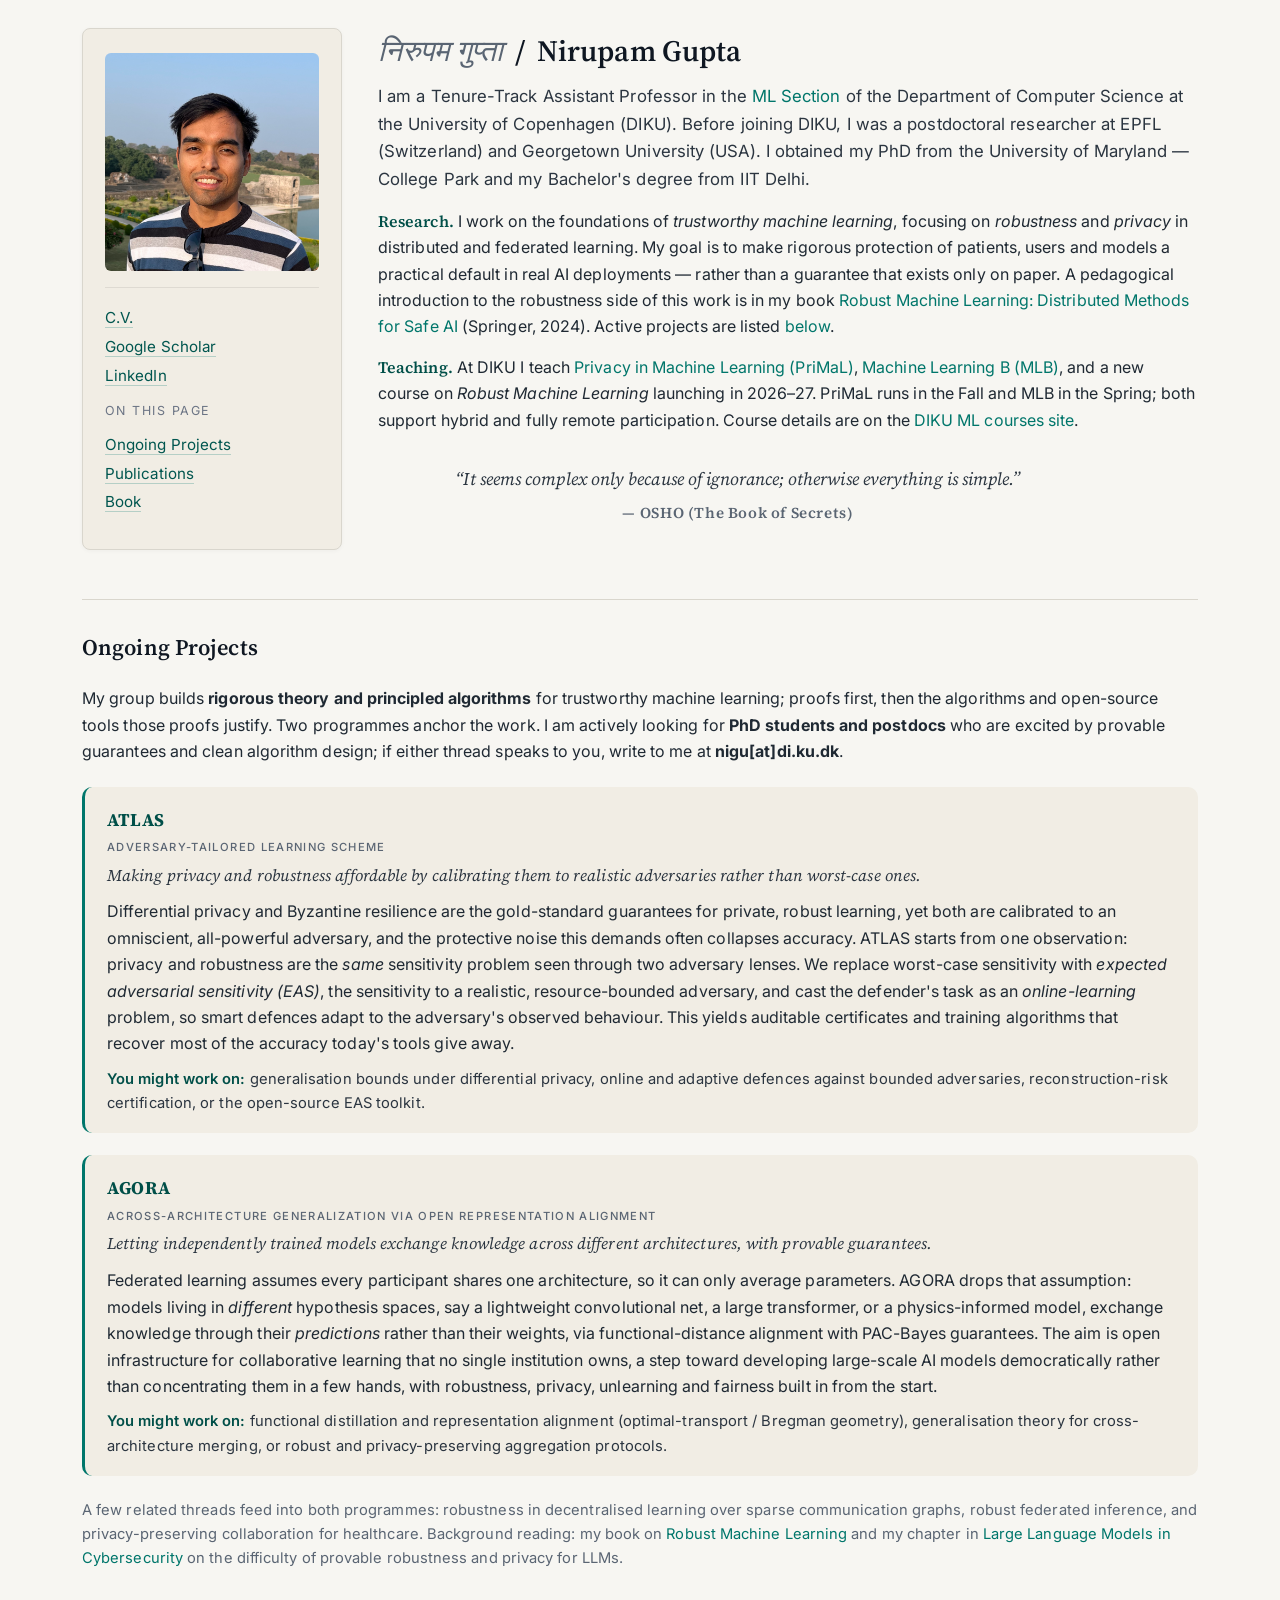
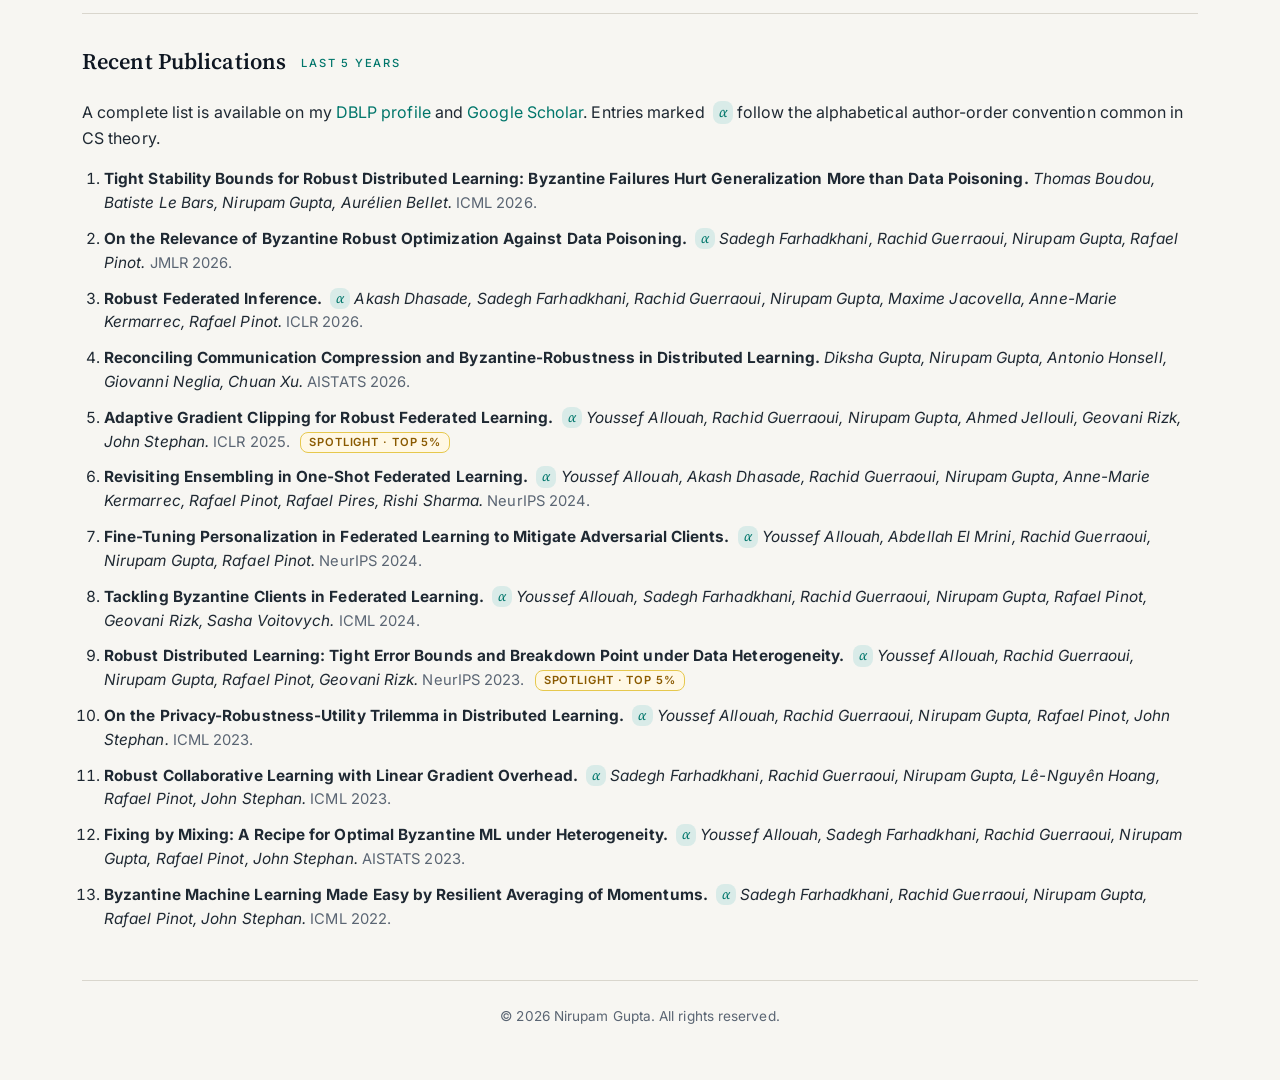
==== index.html @ bba361e0 "Add styles for ongoing project blocks" ====
<!DOCTYPE HTML>
<html lang="en-US">
<head>
  <meta charset="UTF-8">
  <meta name="viewport" content="width=device-width, initial-scale=1.0">
  <meta name="author" content="Nirupam Gupta">
  <meta name="keywords" content="nirupam gupta, trustworthy machine learning, robust federated learning, differential privacy, Byzantine resilience, DIKU, University of Copenhagen">
  <meta name="description" content="Personal webpage of Nirupam Gupta, Tenure-Track Assistant Professor at DIKU, University of Copenhagen. Research on robust and private machine learning.">

  <title>निरुपम गुप्ता (Nirupam Gupta)</title>

  <!-- Web fonts: a clean serif for headings + a friendly sans-serif for body text -->
  <link rel="preconnect" href="https://fonts.googleapis.com">
  <link rel="preconnect" href="https://fonts.gstatic.com" crossorigin>
  <link href="https://fonts.googleapis.com/css2?family=Inter:wght@400;500;600;700&family=Source+Serif+4:ital,wght@0,400;0,600;0,700;1,400&display=swap" rel="stylesheet">

  <style>
    /* ---------- Reset & base ---------- */
    *, *::before, *::after { box-sizing: border-box; }
    html { scroll-behavior: smooth; }
    body {
      margin: 0;
      background: #f7f6f2;            /* warm off-white -- easy on the eyes */
      color: #1f2933;                 /* near-black, softer than pure #000 */
      font-family: 'Inter', -apple-system, BlinkMacSystemFont, 'Segoe UI', sans-serif;
      font-size: 16px;
      line-height: 1.65;
      letter-spacing: 0.005em;
      -webkit-font-smoothing: antialiased;
    }

    /* ---------- Colour palette ---------- */
    :root {
      --accent:        #00766b;       /* deep teal (refined version of original #00A79F) */
      --accent-soft:   #d9ebe8;
      --accent-dark:   #004f48;
      --sidebar-bg:    #f1ede4;       /* warm cream, distinct from page background */
      --sidebar-text:  #2b3540;       /* near-black for body text */
      --sidebar-link:  #00564f;       /* dark teal, high contrast on cream */
      --sidebar-muted: #6b7484;       /* for "On this page" label */
      --rule:          #d9d6cd;
      --muted:         #5a6573;
      --card-bg:       #ffffff;
      --highlight-bg:  #fff8e5;       /* soft cream for callouts */
      --highlight-bd:  #e6c84d;
    }

    /* ---------- Layout container ---------- */
    .container {
      max-width: 1180px;
      margin: 0 auto;
      padding: 28px 32px;
    }

    /* ---------- Header: profile + bio side by side, responsive ---------- */
    .profile-grid {
      display: grid;
      grid-template-columns: 260px 1fr;
      gap: 36px;
      align-items: start;
    }

    .sidebar {
      background: var(--sidebar-bg);
      color: var(--sidebar-text);
      padding: 24px 22px;
      border-radius: 8px;
      border: 1px solid var(--rule);
      box-shadow: 0 1px 4px rgba(0,0,0,0.04);
    }
    .sidebar img {
      width: 100%;
      height: auto;
      display: block;
      border-radius: 6px;
      background: #006f6f;
    }
    .sidebar hr {
      border: none;
      border-top: 1px solid rgba(0,0,0,0.08);
      margin: 16px 0;
    }
    .sidebar p {
      margin: 8px 0;
      font-size: 0.95rem;
      line-height: 1.9;
    }
    .sidebar a {
      color: var(--sidebar-link);
      text-decoration: none;
      border-bottom: 1px solid rgba(0,118,107,0.25);
      transition: border-color 0.2s, color 0.2s;
    }
    .sidebar a:visited {
      color: var(--sidebar-link);
    }
    .sidebar a:hover {
      color: var(--accent-dark);
      border-bottom-color: var(--accent-dark);
    }
    .sidebar .nav-label {
      font-size: 0.78rem;
      letter-spacing: 0.12em;
      text-transform: uppercase;
      color: var(--sidebar-muted);
      margin-top: 6px;
      margin-bottom: 4px;
    }

    /* ---------- Main column ---------- */
    .main { min-width: 0; } /* prevents grid overflow on narrow screens */
    .main h1 {
      font-family: 'Source Serif 4', Georgia, serif;
      font-weight: 600;
      font-size: 1.85rem;
      line-height: 1.25;
      margin: 4px 0 14px 0;
      color: #0f1722;
    }
    .main h1 .lang-script {
      font-weight: 400;
      color: var(--muted);
      font-style: italic;
    }
    .main p {
      margin: 0 0 14px 0;
    }
    .lead {
      font-size: 1.05rem;
      color: #2b3540;
    }
    .label {
      font-family: 'Source Serif 4', Georgia, serif;
      font-weight: 600;
      color: var(--accent-dark);
    }

    /* ---------- Links ---------- */
    a {
      color: var(--accent);
      text-decoration: none;
      transition: color 0.15s;
    }
    a:hover { color: var(--accent-dark); text-decoration: underline; text-decoration-thickness: 1px; text-underline-offset: 3px; }
    a:visited { color: var(--accent-dark); }

    /* ---------- Sections below the header ---------- */
    .section {
      margin-top: 42px;
      padding-top: 30px;
      border-top: 1px solid var(--rule);
    }
    .section h2 {
      font-family: 'Source Serif 4', Georgia, serif;
      font-weight: 600;
      font-size: 1.4rem;
      margin: 0 0 18px 0;
      color: #0f1722;
      letter-spacing: 0.005em;
    }
    .section h2 .anchor-tag {
      display: inline-block;
      margin-left: 10px;
      font-family: 'Inter', sans-serif;
      font-size: 0.7rem;
      letter-spacing: 0.16em;
      text-transform: uppercase;
      color: var(--accent);
      vertical-align: middle;
      font-weight: 500;
    }

    /* ---------- Quote ---------- */
    .quote {
      font-family: 'Source Serif 4', Georgia, serif;
      font-style: italic;
      font-size: 1.1rem;
      text-align: center;
      color: #2b3540;
      max-width: 720px;
      margin: 6px auto 6px auto;
      padding: 18px 24px;
      line-height: 1.6;
    }
    .quote .attrib {
      display: block;
      margin-top: 8px;
      font-style: normal;
      font-weight: 600;
      font-size: 0.95rem;
      color: var(--muted);
      letter-spacing: 0.04em;
    }

    /* ---------- Ongoing project blocks ---------- */
    .project {
      margin: 22px 0;
      padding: 18px 22px;
      background: var(--sidebar-bg);        /* warm cream, distinct from page */
      border-left: 3px solid var(--accent);
      border-radius: 10px;
    }
    .project h3 {
      font-family: 'Source Serif 4', Georgia, serif;
      font-weight: 700;
      font-size: 1.12rem;
      margin: 0 0 5px 0;
      color: var(--accent-dark);
      letter-spacing: 0.01em;
    }
    .project h3 .project-acr {
      display: block;
      font-family: 'Inter', sans-serif;
      font-weight: 500;
      font-size: 0.7rem;
      letter-spacing: 0.12em;
      text-transform: uppercase;
      color: var(--muted);
      margin-top: 4px;
    }
    .project .tagline {
      font-family: 'Source Serif 4', Georgia, serif;
      font-style: italic;
      font-size: 1.02rem;
      color: #2b3540;
      margin: 0 0 10px 0;
    }
    .project p { margin: 0 0 10px 0; }
    .project .works-on {
      font-size: 0.92rem;
      color: #2b3540;
      margin-bottom: 0;
    }
    .project .works-label {
      font-weight: 600;
      color: var(--accent-dark);
    }
    .project-note {
      font-size: 0.92rem;
      color: var(--muted);
      margin-top: 16px;
    }

    /* ---------- Publication list ---------- */
    .pub-list {
      padding-left: 22px;
      margin: 0;
    }
    .pub-list li {
      margin-bottom: 12px;
      line-height: 1.55;
      font-size: 0.96rem;
    }
    .pub-list .venue {
      color: var(--muted);
      font-size: 0.92rem;
    }
    .pub-list .badge {
      display: inline-block;
      font-size: 0.7rem;
      font-weight: 600;
      letter-spacing: 0.08em;
      text-transform: uppercase;
      color: #8a5a00;
      background: var(--highlight-bg);
      border: 1px solid var(--highlight-bd);
      padding: 1px 8px;
      border-radius: 8px;
      margin-left: 6px;
      vertical-align: 1px;
    }
    .alpha-mark {
      display: inline-block;
      font-family: 'Source Serif 4', Georgia, serif;
      font-style: italic;
      font-size: 0.9em;
      color: var(--accent);
      background: var(--accent-soft);
      padding: 0 6px;
      border-radius: 8px;
      margin-left: 4px;
      vertical-align: 1px;
      cursor: help;
    }

    /* ---------- Footer ---------- */
    footer {
      margin-top: 50px;
      padding: 24px 0;
      border-top: 1px solid var(--rule);
      text-align: center;
      color: var(--muted);
      font-size: 0.85rem;
    }

    /* ============================================================
       Responsive breakpoints
       ============================================================ */

    /* Tablets ~1024px and below: tighten gutters */
    @media (max-width: 1024px) {
      .container { padding: 24px 24px; }
      .profile-grid { grid-template-columns: 220px 1fr; gap: 28px; }
      .main h1 { font-size: 1.7rem; }
    }

    /* Small tablets / large phones: stack sidebar on top of bio */
    @media (max-width: 760px) {
      .container { padding: 20px 18px; }
      .profile-grid {
        grid-template-columns: 1fr;
        gap: 20px;
      }
      .sidebar {
        display: grid;
        grid-template-columns: 140px 1fr;
        gap: 18px;
        align-items: start;
      }
      .sidebar img { max-width: 140px; }
      .sidebar hr { display: none; }
      .sidebar .sidebar-content {
        font-size: 0.95rem;
      }
      .main h1 { font-size: 1.5rem; }
      .section { margin-top: 32px; padding-top: 22px; }
      .section h2 { font-size: 1.25rem; }
      .quote { font-size: 1rem; padding: 12px 8px; }
    }

    /* Phones ~480px and below: single column, sidebar fully stacked */
    @media (max-width: 480px) {
      body { font-size: 15px; }
      .container { padding: 16px 14px; }
      .sidebar {
        grid-template-columns: 1fr;
        text-align: center;
      }
      .sidebar img {
        max-width: 180px;
        margin: 0 auto;
      }
      .sidebar p { text-align: center; }
      .pub-list { padding-left: 18px; }
      .pub-list li { font-size: 0.93rem; }
    }
  </style>
</head>

<body>

  <div class="container">

    <!-- ============ HEADER: photo + intro ============ -->
    <div class="profile-grid">

      <aside class="sidebar">
        <img src="https://nirupam115.github.io/mandu.jpg" alt="Nirupam Gupta">

        <hr>
        <div class="sidebar-content">
          <p>
            <a href="https://nirupam115.github.io/full_CV.pdf" target="_blank">C.V.</a><br>
            <a href="https://scholar.google.com/citations?user=WmMys-YAAAAJ" target="_blank">Google Scholar</a><br>
            <a href="https://www.linkedin.com/in/niru-gupta/" target="_blank">LinkedIn</a>
          </p>

          <p class="nav-label">On this page</p>
          <p>
            <a href="#projects">Ongoing Projects</a><br>
            <a href="#publications">Publications</a><br>
            <a href="https://link.springer.com/book/10.1007/978-981-97-0688-4" target="_blank">Book</a>
          </p>
        </div>
      </aside>

      <section class="main">
        <h1>
          <span class="lang-script">निरुपम गुप्ता</span> &nbsp;/&nbsp; Nirupam Gupta
        </h1>

        <p class="lead">
          I am a Tenure-Track Assistant Professor in the
          <a href="https://di.ku.dk/english/research/machine-learning/" target="_blank">ML Section</a>
          of the Department of Computer Science at the University of Copenhagen (DIKU).
          Before joining DIKU, I was a postdoctoral researcher at EPFL (Switzerland)
          and Georgetown University (USA). I obtained my PhD from the University of Maryland — College Park
          and my Bachelor's degree from IIT Delhi.
        </p>

        <p>
          <span class="label">Research.</span>
          I work on the foundations of <em>trustworthy machine learning</em>, focusing on
          <em>robustness</em> and <em>privacy</em> in distributed and federated learning. My goal
          is to make rigorous protection of patients, users and models a practical default in real
          AI deployments — rather than a guarantee that exists only on paper. A pedagogical
          introduction to the robustness side of this work is in my book
          <a href="https://link.springer.com/book/10.1007/978-981-97-0688-4" target="_blank">Robust
          Machine Learning: Distributed Methods for Safe AI</a> (Springer, 2024). Active projects
          are listed <a href="#projects">below</a>.
        </p>

        <p>
          <span class="label">Teaching.</span>
          At DIKU I teach
          <a href="https://sites.google.com/diku.edu/machine-learning-courses/primal" target="_blank">Privacy
          in Machine Learning (PriMaL)</a>,
          <a href="https://sites.google.com/diku.edu/machine-learning-courses/mlb" target="_blank">Machine
          Learning B (MLB)</a>, and a new course on <em>Robust Machine Learning</em> launching in
          2026–27. PriMaL runs in the Fall and MLB in the Spring; both support hybrid and fully
          remote participation. Course details are on the
          <a href="https://sites.google.com/diku.edu/machine-learning-courses" target="_blank">DIKU
          ML courses site</a>.
        </p>

        <!-- The quote, untouched -->
        <p class="quote">
          “It seems complex only because of ignorance; otherwise everything is simple.”
          <span class="attrib">— OSHO (The Book of Secrets)</span>
        </p>
      </section>
    </div>

    <!-- ============ ONGOING PROJECTS ============ -->
    <div class="section" id="projects">
      <h2>Ongoing Projects</h2>

      <p>
        My group builds <strong>rigorous theory and principled algorithms</strong> for trustworthy
        machine learning; proofs first, then the algorithms and open-source tools those proofs
        justify. Two programmes anchor the work. I am actively looking for
        <strong>PhD students and postdocs</strong> who are excited by provable guarantees and clean
        algorithm design; if either thread speaks to you, write to me at
        <strong>nigu[at]di.ku.dk</strong>.
      </p>

      <div class="project">
        <h3>ATLAS
          <span class="project-acr">Adversary-Tailored Learning Scheme</span>
        </h3>
        <p class="tagline">
          Making privacy and robustness affordable by calibrating them to realistic adversaries
          rather than worst-case ones.
        </p>
        <p>
          Differential privacy and Byzantine resilience are the gold-standard guarantees for
          private, robust learning, yet both are calibrated to an omniscient, all-powerful
          adversary, and the protective noise this demands often collapses accuracy. ATLAS starts
          from one observation: privacy and robustness are the <em>same</em> sensitivity problem
          seen through two adversary lenses. We replace worst-case sensitivity with
          <em>expected adversarial sensitivity (EAS)</em>, the sensitivity to a realistic,
          resource-bounded adversary, and cast the defender's task as an <em>online-learning</em>
          problem, so smart defences adapt to the adversary's observed behaviour. This yields
          auditable certificates and training algorithms that recover most of the accuracy today's
          tools give away.
        </p>
        <p class="works-on">
          <span class="works-label">You might work on:</span> generalisation bounds under
          differential privacy, online and adaptive defences against bounded adversaries,
          reconstruction-risk certification, or the open-source EAS toolkit.
        </p>
      </div>

      <div class="project">
        <h3>AGORA
          <span class="project-acr">Across-architecture Generalization via Open Representation Alignment</span>
        </h3>
        <p class="tagline">
          Letting independently trained models exchange knowledge across different architectures,
          with provable guarantees.
        </p>
        <p>
          Federated learning assumes every participant shares one architecture, so it can only
          average parameters. AGORA drops that assumption: models living in <em>different</em>
          hypothesis spaces, say a lightweight convolutional net, a large transformer, or a
          physics-informed model, exchange knowledge through their <em>predictions</em> rather
          than their weights, via functional-distance alignment with PAC-Bayes guarantees. The aim
          is open infrastructure for collaborative learning that no single institution owns, a step
          toward developing large-scale AI models democratically rather than concentrating them in
          a few hands, with robustness, privacy, unlearning and fairness built in from the start.
        </p>
        <p class="works-on">
          <span class="works-label">You might work on:</span> functional distillation and
          representation alignment (optimal-transport / Bregman geometry), generalisation theory
          for cross-architecture merging, or robust and privacy-preserving aggregation protocols.
        </p>
      </div>

      <p class="project-note">
        A few related threads feed into both programmes: robustness in decentralised learning over
        sparse communication graphs, robust federated inference, and privacy-preserving
        collaboration for healthcare. Background reading: my book on
        <a href="https://link.springer.com/book/10.1007/978-981-97-0688-4" target="_blank">Robust
        Machine Learning</a> and my chapter in
        <a href="https://library.oapen.org/handle/20.500.12657/90897" target="_blank">Large
        Language Models in Cybersecurity</a> on the difficulty of provable robustness and privacy
        for LLMs.
      </p>
    </div>

    <!-- ============ PUBLICATIONS ============ -->
    <div class="section" id="publications">
      <h2>Recent Publications <span class="anchor-tag">last 5 years</span></h2>

      <p>
        A complete list is available on my
        <a href="https://dblp.org/pid/192/3250.html" target="_blank">DBLP profile</a> and
        <a href="https://scholar.google.com/citations?user=WmMys-YAAAAJ" target="_blank">Google
        Scholar</a>. Entries marked <span class="alpha-mark">α</span> follow the alphabetical
        author-order convention common in CS&nbsp;theory.
      </p>

      <ol class="pub-list"><li>
          <strong>Tight Stability Bounds for Robust Distributed Learning: Byzantine Failures Hurt
          Generalization More than Data Poisoning.</strong>
          <em>Thomas Boudou, Batiste Le Bars, Nirupam Gupta, Aurélien Bellet.</em>
          <span class="venue">ICML 2026.</span>
        </li>
        <li>
          <strong>On the Relevance of Byzantine Robust Optimization Against Data Poisoning.</strong> <span class="alpha-mark" title="Authors listed alphabetically">α</span>
          <em>Sadegh Farhadkhani, Rachid Guerraoui, Nirupam Gupta, Rafael Pinot.</em>
          <span class="venue">JMLR 2026.</span>
        </li>
        <li>
          <strong>Robust Federated Inference.</strong> <span class="alpha-mark" title="Authors listed alphabetically">α</span>
          <em>Akash Dhasade, Sadegh Farhadkhani, Rachid Guerraoui, Nirupam Gupta, Maxime
          Jacovella, Anne-Marie Kermarrec, Rafael Pinot.</em>
          <span class="venue">ICLR 2026.</span>
        </li>
        <li>
          <strong>Reconciling Communication Compression and Byzantine-Robustness in Distributed
          Learning.</strong>
          <em>Diksha Gupta, Nirupam Gupta, Antonio Honsell, Giovanni Neglia, Chuan Xu.</em>
          <span class="venue">AISTATS 2026.</span>
        </li>
        <li>
          <strong>Adaptive Gradient Clipping for Robust Federated Learning.</strong> <span class="alpha-mark" title="Authors listed alphabetically">α</span>
          <em>Youssef Allouah, Rachid Guerraoui, Nirupam Gupta, Ahmed Jellouli, Geovani Rizk, John
          Stephan.</em>
          <span class="venue">ICLR 2025.</span>
          <span class="badge">Spotlight · top 5%</span>
        </li>
        <li>
          <strong>Revisiting Ensembling in One-Shot Federated Learning.</strong> <span class="alpha-mark" title="Authors listed alphabetically">α</span>
          <em>Youssef Allouah, Akash Dhasade, Rachid Guerraoui, Nirupam Gupta, Anne-Marie
          Kermarrec, Rafael Pinot, Rafael Pires, Rishi Sharma.</em>
          <span class="venue">NeurIPS 2024.</span>
        </li>
        <li>
          <strong>Fine-Tuning Personalization in Federated Learning to Mitigate Adversarial
          Clients.</strong> <span class="alpha-mark" title="Authors listed alphabetically">α</span>
          <em>Youssef Allouah, Abdellah El Mrini, Rachid Guerraoui, Nirupam Gupta, Rafael
          Pinot.</em>
          <span class="venue">NeurIPS 2024.</span>
        </li>
        <li>
          <strong>Tackling Byzantine Clients in Federated Learning.</strong> <span class="alpha-mark" title="Authors listed alphabetically">α</span>
          <em>Youssef Allouah, Sadegh Farhadkhani, Rachid Guerraoui, Nirupam Gupta, Rafael Pinot,
          Geovani Rizk, Sasha Voitovych.</em>
          <span class="venue">ICML 2024.</span>
        </li>
        <li>
          <strong>Robust Distributed Learning: Tight Error Bounds and Breakdown Point under Data
          Heterogeneity.</strong> <span class="alpha-mark" title="Authors listed alphabetically">α</span>
          <em>Youssef Allouah, Rachid Guerraoui, Nirupam Gupta, Rafael Pinot, Geovani Rizk.</em>
          <span class="venue">NeurIPS 2023.</span>
          <span class="badge">Spotlight · top 5%</span>
        </li>
        <li>
          <strong>On the Privacy-Robustness-Utility Trilemma in Distributed Learning.</strong> <span class="alpha-mark" title="Authors listed alphabetically">α</span>
          <em>Youssef Allouah, Rachid Guerraoui, Nirupam Gupta, Rafael Pinot, John Stephan.</em>
          <span class="venue">ICML 2023.</span>
        </li>
        <li>
          <strong>Robust Collaborative Learning with Linear Gradient Overhead.</strong> <span class="alpha-mark" title="Authors listed alphabetically">α</span>
          <em>Sadegh Farhadkhani, Rachid Guerraoui, Nirupam Gupta, Lê-Nguyên Hoang, Rafael Pinot,
          John Stephan.</em>
          <span class="venue">ICML 2023.</span>
        </li>
        <li>
          <strong>Fixing by Mixing: A Recipe for Optimal Byzantine ML under Heterogeneity.</strong> <span class="alpha-mark" title="Authors listed alphabetically">α</span>
          <em>Youssef Allouah, Sadegh Farhadkhani, Rachid Guerraoui, Nirupam Gupta, Rafael Pinot,
          John Stephan.</em>
          <span class="venue">AISTATS 2023.</span>
        </li>
        <li>
          <strong>Byzantine Machine Learning Made Easy by Resilient Averaging of Momentums.</strong> <span class="alpha-mark" title="Authors listed alphabetically">α</span>
          <em>Sadegh Farhadkhani, Rachid Guerraoui, Nirupam Gupta, Rafael Pinot, John Stephan.</em>
          <span class="venue">ICML 2022.</span>
        </li>
      </ol>
    </div>

    <footer>
      &copy; 2026 Nirupam Gupta. All rights reserved.
    </footer>

  </div>

</body>
</html>
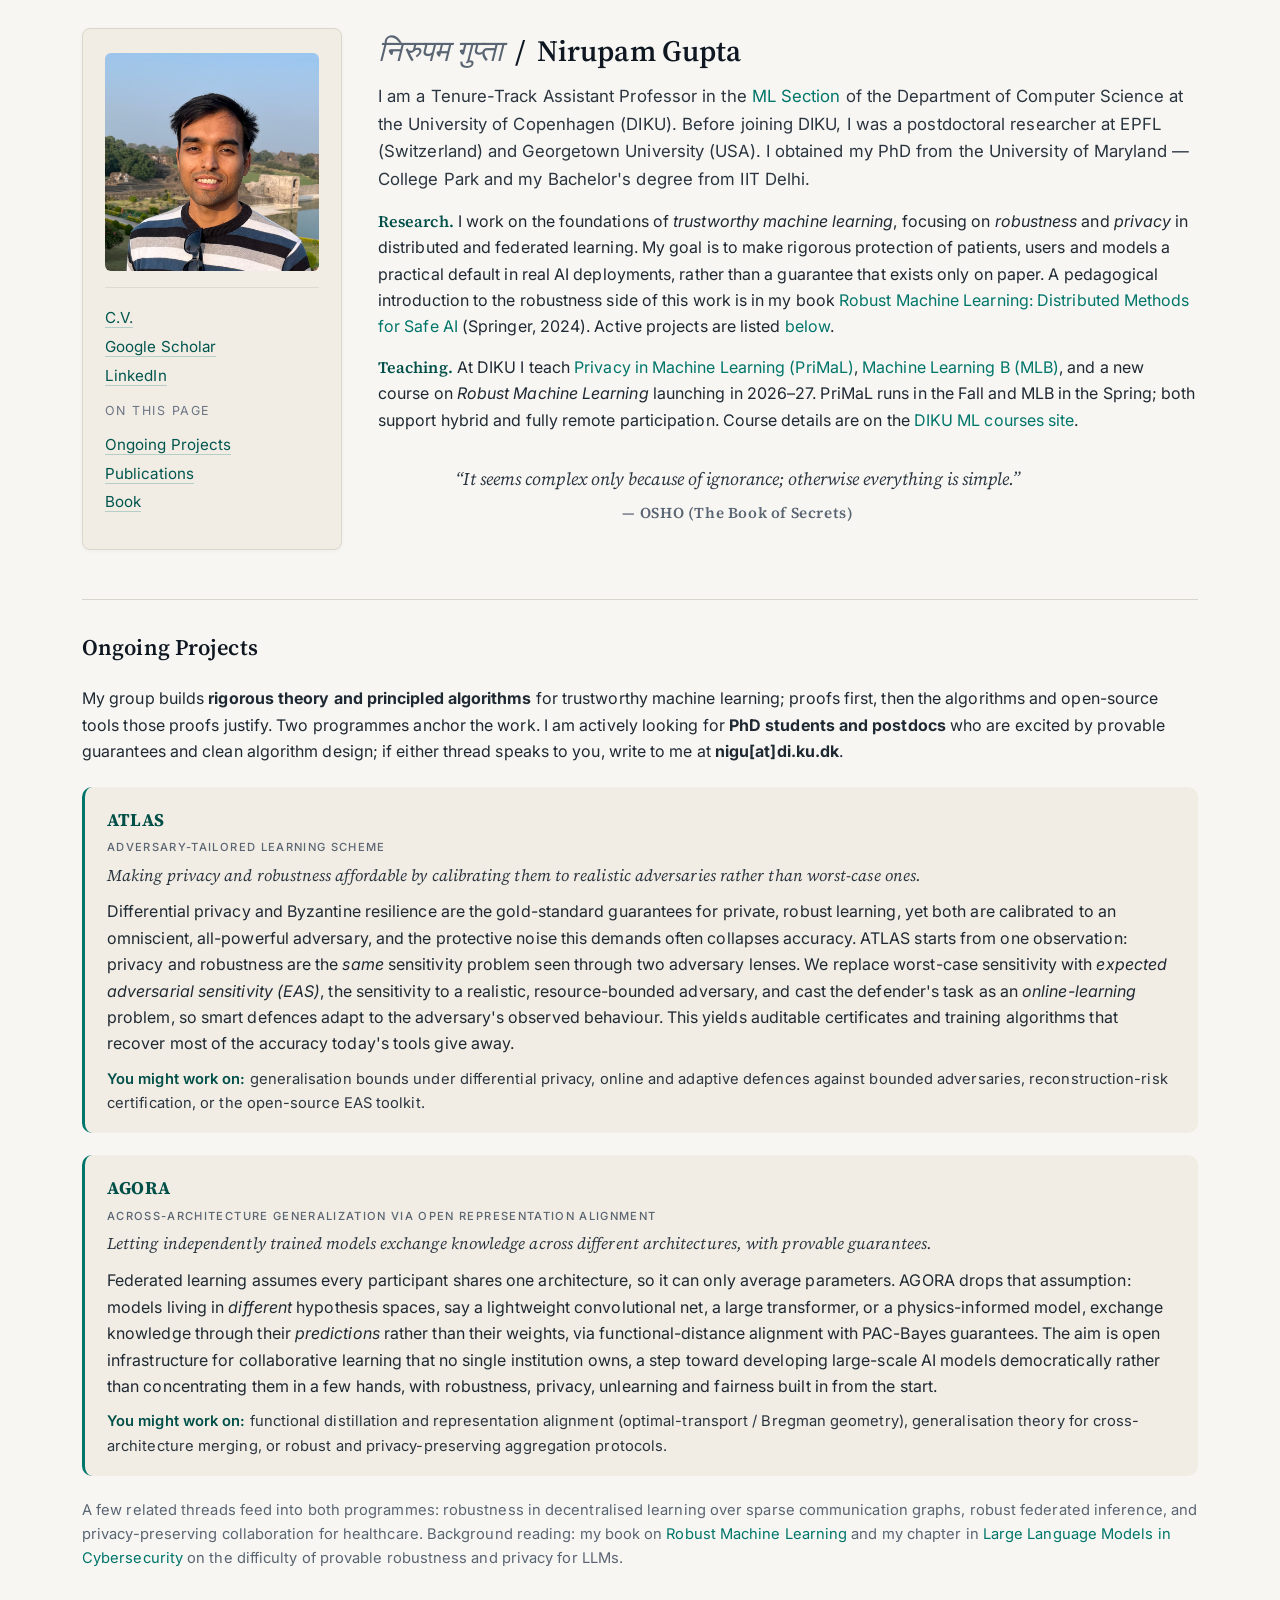
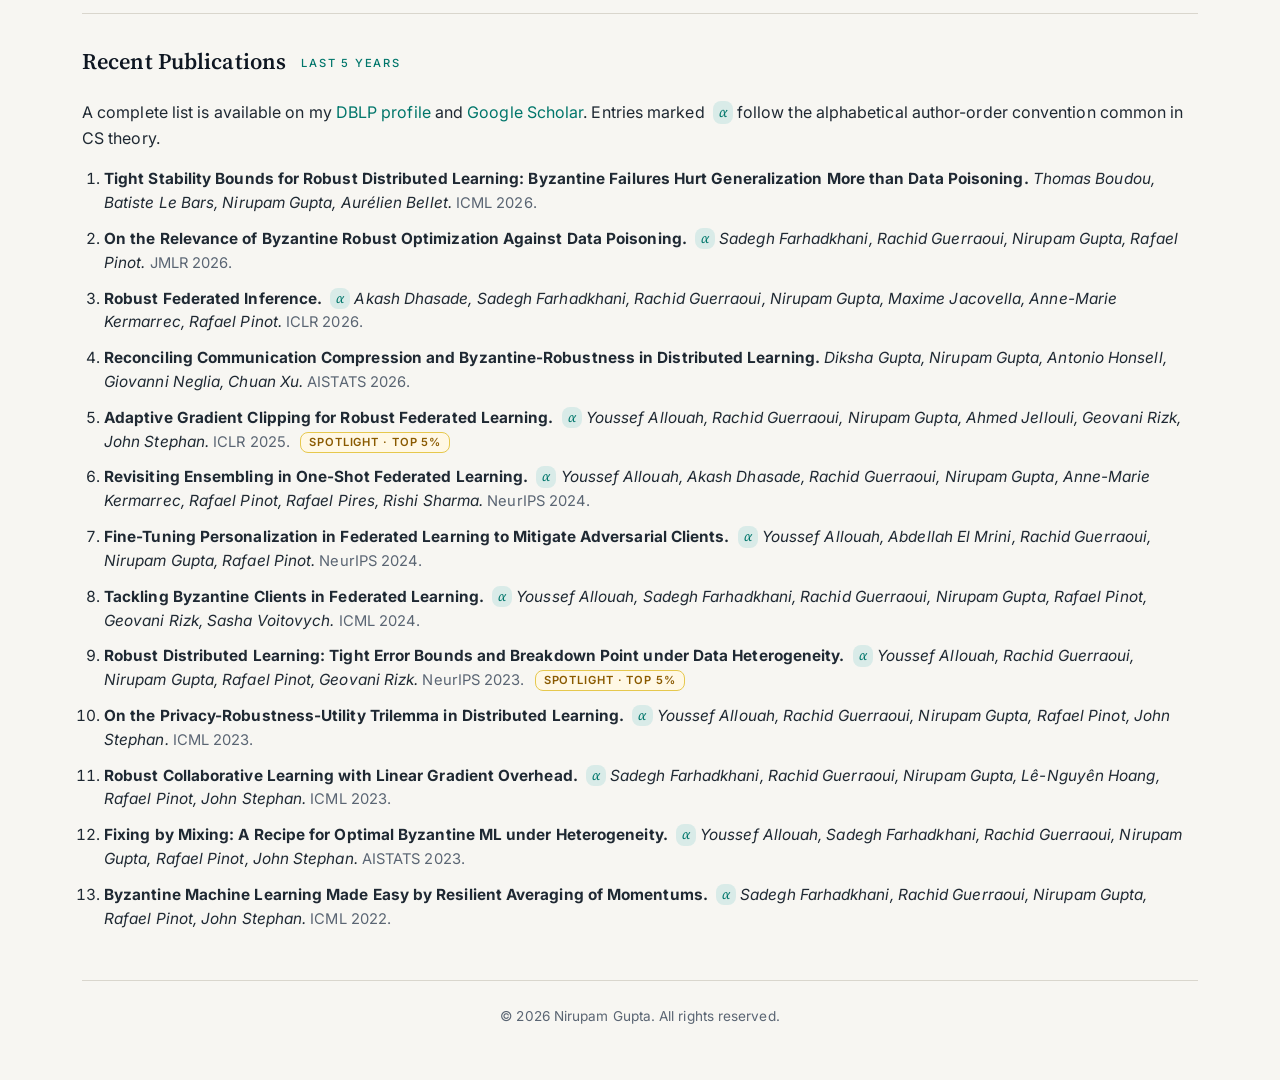
==== commit 523d7324: "Enhance publication list styling in index.html Added styles for publication list and badges." ====
--- a/index.html
+++ b/index.html
@@ -192,55 +192,6 @@
       letter-spacing: 0.04em;
     }
 
-    /* ---------- Ongoing project blocks ---------- */
-    .project {
-      margin: 22px 0;
-      padding: 18px 22px;
-      background: var(--sidebar-bg);        /* warm cream, distinct from page */
-      border-left: 3px solid var(--accent);
-      border-radius: 10px;
-    }
-    .project h3 {
-      font-family: 'Source Serif 4', Georgia, serif;
-      font-weight: 700;
-      font-size: 1.12rem;
-      margin: 0 0 5px 0;
-      color: var(--accent-dark);
-      letter-spacing: 0.01em;
-    }
-    .project h3 .project-acr {
-      display: block;
-      font-family: 'Inter', sans-serif;
-      font-weight: 500;
-      font-size: 0.7rem;
-      letter-spacing: 0.12em;
-      text-transform: uppercase;
-      color: var(--muted);
-      margin-top: 4px;
-    }
-    .project .tagline {
-      font-family: 'Source Serif 4', Georgia, serif;
-      font-style: italic;
-      font-size: 1.02rem;
-      color: #2b3540;
-      margin: 0 0 10px 0;
-    }
-    .project p { margin: 0 0 10px 0; }
-    .project .works-on {
-      font-size: 0.92rem;
-      color: #2b3540;
-      margin-bottom: 0;
-    }
-    .project .works-label {
-      font-weight: 600;
-      color: var(--accent-dark);
-    }
-    .project-note {
-      font-size: 0.92rem;
-      color: var(--muted);
-      margin-top: 16px;
-    }
-
     /* ---------- Publication list ---------- */
     .pub-list {
       padding-left: 22px;
@@ -281,6 +232,55 @@
       margin-left: 4px;
       vertical-align: 1px;
       cursor: help;
+    }
+
+    /* ---------- Ongoing project blocks ---------- */
+    .project {
+      margin: 22px 0;
+      padding: 18px 22px;
+      background: var(--sidebar-bg);        /* warm cream, distinct from page */
+      border-left: 3px solid var(--accent);
+      border-radius: 10px;
+    }
+    .project h3 {
+      font-family: 'Source Serif 4', Georgia, serif;
+      font-weight: 700;
+      font-size: 1.12rem;
+      margin: 0 0 5px 0;
+      color: var(--accent-dark);
+      letter-spacing: 0.01em;
+    }
+    .project h3 .project-acr {
+      display: block;
+      font-family: 'Inter', sans-serif;
+      font-weight: 500;
+      font-size: 0.7rem;
+      letter-spacing: 0.12em;
+      text-transform: uppercase;
+      color: var(--muted);
+      margin-top: 4px;
+    }
+    .project .tagline {
+      font-family: 'Source Serif 4', Georgia, serif;
+      font-style: italic;
+      font-size: 1.02rem;
+      color: #2b3540;
+      margin: 0 0 10px 0;
+    }
+    .project p { margin: 0 0 10px 0; }
+    .project .works-on {
+      font-size: 0.92rem;
+      color: #2b3540;
+      margin-bottom: 0;
+    }
+    .project .works-label {
+      font-weight: 600;
+      color: var(--accent-dark);
+    }
+    .project-note {
+      font-size: 0.92rem;
+      color: var(--muted);
+      margin-top: 16px;
     }
 
     /* ---------- Footer ---------- */
@@ -393,7 +393,7 @@
           I work on the foundations of <em>trustworthy machine learning</em>, focusing on
           <em>robustness</em> and <em>privacy</em> in distributed and federated learning. My goal
           is to make rigorous protection of patients, users and models a practical default in real
-          AI deployments — rather than a guarantee that exists only on paper. A pedagogical
+          AI deployments, rather than a guarantee that exists only on paper. A pedagogical
           introduction to the robustness side of this work is in my book
           <a href="https://link.springer.com/book/10.1007/978-981-97-0688-4" target="_blank">Robust
           Machine Learning: Distributed Methods for Safe AI</a> (Springer, 2024). Active projects
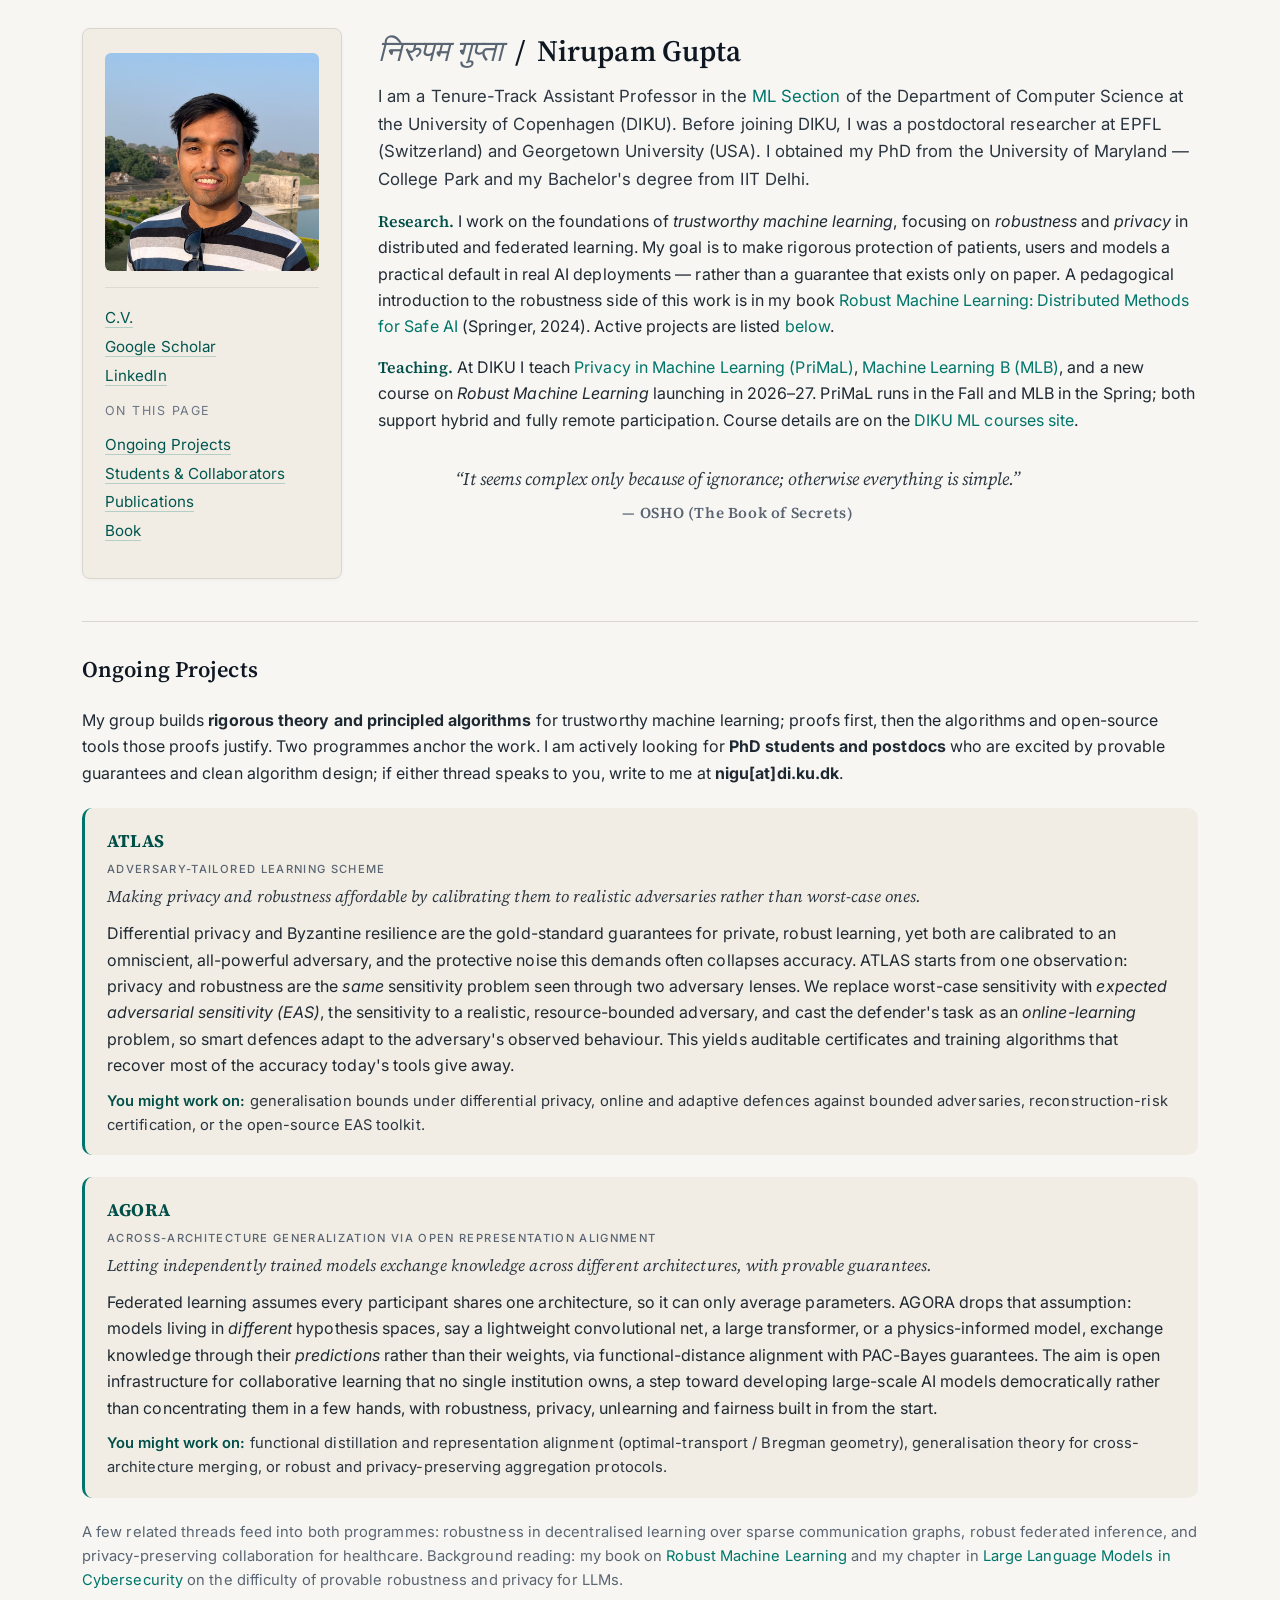
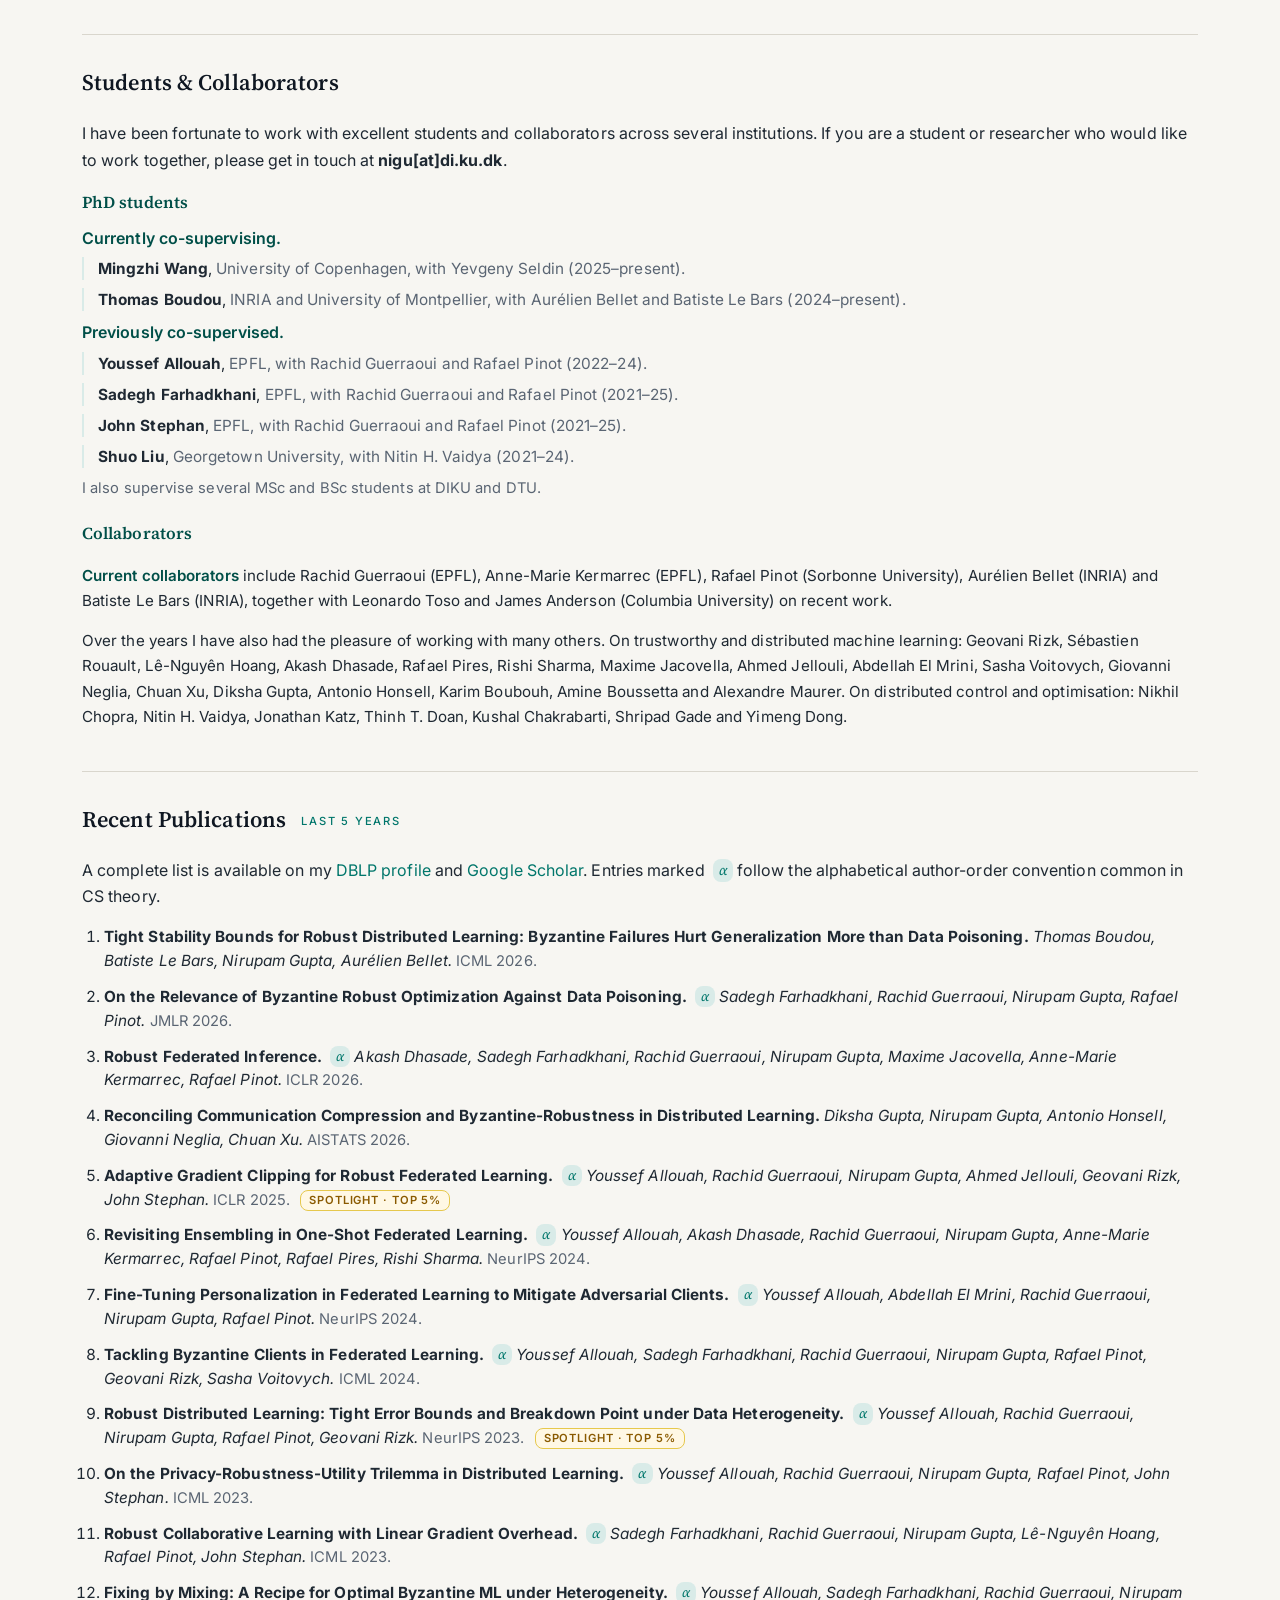
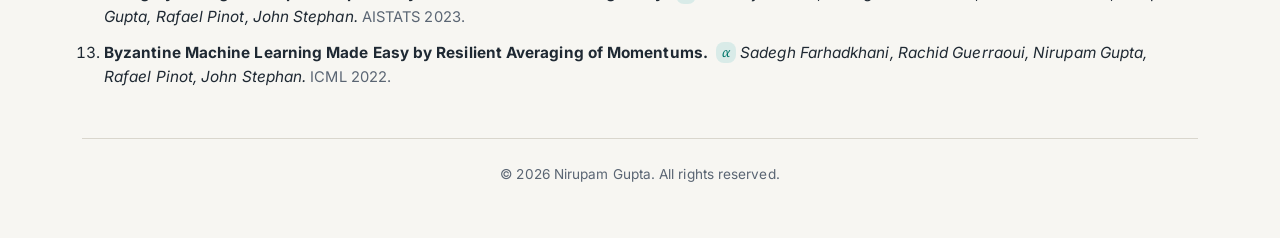
==== commit 77f8e682: "Changes to website layout and added collabs + students" ====
--- a/index.html
+++ b/index.html
@@ -281,6 +281,37 @@
       font-size: 0.92rem;
       color: var(--muted);
       margin-top: 16px;
+    }
+
+    /* ---------- People: students & collaborators ---------- */
+    .people h3 {
+      font-family: 'Source Serif 4', Georgia, serif;
+      font-weight: 600;
+      font-size: 1.05rem;
+      color: var(--accent-dark);
+      margin: 20px 0 8px 0;
+    }
+    .people h3:first-of-type { margin-top: 4px; }
+    .people-list {
+      list-style: none;
+      padding-left: 0;
+      margin: 0 0 6px 0;
+    }
+    .people-list li {
+      margin-bottom: 8px;
+      line-height: 1.5;
+      font-size: 0.96rem;
+      padding-left: 14px;
+      border-left: 2px solid var(--accent-soft);
+    }
+    .people-list .aff { color: var(--muted); }
+    .people .names {
+      font-size: 0.95rem;
+      line-height: 1.65;
+    }
+    .people .role-label {
+      font-weight: 600;
+      color: var(--accent-dark);
     }
 
     /* ---------- Footer ---------- */
@@ -368,6 +399,7 @@
           <p class="nav-label">On this page</p>
           <p>
             <a href="#projects">Ongoing Projects</a><br>
+            <a href="#people">Students &amp; Collaborators</a><br>
             <a href="#publications">Publications</a><br>
             <a href="https://link.springer.com/book/10.1007/978-981-97-0688-4" target="_blank">Book</a>
           </p>
@@ -393,7 +425,7 @@
           I work on the foundations of <em>trustworthy machine learning</em>, focusing on
           <em>robustness</em> and <em>privacy</em> in distributed and federated learning. My goal
           is to make rigorous protection of patients, users and models a practical default in real
-          AI deployments, rather than a guarantee that exists only on paper. A pedagogical
+          AI deployments — rather than a guarantee that exists only on paper. A pedagogical
           introduction to the robustness side of this work is in my book
           <a href="https://link.springer.com/book/10.1007/978-981-97-0688-4" target="_blank">Robust
           Machine Learning: Distributed Methods for Safe AI</a> (Springer, 2024). Active projects
@@ -498,6 +530,70 @@
       </p>
     </div>
 
+    <!-- ============ PEOPLE ============ -->
+    <div class="section people" id="people">
+      <h2>Students &amp; Collaborators</h2>
+
+      <p>
+        I have been fortunate to work with excellent students and collaborators across several
+        institutions. If you are a student or researcher who would like to work together, please
+        get in touch at <strong>nigu[at]di.ku.dk</strong>.
+      </p>
+
+      <h3>PhD students</h3>
+      <p style="margin:0 0 6px 0;"><span class="role-label">Currently co-supervising.</span></p>
+      <ul class="people-list">
+        <li>
+          <strong>Mingzhi Wang</strong>,
+          <span class="aff">University of Copenhagen, with Yevgeny Seldin (2025&ndash;present).</span>
+        </li>
+        <li>
+          <strong>Thomas Boudou</strong>,
+          <span class="aff">INRIA and University of Montpellier, with Aur&eacute;lien Bellet and
+          Batiste Le Bars (2024&ndash;present).</span>
+        </li>
+      </ul>
+      <p style="margin:8px 0 6px 0;"><span class="role-label">Previously co-supervised.</span></p>
+      <ul class="people-list">
+        <li>
+          <strong>Youssef Allouah</strong>,
+          <span class="aff">EPFL, with Rachid Guerraoui and Rafael Pinot (2022&ndash;24).</span>
+        </li>
+        <li>
+          <strong>Sadegh Farhadkhani</strong>,
+          <span class="aff">EPFL, with Rachid Guerraoui and Rafael Pinot (2021&ndash;25).</span>
+        </li>
+        <li>
+          <strong>John Stephan</strong>,
+          <span class="aff">EPFL, with Rachid Guerraoui and Rafael Pinot (2021&ndash;25).</span>
+        </li>
+        <li>
+          <strong>Shuo Liu</strong>,
+          <span class="aff">Georgetown University, with Nitin H. Vaidya (2021&ndash;24).</span>
+        </li>
+      </ul>
+      <p class="project-note" style="margin-top:6px;">
+        I also supervise several MSc and BSc students at DIKU and DTU.
+      </p>
+
+      <h3>Collaborators</h3>
+      <p class="names">
+        <span class="role-label">Current collaborators</span> include Rachid Guerraoui (EPFL),
+        Anne-Marie Kermarrec (EPFL), Rafael Pinot (Sorbonne University), Aur&eacute;lien Bellet
+        (INRIA) and Batiste Le Bars (INRIA), together with Leonardo Toso and James Anderson
+        (Columbia University) on recent work.
+      </p>
+      <p class="names">
+        Over the years I have also had the pleasure of working with many others. On trustworthy and
+        distributed machine learning: Geovani Rizk, S&eacute;bastien Rouault, L&ecirc;-Nguy&ecirc;n
+        Hoang, Akash Dhasade, Rafael Pires, Rishi Sharma, Maxime Jacovella, Ahmed Jellouli,
+        Abdellah El Mrini, Sasha Voitovych, Giovanni Neglia, Chuan Xu, Diksha Gupta, Antonio
+        Honsell, Karim Boubouh, Amine Boussetta and Alexandre Maurer. On distributed control and
+        optimisation: Nikhil Chopra, Nitin H. Vaidya, Jonathan Katz, Thinh T. Doan, Kushal
+        Chakrabarti, Shripad Gade and Yimeng Dong.
+      </p>
+    </div>
+
     <!-- ============ PUBLICATIONS ============ -->
     <div class="section" id="publications">
       <h2>Recent Publications <span class="anchor-tag">last 5 years</span></h2>
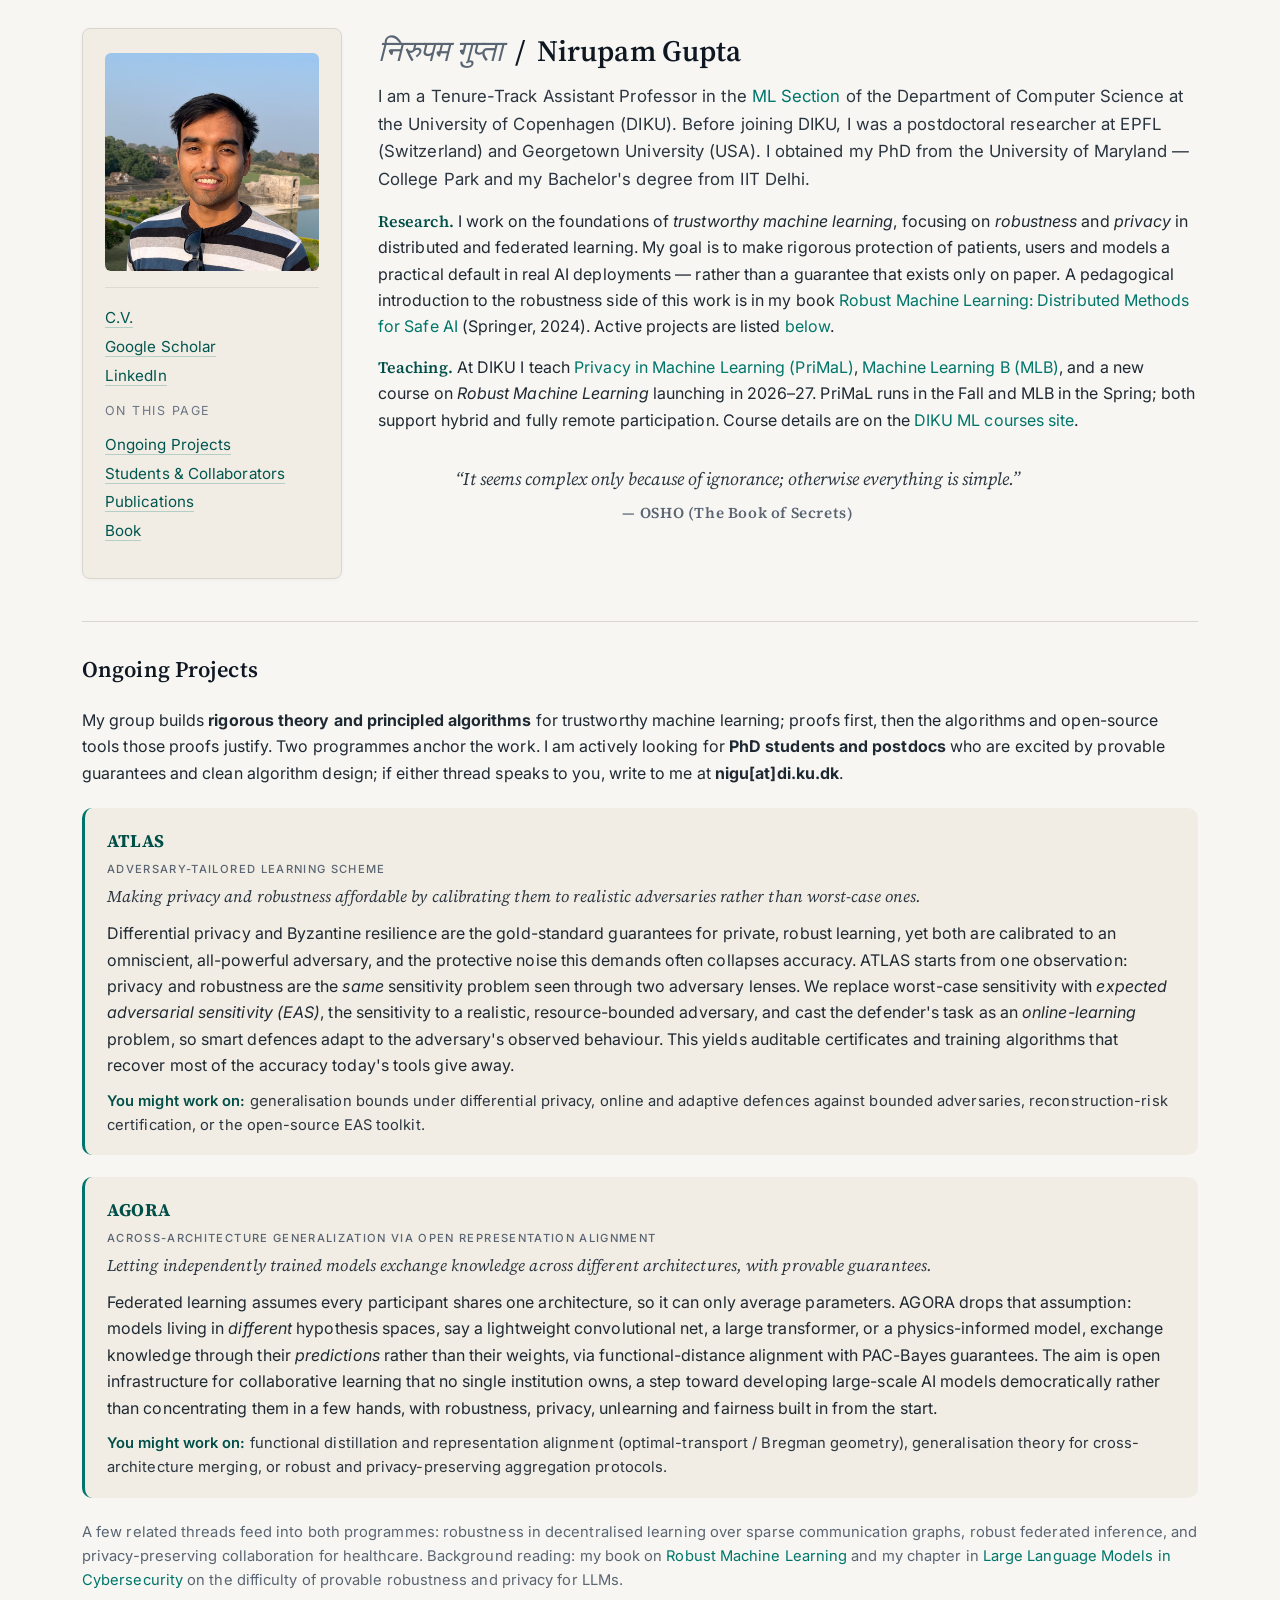
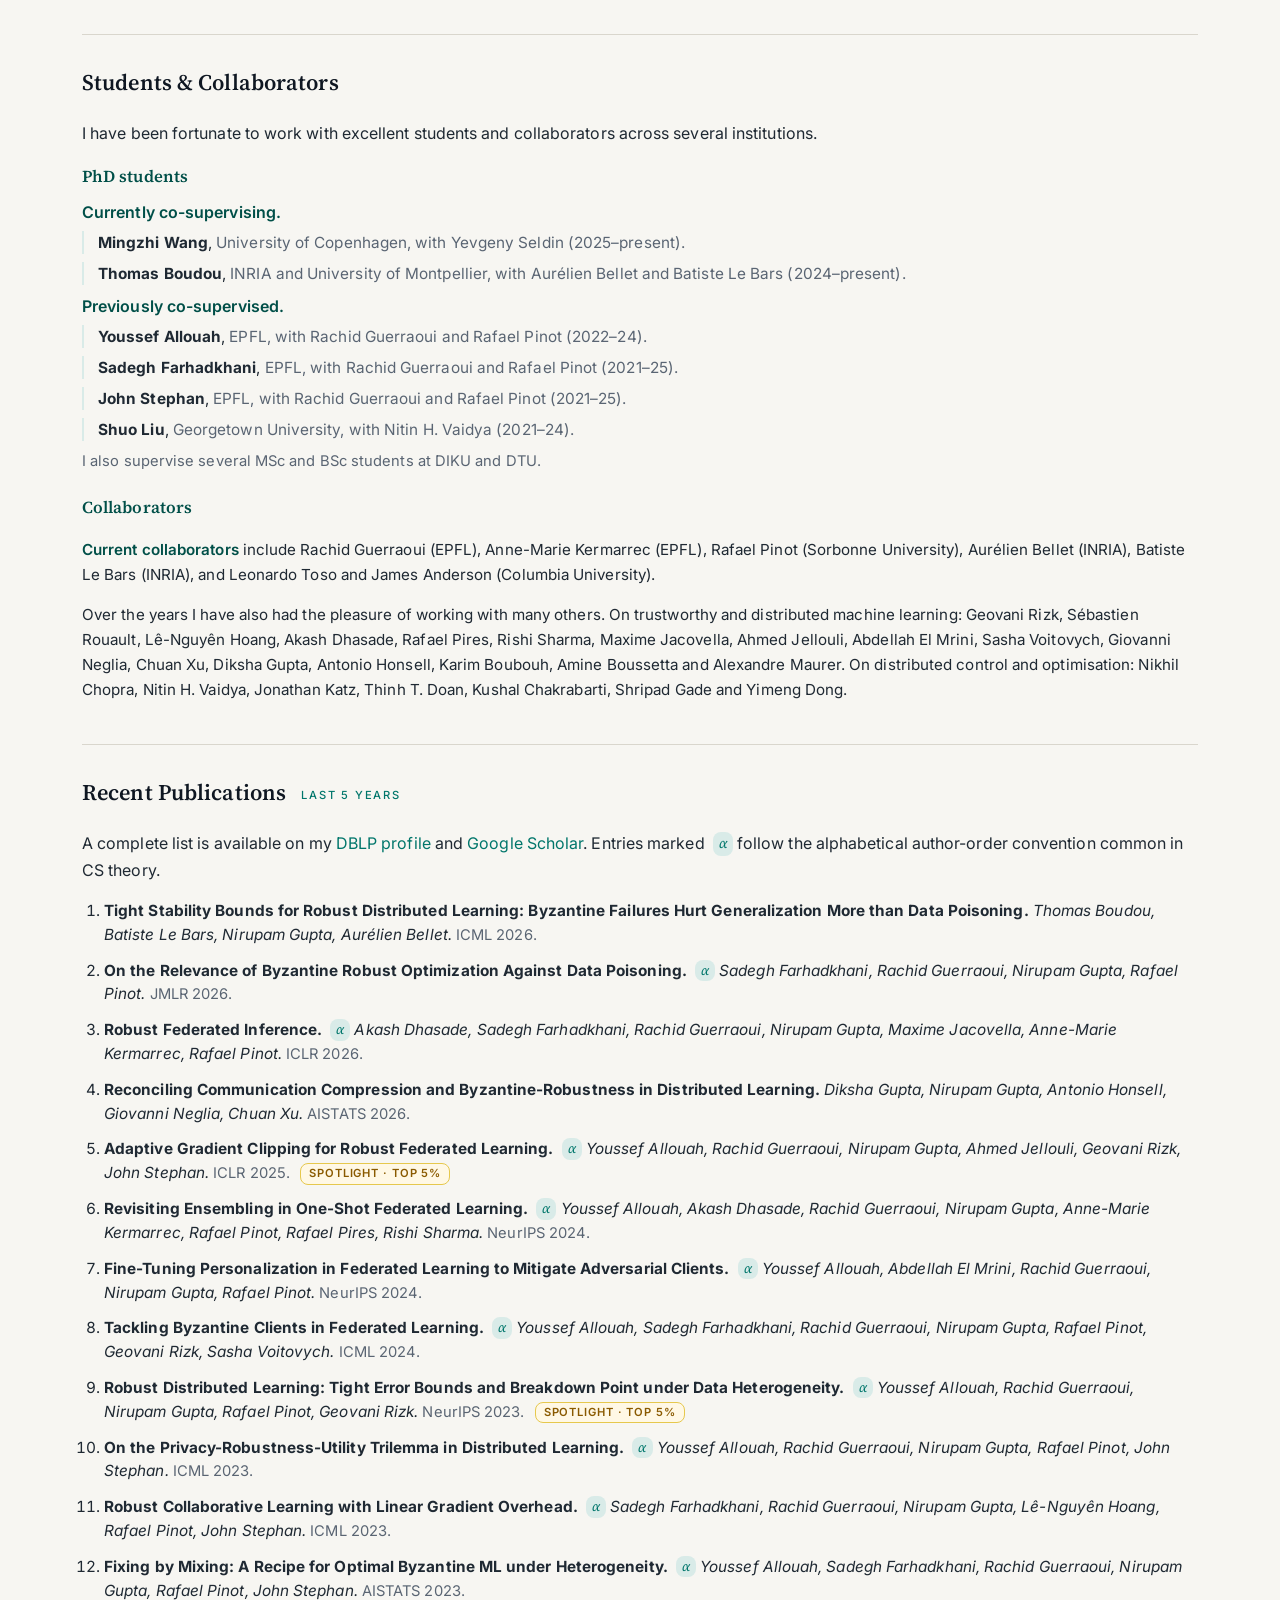
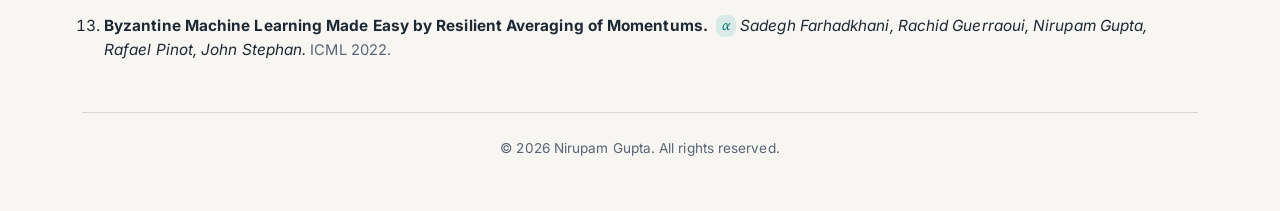
==== commit a636f0e2: "Update collaborator section in index.html Removed contact information and restructured collaborator " ====
--- a/index.html
+++ b/index.html
@@ -536,8 +536,7 @@
 
       <p>
         I have been fortunate to work with excellent students and collaborators across several
-        institutions. If you are a student or researcher who would like to work together, please
-        get in touch at <strong>nigu[at]di.ku.dk</strong>.
+        institutions. 
       </p>
 
       <h3>PhD students</h3>
@@ -579,9 +578,8 @@
       <h3>Collaborators</h3>
       <p class="names">
         <span class="role-label">Current collaborators</span> include Rachid Guerraoui (EPFL),
-        Anne-Marie Kermarrec (EPFL), Rafael Pinot (Sorbonne University), Aur&eacute;lien Bellet
-        (INRIA) and Batiste Le Bars (INRIA), together with Leonardo Toso and James Anderson
-        (Columbia University) on recent work.
+        Anne-Marie Kermarrec (EPFL), Rafael Pinot (Sorbonne University), Aur&eacute;lien Bellet (INRIA), Batiste Le Bars (INRIA), and Leonardo Toso and James Anderson
+        (Columbia University).
       </p>
       <p class="names">
         Over the years I have also had the pleasure of working with many others. On trustworthy and
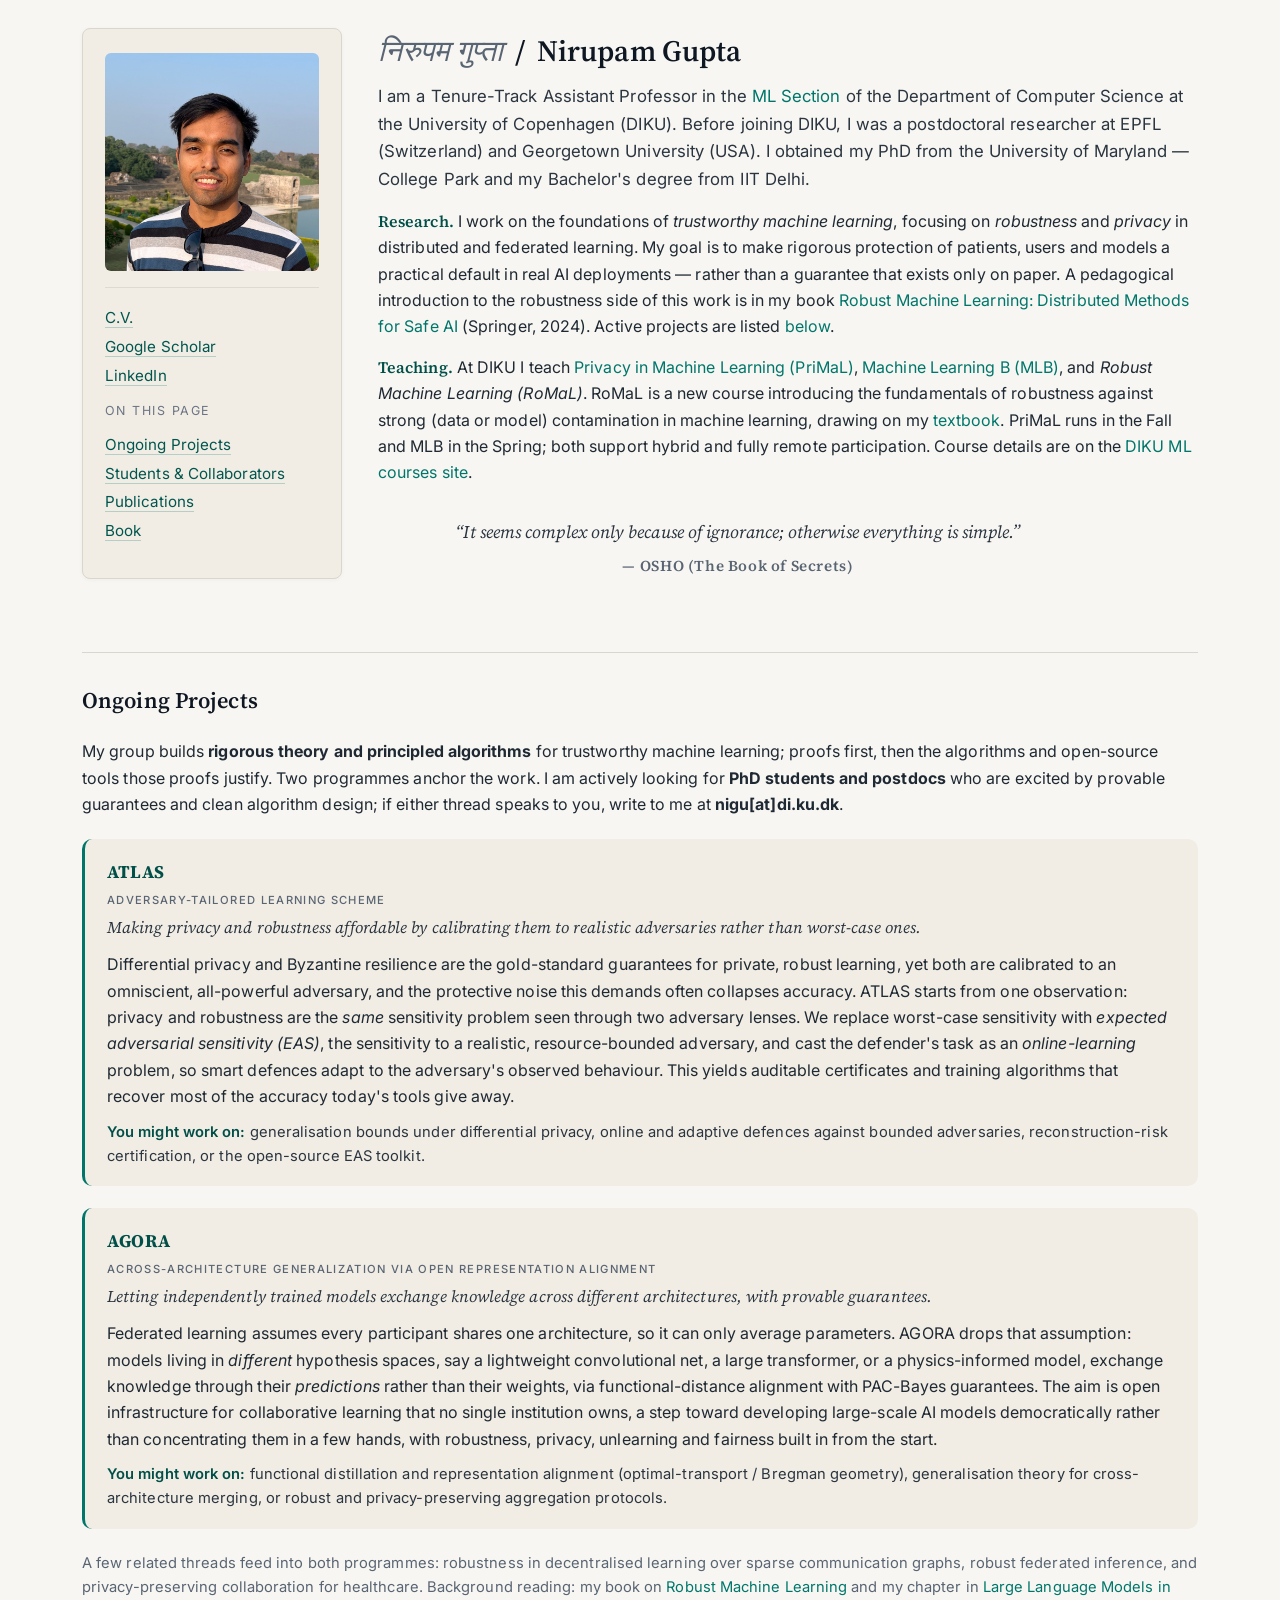
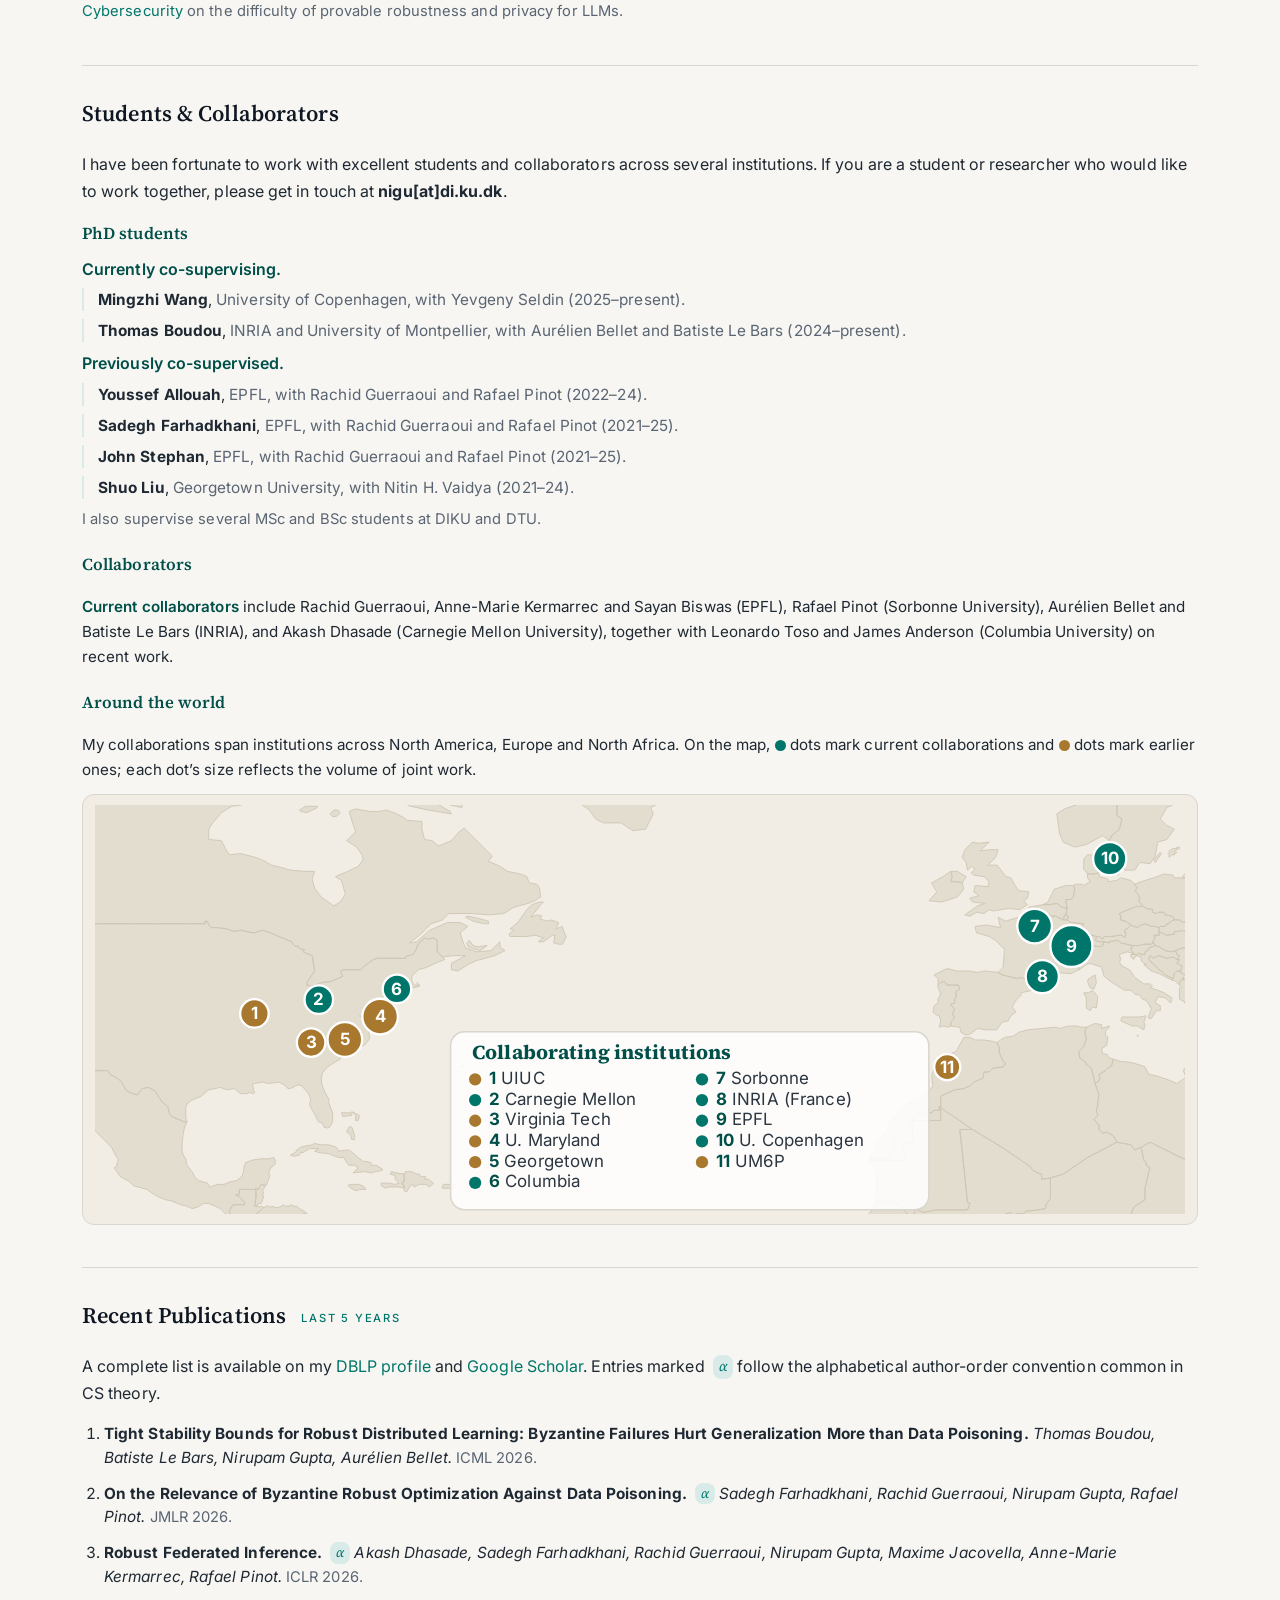
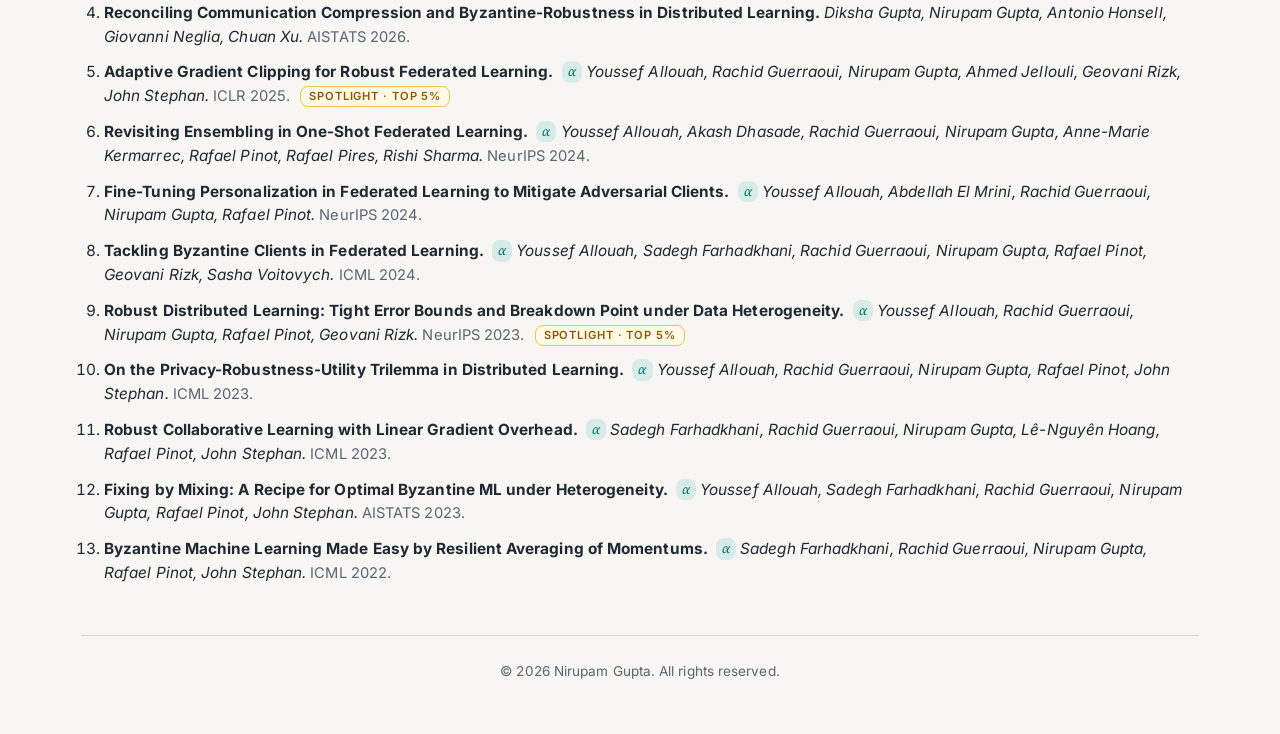
==== commit 9f212120: "Updated collaboration" ====
--- a/index.html
+++ b/index.html
@@ -312,6 +312,105 @@
     .people .role-label {
       font-weight: 600;
       color: var(--accent-dark);
+    }
+
+    /* ---------- Collaborator world map ---------- */
+    .collab-map {
+      background: var(--sidebar-bg);
+      border: 1px solid var(--rule);
+      border-radius: 12px;
+      padding: 10px 12px;
+      margin: 4px 0 14px 0;
+    }
+    .collab-map-svg { display: block; width: 100%; height: auto; }
+    .collab-map-svg .land {
+      fill: #e3ddcf;                 /* soft land tone on cream */
+      stroke: #cfc7b5;
+      stroke-width: 0.6;
+    }
+    .collab-map-svg .mk circle {
+      stroke: #ffffff;
+      stroke-width: 1.5;
+      transition: r 0.15s ease;
+    }
+    .collab-map-svg .mk.cur circle  { fill: var(--accent); }      /* teal = current */
+    .collab-map-svg .mk.past circle { fill: #a9782f; }            /* gold = earlier */
+    .collab-map-svg .map-num {
+      fill: #ffffff;
+      font-family: 'Inter', sans-serif;
+      font-size: 11px;
+      font-weight: 700;
+    }
+    .collab-map-svg .mk:hover circle { stroke: var(--accent-dark); stroke-width: 2.5; }
+
+    /* in-map legend panel */
+    .map-legend-box rect {
+      fill: #ffffff;
+      fill-opacity: 0.86;
+      stroke: var(--rule);
+      stroke-width: 1;
+    }
+    .map-legend-box .lg-title {
+      font-family: 'Source Serif 4', Georgia, serif;
+      font-size: 13px;
+      font-weight: 700;
+      fill: var(--accent-dark);
+    }
+    .map-legend-box .lg-item {
+      font-family: 'Inter', sans-serif;
+      font-size: 11px;
+      fill: #2b3540;
+    }
+    .map-legend-box .lg-n { font-weight: 700; fill: var(--accent-dark); }
+
+    /* inline colored dots used in the caption text */
+    .dot-current, .dot-earlier {
+      display: inline-block;
+      width: 11px; height: 11px;
+      border-radius: 50%;
+      vertical-align: baseline;
+      position: relative; top: 1px;
+    }
+    .dot-current { background: var(--accent); }
+    .dot-earlier { background: #a9782f; }
+
+    /* mobile fallback legend (shown only on narrow screens) */
+    .map-legend-fallback {
+      display: none;
+      list-style: none;
+      padding: 0;
+      margin: 12px 0 4px 0;
+    }
+    .map-legend-fallback .mlf-title {
+      font-family: 'Source Serif 4', Georgia, serif;
+      font-weight: 600;
+      color: var(--accent-dark);
+      font-size: 0.98rem;
+      margin-bottom: 8px;
+    }
+    .map-legend-fallback li {
+      display: flex;
+      align-items: baseline;
+      gap: 9px;
+      margin-bottom: 8px;
+      line-height: 1.4;
+    }
+    .mlf-dot {
+      flex: 0 0 auto;
+      display: inline-flex; align-items: center; justify-content: center;
+      width: 20px; height: 20px; border-radius: 50%;
+      color: #fff; font-size: 0.72rem; font-weight: 700;
+      position: relative; top: 3px;
+    }
+    .mlf-dot.cur  { background: var(--accent); }
+    .mlf-dot.past { background: #a9782f; }
+    .mlf-txt { font-size: 0.9rem; }
+    .mlf-txt strong { display: block; color: var(--sidebar-text); font-weight: 600; }
+    .mlf-collab { color: var(--muted); font-size: 0.82rem; }
+
+    @media (max-width: 600px) {
+      .map-legend-box { display: none; }      /* hide the on-map legend when the map gets small */
+      .map-legend-fallback { display: block; } /* show the readable text legend instead */
     }
 
     /* ---------- Footer ---------- */
@@ -438,9 +537,12 @@
           <a href="https://sites.google.com/diku.edu/machine-learning-courses/primal" target="_blank">Privacy
           in Machine Learning (PriMaL)</a>,
           <a href="https://sites.google.com/diku.edu/machine-learning-courses/mlb" target="_blank">Machine
-          Learning B (MLB)</a>, and a new course on <em>Robust Machine Learning</em> launching in
-          2026–27. PriMaL runs in the Fall and MLB in the Spring; both support hybrid and fully
-          remote participation. Course details are on the
+          Learning B (MLB)</a>, and <em>Robust Machine Learning (RoMaL)</em>. RoMaL is a new course
+          introducing the fundamentals of robustness against strong (data or model) contamination in
+          machine learning, drawing on my
+          <a href="https://link.springer.com/book/10.1007/978-981-97-0688-4" target="_blank">textbook</a>.
+          PriMaL runs in the Fall and MLB in the Spring; both support hybrid and fully remote
+          participation. Course details are on the
           <a href="https://sites.google.com/diku.edu/machine-learning-courses" target="_blank">DIKU
           ML courses site</a>.
         </p>
@@ -536,7 +638,8 @@
 
       <p>
         I have been fortunate to work with excellent students and collaborators across several
-        institutions. 
+        institutions. If you are a student or researcher who would like to work together, please
+        get in touch at <strong>nigu[at]di.ku.dk</strong>.
       </p>
 
       <h3>PhD students</h3>
@@ -577,19 +680,65 @@
 
       <h3>Collaborators</h3>
       <p class="names">
-        <span class="role-label">Current collaborators</span> include Rachid Guerraoui (EPFL),
-        Anne-Marie Kermarrec (EPFL), Rafael Pinot (Sorbonne University), Aur&eacute;lien Bellet (INRIA), Batiste Le Bars (INRIA), and Leonardo Toso and James Anderson
-        (Columbia University).
+        <span class="role-label">Current collaborators</span> include Rachid Guerraoui,
+        Anne-Marie Kermarrec and Sayan Biswas (EPFL), Rafael Pinot (Sorbonne University),
+        Aur&eacute;lien Bellet and Batiste Le Bars (INRIA), and Akash Dhasade (Carnegie Mellon
+        University), together with Leonardo Toso and James Anderson (Columbia University) on recent
+        work.
       </p>
-      <p class="names">
-        Over the years I have also had the pleasure of working with many others. On trustworthy and
-        distributed machine learning: Geovani Rizk, S&eacute;bastien Rouault, L&ecirc;-Nguy&ecirc;n
-        Hoang, Akash Dhasade, Rafael Pires, Rishi Sharma, Maxime Jacovella, Ahmed Jellouli,
-        Abdellah El Mrini, Sasha Voitovych, Giovanni Neglia, Chuan Xu, Diksha Gupta, Antonio
-        Honsell, Karim Boubouh, Amine Boussetta and Alexandre Maurer. On distributed control and
-        optimisation: Nikhil Chopra, Nitin H. Vaidya, Jonathan Katz, Thinh T. Doan, Kushal
-        Chakrabarti, Shripad Gade and Yimeng Dong.
+
+      <h3>Around the world</h3>
+      <p class="names" style="margin-bottom:12px;">
+        My collaborations span institutions across North America, Europe and North Africa. On the
+        map, <span class="dot-current"></span>&nbsp;dots mark current collaborations and
+        <span class="dot-earlier"></span>&nbsp;dots mark earlier ones; each dot&rsquo;s size reflects
+        the volume of joint work.
       </p>
+      <div class="collab-map">
+      <svg class="collab-map-svg" viewBox="400.0 150.0 711.1 266.7" preserveAspectRatio="xMidYMid meet" role="img" aria-label="Map of collaborating institutions across North America, Europe and North Africa">
+        <path class="land" d="M1114.2,267.5 1113.3,269.2 1114.2,271.7 1116.7,273.3 1116.7,274.2 1115.0,275.0 1114.2,277.5 1111.7,280.0 1110.8,279.2 1110.8,278.3 1107.5,276.7 1107.5,273.3 1107.5,270.0 1108.3,268.3 1107.5,267.5 1107.5,265.8 1110.0,262.5 1110.0,264.2 1111.7,263.3 1112.5,265.0 1114.2,265.8 1114.2,267.5Z M1094.2,232.5 1094.2,235.0 1090.8,235.0 1091.7,235.8 1090.0,240.0 1089.2,240.8 1084.2,240.8 1081.7,241.7 1076.7,241.7 1069.2,240.0 1067.5,238.3 1061.7,239.2 1061.7,240.0 1058.3,239.2 1055.0,239.2 1052.5,238.3 1053.3,236.7 1053.3,235.8 1055.0,235.8 1057.5,237.5 1058.3,235.8 1063.3,235.8 1067.5,235.0 1070.0,235.0 1071.7,236.7 1072.5,235.0 1071.7,231.7 1073.3,230.8 1075.8,228.3 1080.0,230.0 1082.5,228.3 1085.0,227.5 1089.2,229.2 1091.7,229.2 1094.2,230.0 1094.2,230.8 1094.2,232.5Z M1018.3,215.0 1022.5,215.0 1027.5,214.2 1030.8,216.7 1034.2,217.5 1033.3,221.7 1032.5,221.7 1031.7,225.0 1026.7,222.5 1024.2,222.5 1020.0,220.0 1017.5,217.5 1015.0,217.5 1014.2,215.8 1018.3,215.0Z M984.2,446.7 980.8,445.0 977.5,445.0 975.8,446.7 973.3,445.8 972.5,443.3 970.0,442.5 970.0,439.2 970.8,436.7 970.8,435.0 975.0,430.0 975.8,426.7 977.5,425.0 980.8,425.8 982.5,425.0 983.3,423.3 987.5,420.8 989.2,419.2 994.2,416.7 997.5,415.8 998.3,417.5 1001.7,416.7 1001.7,420.0 1002.5,422.5 1005.8,425.8 1005.8,428.3 1012.5,430.0 1011.7,433.3 1010.8,435.0 1008.3,435.8 1006.7,438.3 1005.0,439.2 1000.0,439.2 997.5,438.3 995.8,439.2 993.3,439.2 983.3,439.2 983.3,442.5 984.2,446.7Z M569.2,368.3 567.5,368.3 566.7,365.0 564.2,363.3 565.8,360.0 567.5,360.0 569.2,365.0 569.2,368.3Z M567.5,352.5 561.7,353.3 560.8,350.8 564.2,350.8 567.5,350.8 567.5,352.5Z M572.5,352.5 571.7,355.8 570.0,355.8 570.0,352.5 567.5,350.0 572.5,352.5Z M1105.8,250.8 1107.5,250.8 1105.8,253.3 1109.2,255.0 1108.3,258.3 1106.7,258.3 1105.8,258.3 1104.2,260.0 1103.3,263.3 1098.3,260.8 1095.8,258.3 1094.2,257.5 1091.7,255.0 1090.0,253.3 1087.5,250.8 1088.3,248.3 1090.8,250.0 1091.7,249.2 1094.2,248.3 1099.2,250.0 1103.3,249.2 1105.8,250.8Z M505.0,400.8 505.0,400.0 506.7,400.8 508.3,397.5 509.2,397.5 509.2,398.3 510.8,398.3 510.8,399.2 509.2,401.7 510.0,402.5 509.2,405.0 510.0,405.0 509.2,408.3 508.3,410.0 506.7,410.0 505.8,411.7 504.2,411.7 505.0,405.8 505.0,400.8Z M640.0,320.8 639.2,320.8 640.0,320.8 640.0,320.0 640.0,320.8 639.2,320.8 640.0,320.8 640.8,320.8 640.8,320.0 640.0,320.0 640.0,320.8Z M646.7,241.7 650.0,242.5 655.8,241.7 652.5,244.2 650.8,245.0 643.3,242.5 642.5,240.0 644.2,238.3 646.7,241.7Z M656.7,227.5 654.2,227.5 646.7,225.8 641.7,223.3 643.3,222.5 650.8,224.2 656.7,225.8 656.7,227.5Z M688.3,218.3 684.2,223.3 688.3,221.7 691.7,222.5 690.0,224.2 695.0,225.8 697.5,225.0 702.5,226.7 700.8,230.8 705.0,229.2 705.8,232.5 707.5,235.8 705.0,240.8 702.5,240.8 699.2,240.0 700.0,235.0 698.3,235.0 692.5,239.2 689.2,239.2 692.5,236.7 687.5,235.0 681.7,235.8 670.8,235.8 670.0,234.2 673.3,231.7 670.8,230.8 675.8,226.7 681.7,218.3 685.0,215.0 690.0,213.3 692.5,213.3 690.8,215.0 688.3,218.3Z M560.0,155.0 557.5,157.5 555.0,157.5 553.3,155.8 554.2,155.0 555.8,153.3 558.3,153.3 560.0,155.0Z M545.0,151.7 538.3,155.0 534.2,154.2 533.3,153.3 537.5,150.8 545.0,150.8 545.0,151.7Z M496.7,114.2 496.7,119.2 504.2,115.0 510.8,119.2 509.2,123.3 515.0,126.7 520.8,122.5 524.2,117.5 525.0,111.7 532.5,112.5 540.8,113.3 548.3,115.8 549.2,118.3 545.0,121.7 548.3,124.2 547.5,127.5 536.7,130.8 529.2,131.7 523.3,130.0 521.7,133.3 516.7,137.5 515.0,140.0 508.3,144.2 500.8,144.2 495.8,146.7 495.8,150.0 489.2,150.8 482.5,155.0 476.7,161.7 474.2,165.8 474.2,172.5 482.5,173.3 485.0,178.3 487.5,182.5 495.0,181.7 505.0,184.2 510.8,186.7 515.0,189.2 521.7,190.8 527.5,192.5 536.7,193.3 543.3,193.3 541.7,198.3 543.3,204.2 547.5,210.0 555.8,215.8 560.0,213.3 563.3,208.3 560.8,199.2 556.7,196.7 565.0,193.3 571.7,190.0 575.0,185.8 574.2,182.5 570.8,177.5 564.2,173.3 570.0,167.5 568.3,162.5 565.8,154.2 570.0,152.5 579.2,154.2 585.0,154.2 590.0,153.3 595.0,155.0 601.7,158.3 603.3,160.0 613.3,160.8 613.3,165.8 615.0,172.5 620.0,173.3 624.2,176.7 632.5,173.3 637.5,167.5 640.8,165.0 645.8,170.0 652.5,176.7 659.2,183.3 656.7,186.7 664.2,190.0 669.2,193.3 677.5,195.0 681.7,196.7 683.3,200.8 688.3,201.7 690.0,204.2 690.8,210.0 686.7,212.5 682.5,214.2 673.3,216.7 666.7,220.8 657.5,221.7 645.0,220.8 636.7,220.8 630.8,220.8 626.7,225.0 619.2,227.5 611.7,235.0 605.0,240.0 610.0,239.2 618.3,231.7 630.0,226.7 638.3,226.7 643.3,229.2 638.3,233.3 640.0,239.2 641.7,243.3 649.2,245.8 658.3,245.0 664.2,239.2 664.2,242.5 667.5,245.0 660.8,248.3 648.3,251.7 643.3,254.2 636.7,258.3 632.5,257.5 632.5,253.3 641.7,248.3 633.3,248.3 626.7,249.2 623.3,245.8 623.3,238.3 620.8,236.7 617.5,237.5 615.0,236.7 610.8,240.8 609.2,245.0 607.5,247.5 605.0,248.3 603.3,248.3 602.5,250.0 592.5,250.0 584.2,250.0 581.7,250.8 575.8,255.0 575.0,255.8 573.3,257.5 568.3,257.5 562.5,257.5 560.0,258.3 560.8,260.0 561.7,261.7 554.2,265.0 548.3,265.8 541.7,268.3 540.8,268.3 538.3,267.5 538.3,266.7 538.3,265.8 539.2,264.2 541.7,260.8 543.3,258.3 542.5,253.3 541.7,248.3 535.8,245.8 536.7,244.2 535.8,244.2 534.2,244.2 532.5,242.5 532.5,241.7 531.7,242.5 530.0,241.7 529.2,240.8 528.3,239.2 524.2,237.5 520.0,235.8 514.2,233.3 509.2,231.7 504.2,233.3 502.5,233.3 495.0,231.7 490.8,232.5 485.8,230.8 480.0,230.0 475.8,230.0 474.2,228.3 473.3,225.8 471.7,225.8 471.7,227.5 460.0,227.5 440.8,227.5 421.7,227.5 405.0,227.5 388.3,227.5 372.5,227.5 355.0,227.5 350.0,227.5 333.3,227.5 317.5,227.5 316.7,227.5 305.8,222.5 301.7,220.0 291.7,217.5 289.2,212.5 290.0,209.2 282.5,206.7 281.7,202.5 275.0,198.3 275.0,195.8 277.5,192.5 277.5,189.2 268.3,185.8 262.5,179.2 259.2,175.8 254.2,173.3 250.0,170.8 247.5,167.5 241.7,170.0 236.7,172.5 231.7,169.2 227.5,166.7 222.5,165.0 216.7,165.0 216.7,133.3 216.7,112.5 227.5,114.2 235.8,116.7 241.7,117.5 246.7,115.0 253.3,113.3 261.7,114.2 270.0,111.7 279.2,110.0 282.5,112.5 286.7,110.8 288.3,108.3 291.7,109.2 301.7,114.2 308.3,110.0 309.2,114.2 316.7,113.3 318.3,111.7 325.0,112.5 333.3,114.2 346.7,116.7 354.2,117.5 360.0,117.5 367.5,120.0 359.2,122.5 369.2,124.2 384.2,123.3 389.2,122.5 395.0,125.8 400.8,122.5 395.8,120.8 399.2,118.3 405.8,118.3 410.0,117.5 415.0,119.2 420.0,122.5 426.7,121.7 436.7,124.2 445.0,123.3 453.3,123.3 452.5,120.0 457.5,119.2 465.8,120.8 465.8,125.8 469.2,121.7 474.2,121.7 476.7,116.7 470.8,112.5 464.2,110.8 464.2,104.2 470.8,100.8 478.3,101.7 484.2,104.2 491.7,110.0 486.7,112.5 496.7,114.2Z M519.2,93.3 523.3,96.7 528.3,92.5 542.5,90.0 552.5,95.8 551.7,100.0 562.5,98.3 567.5,95.8 580.0,98.3 587.5,101.7 588.3,103.3 598.3,102.5 604.2,105.8 617.5,108.3 622.5,110.8 628.3,115.8 617.5,118.3 630.8,121.7 640.0,123.3 647.5,128.3 656.7,128.3 655.0,132.5 645.0,139.2 638.3,136.7 629.2,130.8 622.5,131.7 621.7,135.0 627.5,138.3 635.0,140.8 637.5,142.5 640.8,147.5 639.2,151.7 631.7,150.0 617.5,145.8 625.8,150.8 631.7,154.2 632.5,155.8 617.5,153.3 605.8,150.8 598.3,147.5 600.8,145.8 592.5,143.3 584.2,140.8 584.2,142.5 568.3,143.3 563.3,141.7 567.5,137.5 577.5,136.7 589.2,136.7 587.5,134.2 589.2,131.7 596.7,125.8 595.0,123.3 592.5,121.7 584.2,119.2 573.3,117.5 576.7,115.8 570.8,112.5 565.8,111.7 561.7,110.0 558.3,111.7 548.3,112.5 528.3,111.7 516.7,110.0 507.5,109.2 502.5,106.7 508.3,104.2 500.8,104.2 499.2,98.3 503.3,93.3 509.2,91.7 523.3,90.0 519.2,93.3Z M1053.3,235.8 1053.3,236.7 1052.5,238.3 1055.0,239.2 1058.3,239.2 1057.5,241.7 1055.0,242.5 1050.8,241.7 1050.0,244.2 1047.5,244.2 1045.8,243.3 1043.3,245.8 1040.0,245.8 1038.3,244.2 1035.8,241.7 1033.3,243.3 1033.3,240.0 1037.5,237.5 1037.5,235.8 1040.0,236.7 1041.7,235.8 1045.8,235.8 1047.5,234.2 1053.3,235.8Z M543.3,370.8 547.5,371.7 552.5,371.7 557.5,373.3 559.2,375.8 565.0,375.0 566.7,375.8 571.7,380.0 575.0,382.5 576.7,382.5 580.0,383.3 580.0,385.0 583.3,385.0 587.5,387.5 587.5,388.3 583.3,389.2 580.0,390.0 575.8,389.2 568.3,390.0 571.7,386.7 569.2,385.0 565.8,385.0 564.2,383.3 562.5,380.0 559.2,380.0 554.2,378.3 552.5,377.5 545.8,376.7 543.3,375.8 545.8,374.2 540.0,374.2 535.8,376.7 534.2,376.7 533.3,378.3 530.0,379.2 527.5,378.3 530.8,376.7 531.7,375.0 534.2,373.3 537.5,372.5 541.7,371.7 543.3,370.8Z M1094.2,230.0 1091.7,229.2 1089.2,229.2 1085.0,227.5 1082.5,228.3 1080.0,230.0 1075.8,228.3 1072.5,225.8 1069.2,225.0 1069.2,222.5 1068.3,220.8 1071.7,219.2 1074.2,218.3 1078.3,216.7 1079.2,215.8 1080.8,216.7 1083.3,215.8 1085.8,217.5 1090.0,218.3 1090.0,220.0 1092.5,220.8 1093.3,220.0 1097.5,220.0 1098.3,221.7 1102.5,222.5 1105.0,225.0 1103.3,225.0 1102.5,225.8 1100.8,226.7 1100.8,227.5 1099.2,227.5 1099.2,228.3 1097.5,229.2 1095.0,229.2 1094.2,230.0Z M1055.0,194.2 1055.0,196.7 1060.8,198.3 1060.8,200.0 1066.7,199.2 1069.2,197.5 1075.8,199.2 1078.3,201.7 1080.0,204.2 1078.3,205.8 1080.0,207.5 1081.7,210.8 1080.8,212.5 1083.3,215.8 1080.8,216.7 1079.2,215.8 1078.3,216.7 1074.2,218.3 1071.7,219.2 1068.3,220.8 1069.2,222.5 1069.2,225.0 1072.5,225.8 1075.8,228.3 1073.3,230.8 1071.7,231.7 1072.5,235.0 1071.7,236.7 1070.0,235.0 1067.5,235.0 1063.3,235.8 1058.3,235.8 1057.5,237.5 1055.0,235.8 1053.3,235.8 1047.5,234.2 1045.8,235.8 1041.7,235.8 1042.5,231.7 1045.0,227.5 1036.7,226.7 1034.2,225.0 1035.0,222.5 1033.3,221.7 1034.2,217.5 1033.3,211.7 1036.7,211.7 1038.3,210.0 1039.2,205.0 1038.3,202.5 1039.2,201.7 1044.2,201.7 1045.0,202.5 1049.2,200.0 1047.5,197.5 1047.5,195.0 1051.7,195.0 1055.0,194.2Z M1070.8,190.8 1067.5,195.8 1061.7,192.5 1060.8,190.0 1068.3,188.3 1070.8,190.8Z M1060.8,186.7 1059.2,188.3 1057.5,187.5 1053.3,191.7 1055.0,194.2 1051.7,195.0 1047.5,195.0 1045.0,191.7 1045.0,185.8 1045.8,184.2 1047.5,182.5 1052.5,182.5 1054.2,180.8 1059.2,179.2 1058.3,182.5 1056.7,184.2 1057.5,185.8 1060.8,186.7Z M601.7,390.8 602.5,389.2 606.7,389.2 610.0,390.8 611.7,390.8 612.5,392.5 615.8,392.5 615.0,394.2 617.5,394.2 620.8,396.7 618.3,399.2 615.8,397.5 613.3,397.5 611.7,397.5 610.0,398.3 608.3,399.2 607.5,397.5 605.8,398.3 603.3,402.5 601.7,401.7 601.7,400.0 601.7,398.3 600.0,396.7 601.7,395.8 601.7,393.3 601.7,390.8Z M1066.7,370.0 1047.5,380.0 1031.7,390.8 1023.3,393.3 1017.5,394.2 1017.5,390.8 1015.0,390.0 1011.7,388.3 1010.0,385.8 991.7,373.3 972.5,361.7 951.7,347.5 951.7,346.7 951.7,340.0 960.8,335.8 966.7,335.0 970.8,333.3 973.3,330.8 979.2,328.3 980.0,324.2 983.3,324.2 985.8,321.7 992.5,320.8 994.2,318.3 992.5,317.5 990.0,311.7 990.0,308.3 988.3,305.0 993.3,301.7 999.2,300.8 1002.5,298.3 1008.3,296.7 1017.5,295.8 1026.7,295.0 1029.2,295.8 1035.0,294.2 1040.8,294.2 1043.3,295.0 1046.7,295.0 1045.8,297.5 1046.7,302.5 1045.0,307.5 1041.7,310.8 1042.5,315.0 1046.7,318.3 1046.7,319.2 1050.0,321.7 1052.5,331.7 1054.2,336.7 1055.0,339.2 1054.2,343.3 1054.2,345.8 1053.3,349.2 1054.2,352.5 1051.7,355.0 1055.0,359.2 1055.0,361.7 1057.5,364.2 1060.0,363.3 1064.2,365.8 1066.7,370.0Z M950.0,267.5 950.0,263.3 947.5,260.8 955.8,256.7 962.5,258.3 970.0,258.3 975.8,259.2 980.8,258.3 989.2,259.2 991.7,260.8 1001.7,263.3 1004.2,262.5 1010.0,265.0 1016.7,264.2 1016.7,267.5 1011.7,270.8 1004.2,272.5 1004.2,274.2 1000.8,277.5 998.3,281.7 1000.8,285.0 997.5,287.5 995.8,290.8 991.7,291.7 988.3,296.7 980.8,296.7 975.8,295.8 972.5,298.3 970.0,300.0 967.5,300.0 965.0,298.3 964.2,295.0 958.3,294.2 958.3,291.7 960.0,290.0 960.8,288.3 959.2,286.7 960.8,283.3 958.3,280.0 960.8,279.2 960.8,276.7 961.7,275.8 961.7,271.7 964.2,270.0 963.3,267.5 960.0,267.5 959.2,267.5 955.8,267.5 954.2,265.0 951.7,265.8 950.0,267.5Z M1053.3,265.8 1051.7,270.0 1049.2,269.2 1047.5,265.0 1048.3,263.3 1052.5,260.8 1053.3,265.8Z M1020.0,220.0 1024.2,222.5 1026.7,222.5 1031.7,225.0 1032.5,225.0 1034.2,225.0 1036.7,226.7 1045.0,227.5 1042.5,231.7 1041.7,235.8 1040.0,236.7 1037.5,235.8 1037.5,237.5 1033.3,240.0 1033.3,243.3 1035.8,241.7 1038.3,244.2 1037.5,245.8 1039.2,248.3 1037.5,250.0 1039.2,254.2 1041.7,255.0 1041.7,257.5 1036.7,260.0 1025.0,259.2 1017.5,260.8 1016.7,264.2 1010.0,265.0 1004.2,262.5 1001.7,263.3 991.7,260.8 989.2,259.2 992.5,255.8 993.3,244.2 987.5,238.3 983.3,235.8 975.0,233.3 974.2,229.2 981.7,228.3 990.8,230.0 989.2,223.3 994.2,225.8 1007.5,221.7 1009.2,216.7 1014.2,215.8 1015.0,217.5 1017.5,217.5 1020.0,220.0Z M968.3,196.7 965.8,200.8 961.7,200.0 958.3,200.0 959.2,196.7 958.3,193.3 962.5,193.3 968.3,196.7Z M983.3,174.2 977.5,180.0 983.3,179.2 989.2,179.2 987.5,184.2 982.5,189.2 988.3,189.2 989.2,190.0 994.2,196.7 997.5,197.5 1000.8,203.3 1002.5,205.8 1009.2,206.7 1008.3,210.8 1005.8,212.5 1008.3,215.0 1003.3,218.3 995.8,217.5 985.8,219.2 983.3,218.3 980.0,220.8 975.0,220.0 970.8,222.5 967.5,221.7 975.8,215.8 980.8,214.2 972.5,213.3 970.8,210.8 976.7,209.2 973.3,206.7 974.2,202.5 982.5,203.3 983.3,200.0 980.0,196.7 973.3,195.8 971.7,194.2 974.2,191.7 971.7,190.0 969.2,192.5 968.3,187.5 965.8,184.2 967.5,179.2 972.5,174.2 976.7,175.0 983.3,174.2Z M740.0,40.8 759.2,37.5 778.3,37.5 785.8,35.8 805.0,35.0 849.2,35.8 884.2,40.0 874.2,42.5 852.5,42.5 822.5,43.3 825.8,44.2 845.0,43.3 861.7,45.8 872.5,44.2 877.5,45.8 871.7,49.2 885.8,46.7 912.5,45.0 929.2,45.8 932.5,48.3 909.2,52.5 906.7,53.3 888.3,54.2 901.7,55.0 895.0,59.2 890.8,62.5 890.8,68.3 897.5,72.5 888.3,72.5 879.2,74.2 890.0,77.5 890.8,81.7 885.0,82.5 892.5,87.5 880.0,87.5 886.7,90.0 885.0,91.7 876.7,92.5 869.2,92.5 875.8,96.7 875.8,99.2 865.0,96.7 862.5,98.3 870.0,99.2 876.7,103.3 879.2,107.5 869.2,108.3 865.0,106.7 858.3,103.3 860.0,106.7 853.3,110.0 868.3,110.0 875.8,110.0 860.8,115.0 845.8,120.0 830.0,121.7 823.3,121.7 817.5,123.3 810.0,129.2 798.3,133.3 794.2,133.3 786.7,135.0 779.2,136.7 774.2,140.0 774.2,143.3 770.8,147.5 762.5,151.7 764.2,155.8 761.7,160.8 759.2,165.8 750.8,166.7 743.3,161.7 731.7,161.7 726.7,159.2 722.5,153.3 713.3,146.7 710.0,142.5 709.2,137.5 701.7,132.5 704.2,128.3 700.0,126.7 705.8,120.0 714.2,118.3 715.8,115.8 717.5,111.7 710.8,113.3 708.3,114.2 703.3,115.0 695.8,113.3 695.8,109.2 698.3,106.7 703.3,106.7 714.2,108.3 705.0,104.2 700.0,102.5 694.2,103.3 690.0,101.7 695.8,96.7 692.5,95.0 688.3,90.8 681.7,85.0 674.2,82.5 674.2,80.8 660.0,77.5 647.5,76.7 633.3,76.7 619.2,77.5 613.3,75.8 603.3,72.5 617.5,70.8 629.2,70.0 605.0,68.3 592.5,66.7 593.3,64.2 615.0,61.7 635.0,59.2 637.5,56.7 622.5,55.0 626.7,52.5 645.8,49.2 654.2,48.3 651.7,45.8 665.0,44.2 682.5,43.3 699.2,43.3 705.0,45.0 720.0,41.7 733.3,44.2 740.8,44.2 752.5,46.7 739.2,43.3 740.0,40.8Z M499.2,423.3 496.7,422.5 493.3,422.5 490.8,421.7 487.5,419.2 487.5,417.5 488.3,416.7 487.5,415.0 490.0,410.8 497.5,410.8 497.5,409.2 496.7,408.3 495.8,407.5 494.2,405.8 491.7,404.2 494.2,404.2 494.2,400.8 500.0,400.8 505.0,400.8 505.0,405.8 504.2,411.7 505.8,411.7 507.5,412.5 508.3,411.7 510.0,412.5 507.5,415.0 505.0,416.7 504.2,417.5 505.0,418.3 503.3,420.0 502.5,420.0 502.5,420.8 501.7,421.7 500.0,422.5 499.2,423.3Z M515.0,427.5 514.2,425.8 512.5,425.8 512.5,423.3 511.7,422.5 510.8,422.5 508.3,423.3 508.3,422.5 506.7,421.7 505.0,420.0 503.3,420.0 505.0,418.3 504.2,417.5 505.0,416.7 507.5,415.0 510.0,412.5 510.8,412.5 511.7,411.7 513.3,411.7 514.2,412.5 515.0,411.7 517.5,412.5 520.0,412.5 521.7,411.7 522.5,410.8 524.2,411.7 525.0,411.7 526.7,411.7 527.5,410.8 530.0,411.7 531.7,411.7 533.3,413.3 535.0,414.2 536.7,415.0 538.3,416.7 535.8,416.7 535.0,417.5 533.3,418.3 531.7,418.3 530.8,419.2 530.0,418.3 529.2,417.5 528.3,417.5 527.5,419.2 526.7,419.2 526.7,420.0 525.0,421.7 524.2,422.5 523.3,423.3 521.7,421.7 520.8,423.3 519.2,423.3 518.3,423.3 518.3,426.7 517.5,426.7 516.7,427.5 515.0,427.5Z M1105.0,245.0 1105.8,247.5 1107.5,248.3 1105.8,250.8 1103.3,249.2 1099.2,250.0 1094.2,248.3 1091.7,249.2 1090.8,250.0 1088.3,248.3 1087.5,250.8 1090.0,253.3 1091.7,255.0 1094.2,257.5 1095.8,258.3 1098.3,260.8 1103.3,263.3 1102.5,264.2 1097.5,261.7 1094.2,260.0 1089.2,258.3 1084.2,254.2 1085.8,254.2 1082.5,251.7 1082.5,249.2 1079.2,248.3 1077.5,250.8 1075.8,249.2 1075.8,247.5 1080.0,247.5 1080.8,246.7 1083.3,247.5 1085.0,247.5 1085.0,245.8 1086.7,245.0 1087.5,243.3 1091.7,241.7 1094.2,242.5 1098.3,245.0 1102.5,245.8 1105.0,245.0Z M593.3,389.2 596.7,390.0 601.7,390.8 601.7,393.3 601.7,395.8 600.0,396.7 601.7,398.3 601.7,400.0 598.3,399.2 595.0,399.2 591.7,399.2 589.2,400.0 586.7,398.3 586.7,396.7 591.7,396.7 595.8,397.5 598.3,396.7 595.8,394.2 595.8,391.7 592.5,390.8 593.3,389.2Z M1090.0,240.0 1091.7,235.8 1090.8,235.0 1094.2,235.0 1094.2,232.5 1097.5,234.2 1099.2,235.0 1104.2,234.2 1104.2,232.5 1106.7,232.5 1109.2,231.7 1110.0,232.5 1112.5,231.7 1113.3,230.0 1115.8,230.0 1121.7,231.7 1122.5,230.8 1125.8,232.5 1125.8,234.2 1122.5,235.0 1120.0,239.2 1116.7,242.5 1112.5,243.3 1109.2,243.3 1105.0,245.0 1102.5,245.8 1098.3,245.0 1094.2,242.5 1091.7,241.7 1090.8,240.0 1090.0,240.0Z M965.8,200.8 966.7,205.0 962.5,210.0 952.5,213.3 944.2,212.5 949.2,206.7 945.8,200.8 953.3,196.7 958.3,193.3 959.2,196.7 958.3,200.0 961.7,200.0 965.8,200.8Z M1085.8,287.5 1084.2,291.7 1085.0,293.3 1084.2,296.7 1080.0,294.2 1076.7,294.2 1069.2,290.8 1070.0,288.3 1076.7,288.3 1081.7,288.3 1085.8,287.5Z M1050.8,270.8 1054.2,275.0 1053.3,282.5 1050.8,281.7 1049.2,284.2 1046.7,282.5 1046.7,275.8 1045.0,272.5 1048.3,272.5 1050.8,270.8Z M1069.2,240.0 1076.7,241.7 1075.8,244.2 1077.5,246.7 1073.3,245.8 1068.3,247.5 1069.2,250.8 1068.3,252.5 1070.0,255.0 1075.0,257.5 1078.3,262.5 1084.2,266.7 1088.3,266.7 1090.0,268.3 1088.3,269.2 1093.3,270.8 1097.5,272.5 1102.5,275.8 1102.5,276.7 1101.7,279.2 1098.3,275.8 1093.3,275.0 1091.7,279.2 1095.0,280.8 1095.0,284.2 1092.5,284.2 1089.2,289.2 1087.5,289.2 1087.5,287.5 1088.3,285.0 1089.2,283.3 1087.5,280.0 1085.8,277.5 1083.3,276.7 1081.7,274.2 1078.3,273.3 1075.8,270.8 1071.7,270.8 1067.5,268.3 1062.5,265.0 1058.3,261.7 1056.7,255.8 1054.2,255.0 1049.2,253.3 1046.7,254.2 1043.3,256.7 1041.7,257.5 1041.7,255.0 1039.2,254.2 1037.5,250.0 1039.2,248.3 1037.5,245.8 1038.3,244.2 1040.0,245.8 1043.3,245.8 1045.8,243.3 1047.5,244.2 1050.0,244.2 1050.8,241.7 1055.0,242.5 1057.5,241.7 1058.3,239.2 1061.7,240.0 1061.7,239.2 1067.5,238.3 1069.2,240.0Z M569.2,397.5 572.5,397.5 575.8,399.2 576.7,400.8 572.5,400.8 570.8,401.7 568.3,400.8 565.0,398.3 565.8,397.5 567.5,397.5 569.2,397.5Z M1082.5,373.3 1078.3,375.0 1075.8,371.7 1066.7,370.0 1064.2,365.8 1060.0,363.3 1057.5,364.2 1055.0,361.7 1055.0,359.2 1051.7,355.0 1054.2,352.5 1053.3,349.2 1054.2,345.8 1054.2,343.3 1055.0,339.2 1054.2,336.7 1052.5,331.7 1055.0,330.0 1055.8,328.3 1055.0,325.8 1059.2,323.3 1060.8,321.7 1063.3,320.0 1064.2,315.8 1070.0,317.5 1072.5,317.5 1077.5,318.3 1085.0,320.8 1087.5,325.8 1092.5,326.7 1100.0,329.2 1105.8,331.7 1108.3,330.0 1111.7,327.5 1110.0,323.3 1111.7,320.8 1115.8,318.3 1120.0,317.5 1127.5,318.3 1129.2,320.8 1130.8,320.8 1133.3,322.5 1138.3,322.5 1140.0,325.0 1137.5,327.5 1138.3,330.0 1137.5,333.3 1139.2,337.5 1139.2,357.5 1139.2,377.5 1139.2,389.2 1132.5,389.2 1132.5,390.8 1110.0,380.8 1088.3,370.0 1082.5,373.3Z M1033.3,221.7 1035.0,222.5 1034.2,225.0 1032.5,225.0 1031.7,225.0 1032.5,221.7 1033.3,221.7Z M970.8,301.7 974.2,303.3 980.0,303.3 985.8,304.2 988.3,305.0 990.0,308.3 990.0,311.7 992.5,317.5 994.2,318.3 992.5,320.8 985.8,321.7 983.3,324.2 980.0,324.2 979.2,328.3 973.3,330.8 970.8,333.3 966.7,335.0 960.8,335.8 951.7,340.0 951.7,346.7 950.8,346.7 950.8,349.2 947.5,349.2 945.8,350.8 943.3,350.8 941.7,350.0 936.7,350.8 935.0,355.0 933.3,355.0 930.8,362.5 922.5,368.3 920.8,375.8 918.3,378.3 918.3,380.8 905.8,380.8 905.8,378.3 907.5,376.7 910.0,374.2 909.2,372.5 910.8,368.3 914.2,365.0 915.8,364.2 917.5,360.8 917.5,357.5 920.0,354.2 923.3,352.5 926.7,346.7 927.5,346.7 930.0,344.2 935.0,343.3 939.2,340.0 942.5,338.3 946.7,333.3 945.8,326.7 947.5,321.7 948.3,319.2 951.7,315.0 957.5,312.5 961.7,310.8 965.0,305.0 966.7,301.7 970.8,301.7Z M460.0,356.7 458.3,360.8 457.5,365.0 456.7,372.5 456.7,375.0 457.5,378.3 459.2,380.8 460.0,385.0 463.3,389.2 465.0,392.5 467.5,395.0 473.3,396.7 475.0,399.2 480.0,397.5 484.2,397.5 488.3,395.8 492.5,395.0 495.8,392.5 496.7,390.0 497.5,385.0 498.3,383.3 502.5,381.7 508.3,380.8 513.3,380.8 516.7,380.0 517.5,381.7 517.5,384.2 514.2,387.5 513.3,390.8 514.2,391.7 513.3,394.2 511.7,398.3 510.8,397.5 509.2,397.5 508.3,397.5 506.7,400.8 505.0,400.0 505.0,400.8 500.0,400.8 494.2,400.8 494.2,404.2 491.7,404.2 494.2,405.8 495.8,407.5 496.7,408.3 497.5,409.2 497.5,410.8 490.0,410.8 487.5,415.0 488.3,416.7 487.5,417.5 487.5,419.2 481.7,413.3 478.3,411.7 474.2,410.0 470.8,410.0 466.7,412.5 463.3,413.3 460.0,411.7 455.8,410.8 450.0,408.3 445.8,407.5 440.0,405.0 435.0,401.7 434.2,400.8 430.8,400.0 425.0,398.3 422.5,395.8 416.7,392.5 414.2,389.2 412.5,386.7 414.2,385.8 414.2,384.2 415.0,382.5 415.0,380.8 413.3,378.3 412.5,376.7 410.8,373.3 405.8,368.3 400.8,363.3 397.5,360.0 393.3,357.5 391.7,356.7 392.5,353.3 390.0,351.7 386.7,349.2 385.0,345.0 382.5,345.0 379.2,341.7 376.7,339.2 376.7,337.5 373.3,333.3 371.7,329.2 371.7,326.7 367.5,325.0 365.8,325.0 362.5,323.3 361.7,325.8 362.5,328.3 363.3,332.5 365.0,335.0 369.2,338.3 370.0,340.0 370.8,340.0 371.7,342.5 372.5,341.7 373.3,345.8 375.0,346.7 376.7,349.2 380.0,351.7 381.7,356.7 383.3,359.2 385.0,361.7 385.0,365.0 388.3,365.0 390.0,367.5 392.5,370.0 391.7,370.8 390.0,373.3 388.3,373.3 387.5,370.0 383.3,366.7 380.0,364.2 376.7,362.5 376.7,358.3 375.8,355.8 373.3,354.2 370.0,351.7 369.2,351.7 367.5,350.8 364.2,349.2 360.8,345.8 363.3,345.8 365.8,344.2 365.8,341.7 361.7,337.5 358.3,335.8 355.8,332.5 354.2,328.3 351.7,324.2 349.2,319.2 355.8,319.2 362.5,318.3 362.5,319.2 370.8,321.7 383.3,325.8 394.2,325.8 398.3,325.8 398.3,323.3 408.3,323.3 410.0,325.8 413.3,327.5 416.7,330.0 418.3,332.5 420.0,335.8 422.5,337.5 427.5,339.2 430.8,335.0 435.0,334.2 439.2,336.7 441.7,340.8 444.2,344.2 447.5,346.7 448.3,350.8 450.0,353.3 454.2,355.0 458.3,356.7 460.0,356.7Z M932.5,419.2 934.2,417.5 935.0,414.2 936.7,414.2 940.8,415.8 944.2,415.0 945.8,415.0 946.7,414.2 969.2,414.2 970.8,410.0 969.2,409.2 966.7,385.0 964.2,361.7 972.5,361.7 991.7,373.3 1010.0,385.8 1011.7,388.3 1015.0,390.0 1017.5,390.8 1017.5,394.2 1023.3,393.3 1023.3,406.7 1020.8,410.0 1020.0,413.3 1015.0,414.2 1007.5,415.0 1005.8,416.7 1001.7,416.7 998.3,417.5 997.5,415.8 994.2,416.7 989.2,419.2 987.5,420.8 983.3,423.3 982.5,425.0 980.8,425.8 977.5,425.0 975.8,426.7 975.0,430.0 970.8,435.0 970.8,436.7 970.0,439.2 970.0,442.5 967.5,443.3 966.7,444.2 965.8,441.7 964.2,442.5 963.3,441.7 961.7,443.3 957.5,443.3 955.8,442.5 955.0,443.3 953.3,441.7 954.2,440.0 953.3,439.2 952.5,440.0 952.5,438.3 953.3,436.7 950.8,434.2 950.8,432.5 949.2,431.7 948.3,431.7 946.7,432.5 945.0,433.3 943.3,434.2 940.8,434.2 940.0,432.5 938.3,432.5 937.5,432.5 936.7,432.5 935.8,430.8 936.7,429.2 935.8,426.7 933.3,425.8 932.5,422.5 932.5,419.2Z M1080.8,300.8 1080.0,300.8 1080.0,300.0 1080.8,300.8Z M1110.0,264.2 1110.0,262.5 1107.5,265.8 1107.5,267.5 1106.7,266.7 1105.0,265.0 1102.5,264.2 1103.3,263.3 1104.2,260.0 1105.8,258.3 1106.7,258.3 1108.3,259.2 1109.2,260.0 1110.8,260.8 1113.3,261.7 1112.5,262.5 1111.7,263.3 1110.0,264.2Z M932.5,419.2 928.3,415.0 925.0,410.8 921.7,409.2 919.2,407.5 915.8,407.5 913.3,409.2 910.8,408.3 908.3,410.0 908.3,407.5 910.0,405.0 910.0,399.2 910.0,394.2 909.2,390.8 909.2,388.3 908.3,385.8 905.0,383.3 906.7,381.7 928.3,381.7 927.5,373.3 928.3,370.8 933.3,370.0 933.3,355.8 951.7,355.8 951.7,347.5 972.5,361.7 964.2,361.7 966.7,385.0 969.2,409.2 970.8,410.0 969.2,414.2 946.7,414.2 945.8,415.0 944.2,415.0 940.8,415.8 936.7,414.2 935.0,414.2 934.2,417.5 932.5,419.2Z M1011.7,433.3 1012.5,430.0 1005.8,428.3 1005.8,425.8 1002.5,422.5 1001.7,420.0 1001.7,416.7 1005.8,416.7 1007.5,415.0 1015.0,414.2 1020.0,413.3 1020.8,410.0 1023.3,406.7 1023.3,393.3 1031.7,390.8 1047.5,380.0 1066.7,370.0 1075.8,371.7 1078.3,375.0 1082.5,373.3 1084.2,381.7 1085.8,383.3 1085.8,385.0 1088.3,386.7 1087.5,389.2 1085.0,400.0 1085.0,407.5 1077.5,412.5 1075.0,420.0 1077.5,422.5 1077.5,425.8 1080.8,425.8 1080.8,428.3 1079.2,429.2 1079.2,430.8 1077.5,430.8 1074.2,425.0 1072.5,424.2 1068.3,427.5 1064.2,425.8 1060.8,425.8 1059.2,426.7 1055.8,425.8 1052.5,428.3 1050.0,428.3 1043.3,425.8 1040.8,427.5 1037.5,427.5 1035.8,425.0 1030.0,423.3 1024.2,423.3 1022.5,425.0 1021.7,428.3 1020.8,430.0 1020.0,435.0 1015.8,431.7 1014.2,431.7 1011.7,433.3Z M524.2,438.3 521.7,436.7 519.2,434.2 518.3,432.5 515.8,430.8 513.3,428.3 513.3,427.5 514.2,428.3 515.0,427.5 516.7,427.5 517.5,426.7 518.3,426.7 518.3,423.3 519.2,423.3 520.8,423.3 521.7,421.7 523.3,423.3 524.2,422.5 525.0,421.7 526.7,420.0 526.7,419.2 527.5,419.2 528.3,417.5 529.2,417.5 530.0,418.3 530.8,419.2 531.7,418.3 533.3,418.3 535.0,417.5 535.8,416.7 538.3,416.7 537.5,417.5 537.5,418.3 537.5,420.8 536.7,422.5 535.8,425.0 535.8,426.7 535.8,428.3 536.7,430.8 535.0,431.7 535.0,434.2 535.0,435.0 534.2,436.7 534.2,438.3 535.0,439.2 534.2,440.0 532.5,440.0 531.7,439.2 530.0,438.3 528.3,439.2 525.0,437.5 524.2,438.3Z M1033.3,202.5 1038.3,202.5 1039.2,205.0 1038.3,210.0 1036.7,211.7 1033.3,211.7 1034.2,217.5 1030.8,216.7 1027.5,214.2 1022.5,215.0 1018.3,215.0 1021.7,213.3 1025.8,205.0 1033.3,202.5Z M1156.7,104.2 1174.2,108.3 1166.7,110.0 1172.5,113.3 1163.3,115.8 1159.2,116.7 1160.8,112.5 1154.2,110.0 1145.8,111.7 1142.5,115.8 1137.5,118.3 1131.7,117.5 1124.2,117.5 1118.3,115.0 1115.0,115.8 1111.7,116.7 1110.8,120.0 1100.0,119.2 1098.3,122.5 1093.3,122.5 1089.2,125.8 1084.2,132.5 1075.0,140.0 1077.5,141.7 1075.0,144.2 1070.0,144.2 1066.7,149.2 1066.7,156.7 1070.0,159.2 1068.3,165.8 1063.3,170.0 1061.7,173.3 1057.5,170.0 1046.7,175.8 1039.2,177.5 1031.7,174.2 1029.2,168.3 1027.5,155.8 1032.5,152.5 1047.5,147.5 1058.3,141.7 1068.3,134.2 1081.7,123.3 1091.7,119.2 1106.7,112.5 1119.2,110.0 1127.5,110.0 1136.7,105.0 1146.7,105.8 1156.7,104.2Z M1083.3,215.8 1080.8,212.5 1081.7,210.8 1080.0,207.5 1078.3,205.8 1080.0,204.2 1078.3,201.7 1082.5,200.0 1090.8,197.5 1097.5,195.0 1103.3,195.8 1104.2,197.5 1109.2,197.5 1115.8,198.3 1126.7,198.3 1129.2,199.2 1130.8,200.8 1130.8,203.3 1132.5,205.0 1132.5,207.5 1129.2,208.3 1130.8,210.8 1130.8,213.3 1133.3,218.3 1132.5,220.0 1130.0,220.8 1125.0,225.0 1126.7,227.5 1125.0,227.5 1120.0,225.0 1115.8,225.8 1113.3,225.0 1110.0,226.7 1107.5,225.0 1105.0,225.0 1102.5,222.5 1098.3,221.7 1097.5,220.0 1093.3,220.0 1092.5,220.8 1090.0,220.0 1090.0,218.3 1085.8,217.5 1083.3,215.8Z M631.7,397.5 635.0,397.5 635.8,398.3 634.2,400.0 630.0,400.0 626.7,400.0 626.7,398.3 627.5,397.5 631.7,397.5Z M950.0,267.5 951.7,265.8 954.2,265.0 955.8,267.5 959.2,267.5 960.0,267.5 963.3,267.5 964.2,270.0 961.7,271.7 961.7,275.8 960.8,276.7 960.8,279.2 958.3,280.0 960.8,283.3 959.2,286.7 960.8,288.3 960.0,290.0 958.3,291.7 958.3,294.2 956.7,295.0 953.3,294.2 950.8,295.0 951.7,290.8 950.8,287.5 948.3,286.7 946.7,285.0 947.5,280.8 950.0,279.2 950.0,276.7 951.7,273.3 950.8,270.8 950.0,269.2 950.0,267.5Z M1126.7,198.3 1115.8,198.3 1109.2,197.5 1110.8,195.0 1118.3,193.3 1124.2,194.2 1126.7,195.0 1125.8,196.7 1126.7,198.3Z M950.8,349.2 950.8,346.7 951.7,346.7 951.7,347.5 951.7,355.8 933.3,355.8 933.3,370.0 928.3,370.8 927.5,373.3 928.3,381.7 906.7,381.7 905.0,383.3 905.8,380.8 918.3,380.8 918.3,378.3 920.8,375.8 922.5,368.3 930.8,362.5 933.3,355.0 935.0,355.0 936.7,350.8 941.7,350.0 943.3,350.8 945.8,350.8 947.5,349.2 950.8,349.2Z M907.5,424.2 905.0,420.0 901.7,418.3 904.2,417.5 907.5,413.3 908.3,410.0 910.8,408.3 913.3,409.2 915.8,407.5 919.2,407.5 921.7,409.2 925.0,410.8 928.3,415.0 932.5,419.2 932.5,422.5 933.3,425.8 935.8,426.7 936.7,429.2 935.8,430.8 935.0,430.8 932.5,430.8 931.7,431.7 930.8,431.7 926.7,430.0 924.2,430.0 913.3,430.0 912.5,430.8 910.0,430.0 907.5,430.8 906.7,426.7 911.7,426.7 912.5,426.7 914.2,425.8 915.8,425.0 918.3,425.8 920.8,425.8 923.3,425.0 921.7,423.3 920.0,424.2 918.3,424.2 915.8,422.5 914.2,423.3 913.3,424.2 907.5,424.2Z M1115.8,247.5 1119.2,249.2 1120.0,251.7 1123.3,252.5 1125.0,251.7 1125.8,252.5 1125.0,253.3 1125.8,254.2 1124.2,255.8 1125.0,257.5 1127.5,260.0 1125.8,261.7 1125.0,263.3 1125.0,264.2 1124.2,265.0 1121.7,265.0 1120.0,265.0 1120.0,264.2 1120.8,262.5 1120.0,262.5 1119.2,261.7 1118.3,261.7 1117.5,260.8 1116.7,260.0 1115.8,260.0 1115.0,260.0 1114.2,261.7 1112.5,262.5 1113.3,261.7 1110.8,260.8 1109.2,260.0 1108.3,259.2 1106.7,258.3 1108.3,258.3 1109.2,255.0 1105.8,253.3 1107.5,250.8 1105.8,250.8 1107.5,248.3 1105.8,247.5 1105.0,245.0 1109.2,243.3 1112.5,243.3 1115.0,245.8 1115.8,247.5Z M1105.0,225.0 1107.5,225.0 1110.0,226.7 1113.3,225.0 1115.8,225.8 1120.0,225.0 1125.0,227.5 1124.2,228.3 1122.5,230.8 1121.7,231.7 1115.8,230.0 1113.3,230.0 1112.5,231.7 1110.0,232.5 1109.2,231.7 1106.7,232.5 1104.2,232.5 1104.2,234.2 1099.2,235.0 1097.5,234.2 1094.2,232.5 1094.2,230.8 1094.2,230.0 1095.0,229.2 1097.5,229.2 1099.2,228.3 1099.2,227.5 1100.8,227.5 1100.8,226.7 1102.5,225.8 1103.3,225.0 1105.0,225.0Z M1076.7,241.7 1081.7,241.7 1084.2,240.8 1089.2,240.8 1090.0,240.0 1090.8,240.0 1091.7,241.7 1087.5,243.3 1086.7,245.0 1085.0,245.8 1085.0,247.5 1083.3,247.5 1080.8,246.7 1080.0,247.5 1075.8,247.5 1077.5,246.7 1075.8,244.2 1076.7,241.7Z M1123.3,135.0 1117.5,138.3 1118.3,142.5 1110.0,146.7 1099.2,151.7 1095.0,159.2 1099.2,163.3 1104.2,165.8 1099.2,172.5 1093.3,174.2 1091.7,183.3 1088.3,188.3 1081.7,187.5 1078.3,192.5 1071.7,192.5 1070.0,187.5 1065.8,180.8 1061.7,173.3 1063.3,170.0 1068.3,165.8 1070.0,159.2 1066.7,156.7 1066.7,149.2 1070.0,144.2 1075.0,144.2 1077.5,141.7 1075.0,140.0 1084.2,132.5 1089.2,125.8 1093.3,122.5 1098.3,122.5 1100.0,119.2 1110.8,120.0 1111.7,116.7 1115.0,115.8 1122.5,119.2 1130.8,122.5 1130.8,130.8 1132.5,133.3 1123.3,135.0Z M1095.0,180.8 1095.8,181.7 1091.7,187.5 1090.8,185.8 1095.0,180.8Z M1107.5,178.3 1104.2,180.0 1105.0,180.8 1105.8,180.8 1105.0,181.7 1104.2,181.7 1104.2,182.5 1102.5,182.5 1101.7,183.3 1100.8,184.2 1100.8,182.5 1100.0,181.7 1100.8,180.8 1100.8,180.0 1103.3,178.3 1105.8,178.3 1105.8,177.5 1107.5,177.5 1107.5,178.3Z M1080.8,428.3 1080.8,425.8 1077.5,425.8 1077.5,422.5 1075.0,420.0 1077.5,412.5 1085.0,407.5 1085.0,400.0 1087.5,389.2 1088.3,386.7 1085.8,385.0 1085.8,383.3 1084.2,381.7 1082.5,373.3 1088.3,370.0 1110.0,380.8 1132.5,390.8 1132.5,413.3 1127.5,412.5 1125.0,416.7 1124.2,420.0 1125.0,421.7 1123.3,423.3 1124.2,425.8 1122.5,428.3 1121.7,430.0 1124.2,430.0 1125.0,431.7 1125.0,435.0 1127.5,436.7 1126.7,438.3 1123.3,439.2 1120.8,441.7 1116.7,447.5 1111.7,450.0 1105.8,450.0 1104.2,450.0 1105.0,451.7 1102.5,454.2 1100.0,455.8 1092.5,458.3 1091.7,456.7 1090.8,456.7 1089.2,458.3 1085.0,459.2 1085.8,457.5 1084.2,453.3 1083.3,450.8 1080.8,450.0 1077.5,446.7 1078.3,444.2 1081.7,445.0 1082.5,444.2 1085.8,444.2 1082.5,439.2 1083.3,435.8 1082.5,432.5 1080.8,428.3Z M1052.5,331.7 1050.0,321.7 1046.7,319.2 1046.7,318.3 1042.5,315.0 1041.7,310.8 1045.0,307.5 1046.7,302.5 1045.8,297.5 1046.7,295.0 1052.5,292.5 1056.7,293.3 1056.7,295.8 1061.7,294.2 1061.7,295.0 1059.2,297.5 1059.2,300.0 1060.8,301.7 1060.0,306.7 1056.7,309.2 1057.5,312.5 1060.0,312.5 1061.7,315.0 1064.2,315.8 1063.3,320.0 1060.8,321.7 1059.2,323.3 1055.0,325.8 1055.8,328.3 1055.0,330.0 1052.5,331.7Z M473.3,225.8 474.2,228.3 475.8,230.0 480.0,230.0 485.8,230.8 490.8,232.5 495.0,231.7 502.5,233.3 504.2,233.3 509.2,231.7 514.2,233.3 520.0,235.8 524.2,237.5 528.3,239.2 529.2,240.8 530.0,241.7 531.7,242.5 532.5,241.7 532.5,242.5 534.2,244.2 535.8,244.2 536.7,244.2 535.8,245.8 541.7,248.3 542.5,253.3 543.3,258.3 541.7,260.8 539.2,264.2 538.3,265.8 538.3,266.7 538.3,267.5 540.8,268.3 541.7,268.3 548.3,265.8 554.2,265.0 561.7,261.7 560.8,260.0 560.0,258.3 562.5,257.5 568.3,257.5 573.3,257.5 575.0,255.8 575.8,255.0 581.7,250.8 584.2,250.0 592.5,250.0 602.5,250.0 603.3,248.3 605.0,248.3 607.5,247.5 609.2,245.0 610.8,240.8 615.0,236.7 617.5,237.5 620.8,236.7 623.3,238.3 623.3,245.8 626.7,249.2 628.3,250.8 621.7,253.3 616.7,255.8 610.8,257.5 607.5,260.8 606.7,261.7 606.7,265.0 608.3,267.5 610.8,267.5 610.0,265.8 611.7,267.5 611.7,268.3 607.5,269.2 605.0,269.2 600.8,270.8 598.3,270.8 595.0,270.8 590.8,272.5 598.3,271.7 600.0,272.5 592.5,274.2 589.2,274.2 589.2,273.3 587.5,275.0 589.2,275.0 587.5,279.2 584.2,283.3 583.3,282.5 582.5,281.7 580.0,280.8 581.7,283.3 583.3,284.2 583.3,286.7 580.8,289.2 578.3,293.3 577.5,293.3 579.2,289.2 576.7,287.5 575.8,282.5 575.0,285.0 575.8,288.3 572.5,287.5 575.8,289.2 576.7,295.0 578.3,295.0 578.3,296.7 579.2,302.5 575.8,306.7 570.0,308.3 566.7,311.7 563.3,311.7 560.8,314.2 560.0,315.8 554.2,319.2 550.8,321.7 548.3,325.0 547.5,329.2 548.3,333.3 550.0,337.5 552.5,341.7 552.5,344.2 555.0,350.8 555.0,354.2 555.0,356.7 553.3,360.0 551.7,360.8 549.2,360.0 548.3,357.5 545.8,356.7 543.3,351.7 540.8,347.5 540.0,345.0 540.8,341.7 539.2,338.3 535.0,333.3 532.5,332.5 527.5,335.0 525.8,335.0 523.3,332.5 520.0,330.8 513.3,331.7 509.2,330.8 504.2,331.7 502.5,332.5 503.3,334.2 503.3,335.8 504.2,337.5 503.3,338.3 500.8,337.5 499.2,338.3 495.0,338.3 490.8,335.0 485.8,335.8 481.7,334.2 478.3,335.0 474.2,335.8 469.2,340.0 463.3,342.5 460.0,345.0 459.2,347.5 459.2,351.7 459.2,354.2 460.0,356.7 458.3,356.7 454.2,355.0 450.0,353.3 448.3,350.8 447.5,346.7 444.2,344.2 441.7,340.8 439.2,336.7 435.0,334.2 430.8,335.0 427.5,339.2 422.5,337.5 420.0,335.8 418.3,332.5 416.7,330.0 413.3,327.5 410.0,325.8 408.3,323.3 398.3,323.3 398.3,325.8 394.2,325.8 383.3,325.8 370.8,321.7 362.5,319.2 362.5,318.3 355.8,319.2 349.2,319.2 348.3,316.7 345.0,313.3 342.5,312.5 341.7,310.8 338.3,310.8 336.7,309.2 331.7,308.3 330.0,307.5 329.2,305.0 324.2,299.2 319.2,291.7 319.2,290.0 316.7,288.3 312.5,283.3 311.7,279.2 309.2,275.8 310.0,271.7 310.0,266.7 308.3,262.5 310.0,257.5 310.8,252.5 311.7,247.5 310.8,240.0 309.2,235.0 307.5,232.5 308.3,230.8 315.8,233.3 319.2,238.3 320.0,236.7 319.2,232.5 317.5,227.5 333.3,227.5 350.0,227.5 355.0,227.5 372.5,227.5 388.3,227.5 405.0,227.5 421.7,227.5 440.8,227.5 460.0,227.5 471.7,227.5 471.7,225.8 473.3,225.8Z"/>
+        <g class="map-legend-box">
+        <rect x="632" y="298" width="312" height="116" rx="9"/>
+        <text x="646" y="316" class="lg-title">Collaborating institutions</text>
+        <circle cx="648" cy="329.0" r="4" fill="#a9782f"/><text x="657" y="332.0" class="lg-item"><tspan class="lg-n">1</tspan>  UIUC</text>
+        <circle cx="648" cy="342.5" r="4" fill="var(--accent)"/><text x="657" y="345.5" class="lg-item"><tspan class="lg-n">2</tspan>  Carnegie Mellon</text>
+        <circle cx="648" cy="356.0" r="4" fill="#a9782f"/><text x="657" y="359.0" class="lg-item"><tspan class="lg-n">3</tspan>  Virginia Tech</text>
+        <circle cx="648" cy="369.5" r="4" fill="#a9782f"/><text x="657" y="372.5" class="lg-item"><tspan class="lg-n">4</tspan>  U. Maryland</text>
+        <circle cx="648" cy="383.0" r="4" fill="#a9782f"/><text x="657" y="386.0" class="lg-item"><tspan class="lg-n">5</tspan>  Georgetown</text>
+        <circle cx="648" cy="396.5" r="4" fill="var(--accent)"/><text x="657" y="399.5" class="lg-item"><tspan class="lg-n">6</tspan>  Columbia</text>
+        <circle cx="796" cy="329.0" r="4" fill="var(--accent)"/><text x="805" y="332.0" class="lg-item"><tspan class="lg-n">7</tspan>  Sorbonne</text>
+        <circle cx="796" cy="342.5" r="4" fill="var(--accent)"/><text x="805" y="345.5" class="lg-item"><tspan class="lg-n">8</tspan>  INRIA (France)</text>
+        <circle cx="796" cy="356.0" r="4" fill="var(--accent)"/><text x="805" y="359.0" class="lg-item"><tspan class="lg-n">9</tspan>  EPFL</text>
+        <circle cx="796" cy="369.5" r="4" fill="var(--accent)"/><text x="805" y="372.5" class="lg-item"><tspan class="lg-n">10</tspan>  U. Copenhagen</text>
+        <circle cx="796" cy="383.0" r="4" fill="#a9782f"/><text x="805" y="386.0" class="lg-item"><tspan class="lg-n">11</tspan>  UM6P</text>
+      </g>
+        <g class="mk past"><title>University of Illinois Urbana-Champaign — Shripad Gade</title><circle cx="504" cy="286" r="9.3"/><text x="504" y="286" dy="0.34em" text-anchor="middle" class="map-num">1</text></g>
+        <g class="mk cur"><title>Carnegie Mellon University — Akash Dhasade</title><circle cx="546" cy="277" r="9.3"/><text x="546" y="277" dy="0.34em" text-anchor="middle" class="map-num">2</text></g>
+        <g class="mk past"><title>Virginia Tech — Thinh T. Doan</title><circle cx="541" cy="305" r="9.3"/><text x="541" y="305" dy="0.34em" text-anchor="middle" class="map-num">3</text></g>
+        <g class="mk past"><title>University of Maryland, College Park — Nikhil Chopra, Jonathan Katz</title><circle cx="586" cy="288" r="11.6"/><text x="586" y="288" dy="0.34em" text-anchor="middle" class="map-num">4</text></g>
+        <g class="mk past"><title>Georgetown University — Nitin H. Vaidya</title><circle cx="563" cy="303" r="11.3"/><text x="563" y="303" dy="0.34em" text-anchor="middle" class="map-num">5</text></g>
+        <g class="mk cur"><title>Columbia University — Leonardo Toso, James Anderson</title><circle cx="597" cy="270" r="9.3"/><text x="597" y="270" dy="0.34em" text-anchor="middle" class="map-num">6</text></g>
+        <g class="mk cur"><title>Sorbonne University — Rafael Pinot</title><circle cx="1013" cy="229" r="11.3"/><text x="1013" y="229" dy="0.34em" text-anchor="middle" class="map-num">7</text></g>
+        <g class="mk cur"><title>INRIA (France) — Aurélien Bellet, Giovanni Neglia, Batiste Le Bars</title><circle cx="1018" cy="262" r="10.8"/><text x="1018" y="262" dy="0.34em" text-anchor="middle" class="map-num">8</text></g>
+        <g class="mk cur"><title>EPFL — Rachid Guerraoui, Anne-Marie Kermarrec, Sayan Biswas</title><circle cx="1037" cy="242" r="13.7"/><text x="1037" y="242" dy="0.34em" text-anchor="middle" class="map-num">9</text></g>
+        <g class="mk cur"><title>University of Copenhagen — home institution (with Yevgeny Seldin)</title><circle cx="1062" cy="185" r="10.8"/><text x="1062" y="185" dy="0.34em" text-anchor="middle" class="map-num">10</text></g>
+        <g class="mk past"><title>UM6P — College of Computing — Karim Boubouh</title><circle cx="956" cy="321" r="8.5"/><text x="956" y="321" dy="0.34em" text-anchor="middle" class="map-num">11</text></g>
+      </svg>
+      </div>
+      <ul class="map-legend-fallback">
+        <li class="mlf-title" style="list-style:none;">Collaborating institutions</li>
+        <li><span class="mlf-dot past">1</span><span class="mlf-txt"><strong>University of Illinois Urbana-Champaign</strong><span class="mlf-collab">Shripad Gade</span></span></li>
+        <li><span class="mlf-dot cur">2</span><span class="mlf-txt"><strong>Carnegie Mellon University</strong><span class="mlf-collab">Akash Dhasade</span></span></li>
+        <li><span class="mlf-dot past">3</span><span class="mlf-txt"><strong>Virginia Tech</strong><span class="mlf-collab">Thinh T. Doan</span></span></li>
+        <li><span class="mlf-dot past">4</span><span class="mlf-txt"><strong>University of Maryland, College Park</strong><span class="mlf-collab">Nikhil Chopra, Jonathan Katz</span></span></li>
+        <li><span class="mlf-dot past">5</span><span class="mlf-txt"><strong>Georgetown University</strong><span class="mlf-collab">Nitin H. Vaidya</span></span></li>
+        <li><span class="mlf-dot cur">6</span><span class="mlf-txt"><strong>Columbia University</strong><span class="mlf-collab">Leonardo Toso, James Anderson</span></span></li>
+        <li><span class="mlf-dot cur">7</span><span class="mlf-txt"><strong>Sorbonne University</strong><span class="mlf-collab">Rafael Pinot</span></span></li>
+        <li><span class="mlf-dot cur">8</span><span class="mlf-txt"><strong>INRIA (France)</strong><span class="mlf-collab">Aurélien Bellet, Giovanni Neglia, Batiste Le Bars</span></span></li>
+        <li><span class="mlf-dot cur">9</span><span class="mlf-txt"><strong>EPFL</strong><span class="mlf-collab">Rachid Guerraoui, Anne-Marie Kermarrec, Sayan Biswas</span></span></li>
+        <li><span class="mlf-dot cur">10</span><span class="mlf-txt"><strong>University of Copenhagen</strong><span class="mlf-collab">home institution (with Yevgeny Seldin)</span></span></li>
+        <li><span class="mlf-dot past">11</span><span class="mlf-txt"><strong>UM6P — College of Computing</strong><span class="mlf-collab">Karim Boubouh</span></span></li>
+      </ul>
     </div>
 
     <!-- ============ PUBLICATIONS ============ -->
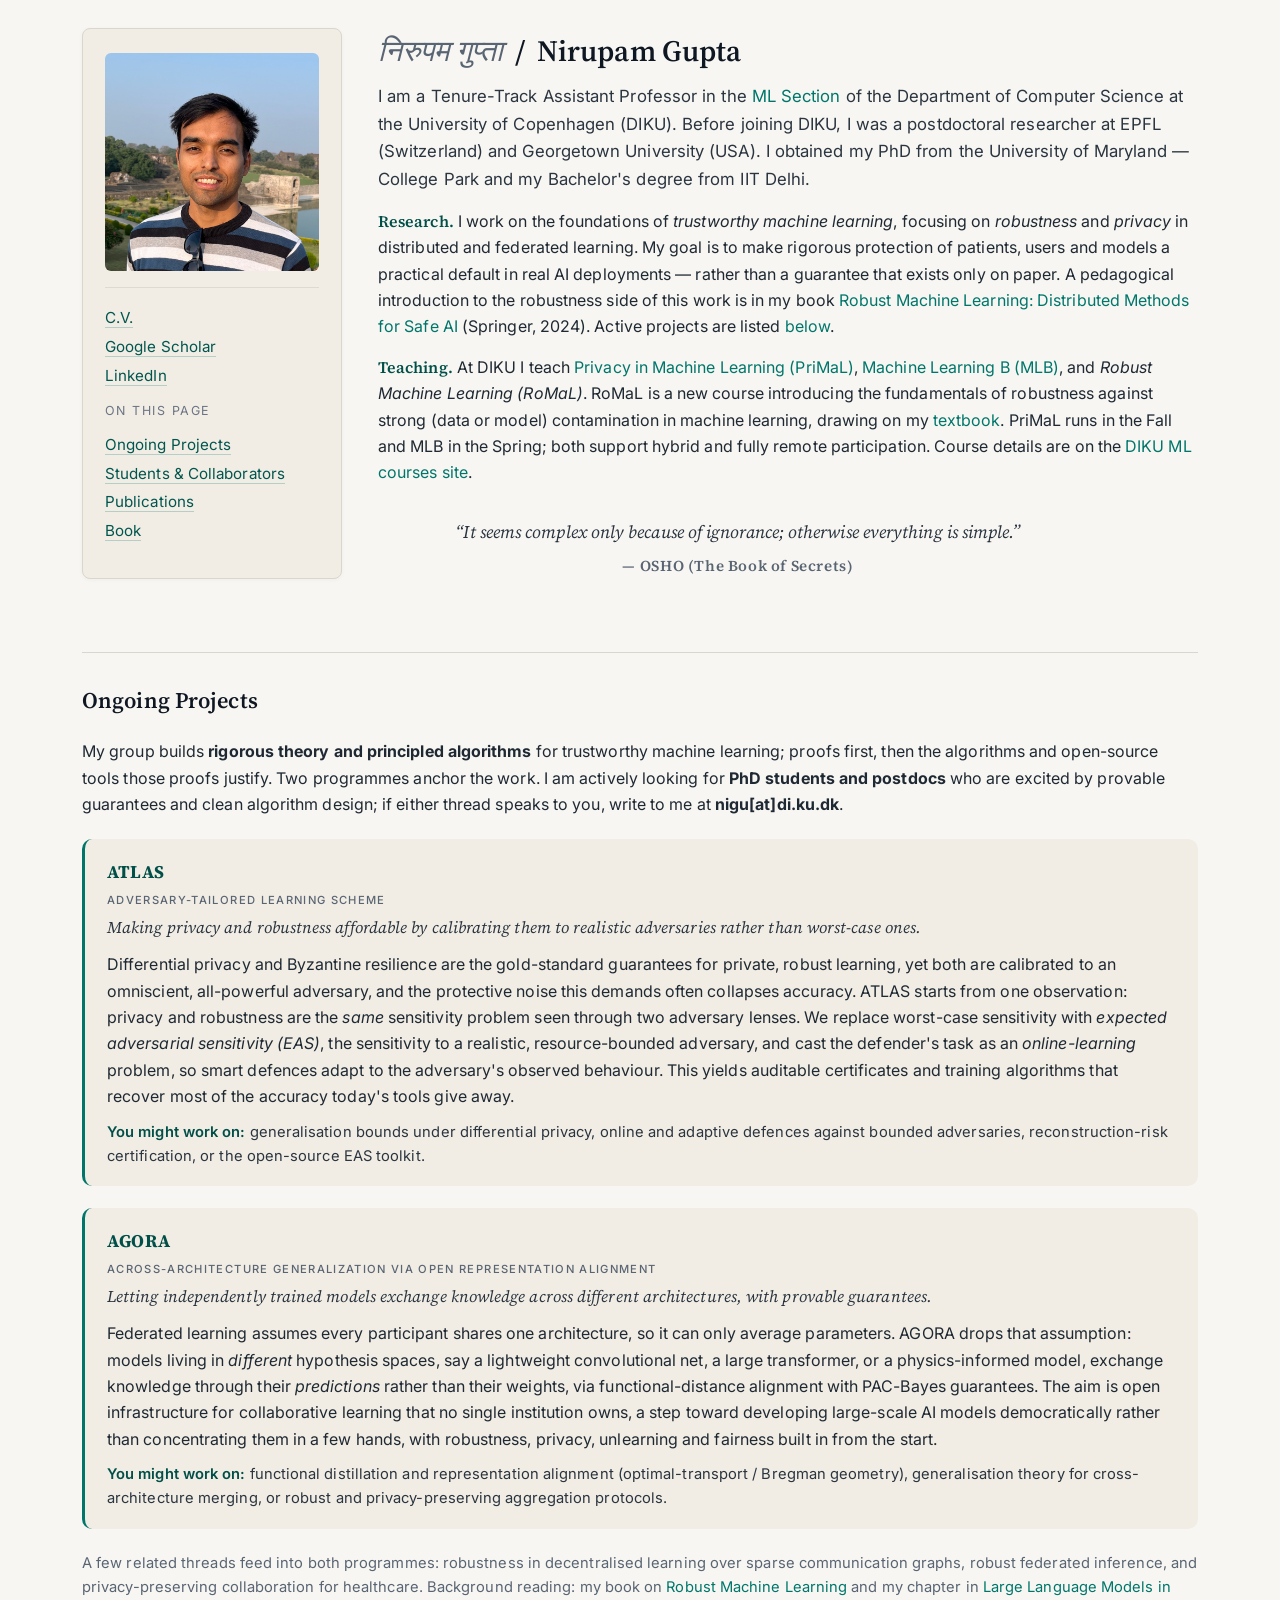
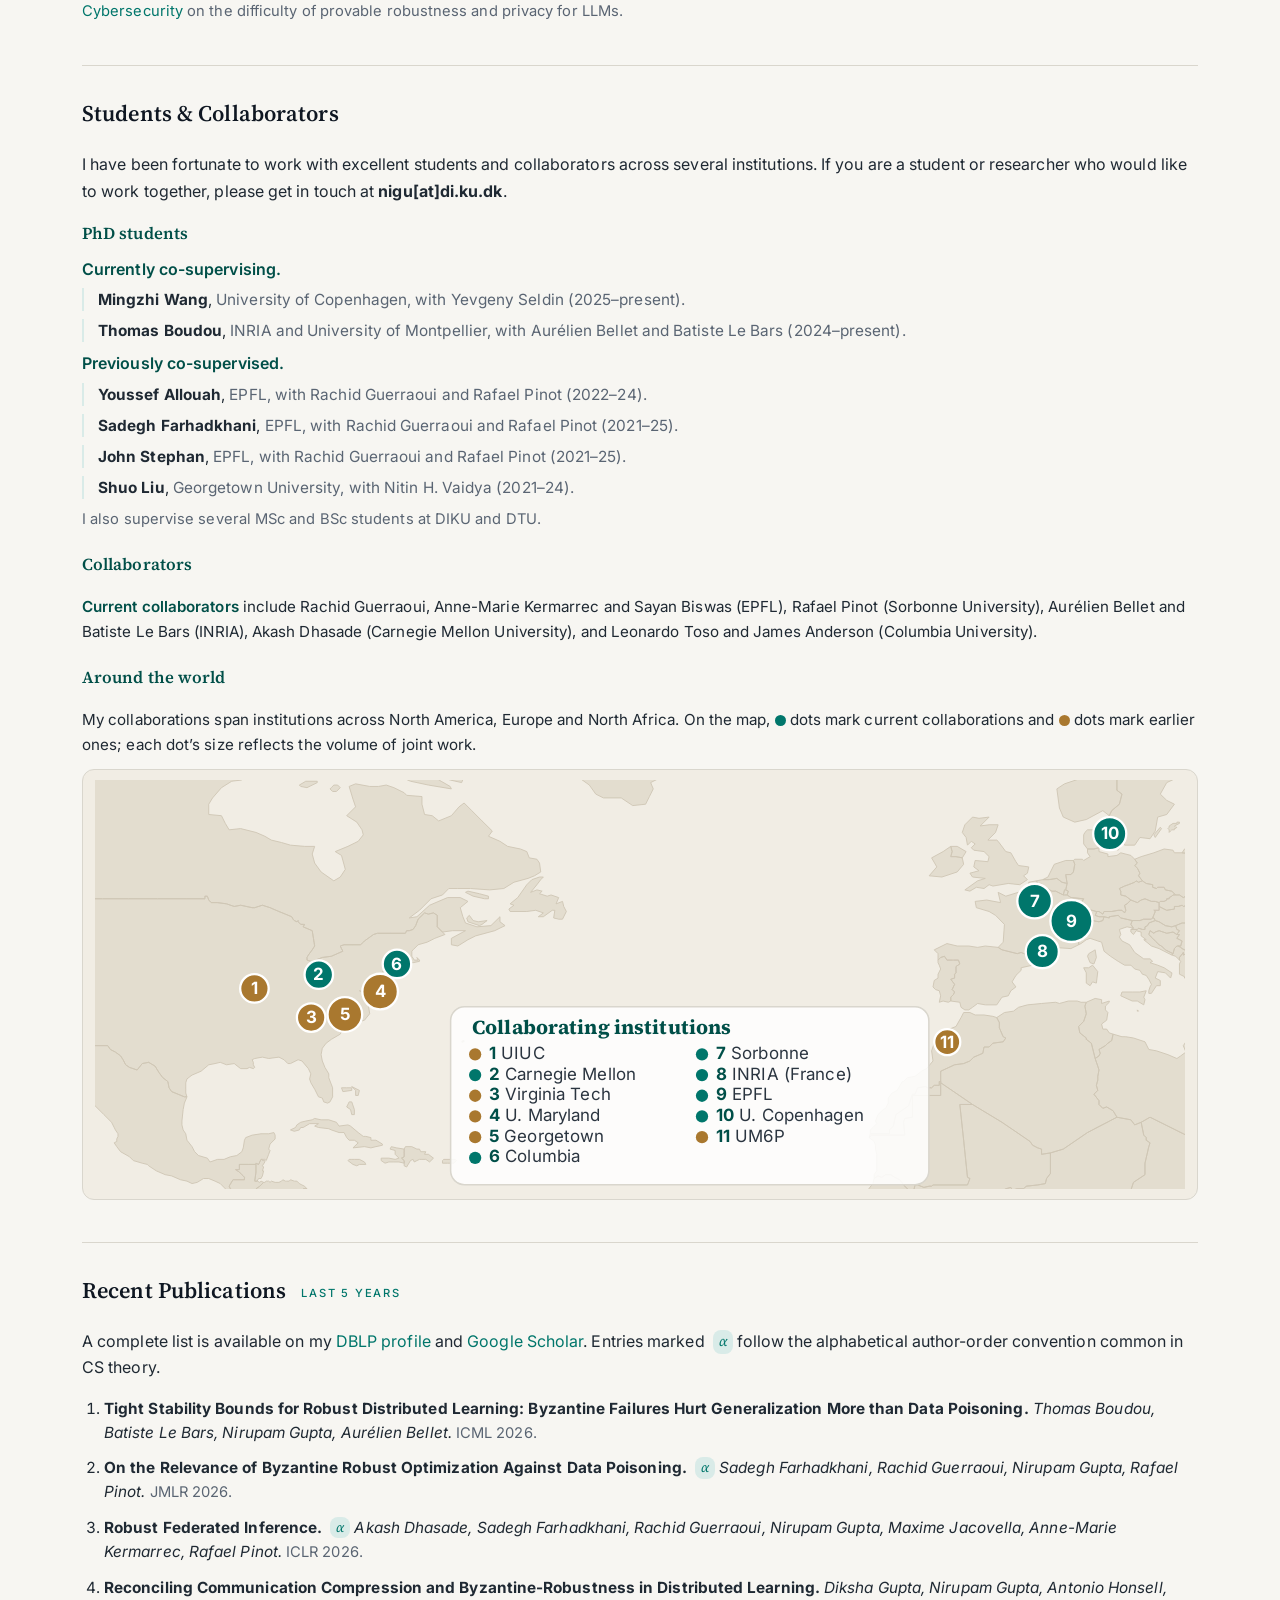
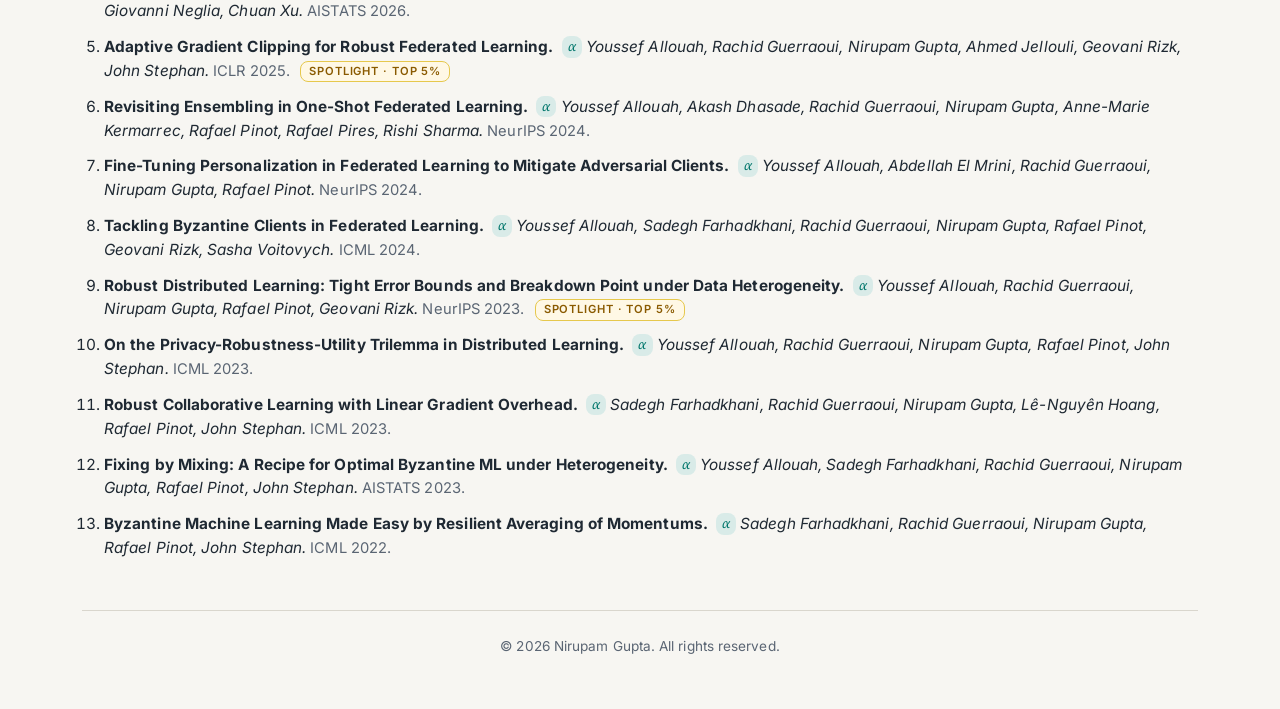
==== commit 1a03d185: "Simplify collaborator list in index.html Removed redundant collaborator names for clarity." ====
--- a/index.html
+++ b/index.html
@@ -682,9 +682,8 @@
       <p class="names">
         <span class="role-label">Current collaborators</span> include Rachid Guerraoui,
         Anne-Marie Kermarrec and Sayan Biswas (EPFL), Rafael Pinot (Sorbonne University),
-        Aur&eacute;lien Bellet and Batiste Le Bars (INRIA), and Akash Dhasade (Carnegie Mellon
-        University), together with Leonardo Toso and James Anderson (Columbia University) on recent
-        work.
+        Aur&eacute;lien Bellet and Batiste Le Bars (INRIA), Akash Dhasade (Carnegie Mellon
+        University), and Leonardo Toso and James Anderson (Columbia University).
       </p>
 
       <h3>Around the world</h3>
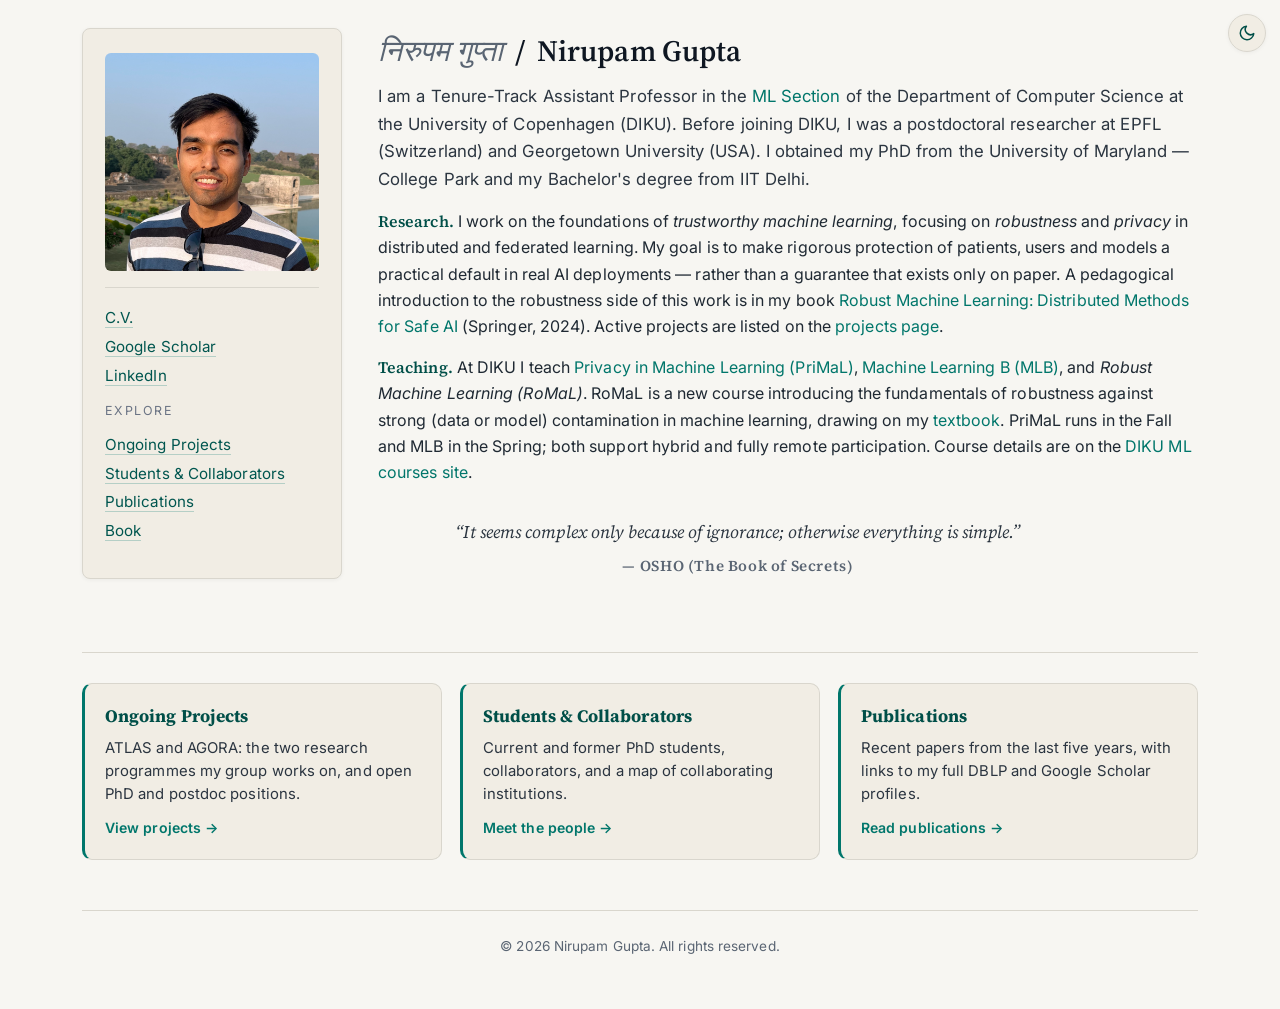
==== commit 56a22dbb: "Split site into pages, add dark mode and decorative margin art - Move Ongoing Projects, Students & C" ====
--- a/index.html
+++ b/index.html
@@ -14,470 +14,19 @@
   <link rel="preconnect" href="https://fonts.gstatic.com" crossorigin>
   <link href="https://fonts.googleapis.com/css2?family=Inter:wght@400;500;600;700&family=Source+Serif+4:ital,wght@0,400;0,600;0,700;1,400&display=swap" rel="stylesheet">
 
-  <style>
-    /* ---------- Reset & base ---------- */
-    *, *::before, *::after { box-sizing: border-box; }
-    html { scroll-behavior: smooth; }
-    body {
-      margin: 0;
-      background: #f7f6f2;            /* warm off-white -- easy on the eyes */
-      color: #1f2933;                 /* near-black, softer than pure #000 */
-      font-family: 'Inter', -apple-system, BlinkMacSystemFont, 'Segoe UI', sans-serif;
-      font-size: 16px;
-      line-height: 1.65;
-      letter-spacing: 0.005em;
-      -webkit-font-smoothing: antialiased;
-    }
-
-    /* ---------- Colour palette ---------- */
-    :root {
-      --accent:        #00766b;       /* deep teal (refined version of original #00A79F) */
-      --accent-soft:   #d9ebe8;
-      --accent-dark:   #004f48;
-      --sidebar-bg:    #f1ede4;       /* warm cream, distinct from page background */
-      --sidebar-text:  #2b3540;       /* near-black for body text */
-      --sidebar-link:  #00564f;       /* dark teal, high contrast on cream */
-      --sidebar-muted: #6b7484;       /* for "On this page" label */
-      --rule:          #d9d6cd;
-      --muted:         #5a6573;
-      --card-bg:       #ffffff;
-      --highlight-bg:  #fff8e5;       /* soft cream for callouts */
-      --highlight-bd:  #e6c84d;
-    }
-
-    /* ---------- Layout container ---------- */
-    .container {
-      max-width: 1180px;
-      margin: 0 auto;
-      padding: 28px 32px;
-    }
-
-    /* ---------- Header: profile + bio side by side, responsive ---------- */
-    .profile-grid {
-      display: grid;
-      grid-template-columns: 260px 1fr;
-      gap: 36px;
-      align-items: start;
-    }
-
-    .sidebar {
-      background: var(--sidebar-bg);
-      color: var(--sidebar-text);
-      padding: 24px 22px;
-      border-radius: 8px;
-      border: 1px solid var(--rule);
-      box-shadow: 0 1px 4px rgba(0,0,0,0.04);
-    }
-    .sidebar img {
-      width: 100%;
-      height: auto;
-      display: block;
-      border-radius: 6px;
-      background: #006f6f;
-    }
-    .sidebar hr {
-      border: none;
-      border-top: 1px solid rgba(0,0,0,0.08);
-      margin: 16px 0;
-    }
-    .sidebar p {
-      margin: 8px 0;
-      font-size: 0.95rem;
-      line-height: 1.9;
-    }
-    .sidebar a {
-      color: var(--sidebar-link);
-      text-decoration: none;
-      border-bottom: 1px solid rgba(0,118,107,0.25);
-      transition: border-color 0.2s, color 0.2s;
-    }
-    .sidebar a:visited {
-      color: var(--sidebar-link);
-    }
-    .sidebar a:hover {
-      color: var(--accent-dark);
-      border-bottom-color: var(--accent-dark);
-    }
-    .sidebar .nav-label {
-      font-size: 0.78rem;
-      letter-spacing: 0.12em;
-      text-transform: uppercase;
-      color: var(--sidebar-muted);
-      margin-top: 6px;
-      margin-bottom: 4px;
-    }
-
-    /* ---------- Main column ---------- */
-    .main { min-width: 0; } /* prevents grid overflow on narrow screens */
-    .main h1 {
-      font-family: 'Source Serif 4', Georgia, serif;
-      font-weight: 600;
-      font-size: 1.85rem;
-      line-height: 1.25;
-      margin: 4px 0 14px 0;
-      color: #0f1722;
-    }
-    .main h1 .lang-script {
-      font-weight: 400;
-      color: var(--muted);
-      font-style: italic;
-    }
-    .main p {
-      margin: 0 0 14px 0;
-    }
-    .lead {
-      font-size: 1.05rem;
-      color: #2b3540;
-    }
-    .label {
-      font-family: 'Source Serif 4', Georgia, serif;
-      font-weight: 600;
-      color: var(--accent-dark);
-    }
-
-    /* ---------- Links ---------- */
-    a {
-      color: var(--accent);
-      text-decoration: none;
-      transition: color 0.15s;
-    }
-    a:hover { color: var(--accent-dark); text-decoration: underline; text-decoration-thickness: 1px; text-underline-offset: 3px; }
-    a:visited { color: var(--accent-dark); }
-
-    /* ---------- Sections below the header ---------- */
-    .section {
-      margin-top: 42px;
-      padding-top: 30px;
-      border-top: 1px solid var(--rule);
-    }
-    .section h2 {
-      font-family: 'Source Serif 4', Georgia, serif;
-      font-weight: 600;
-      font-size: 1.4rem;
-      margin: 0 0 18px 0;
-      color: #0f1722;
-      letter-spacing: 0.005em;
-    }
-    .section h2 .anchor-tag {
-      display: inline-block;
-      margin-left: 10px;
-      font-family: 'Inter', sans-serif;
-      font-size: 0.7rem;
-      letter-spacing: 0.16em;
-      text-transform: uppercase;
-      color: var(--accent);
-      vertical-align: middle;
-      font-weight: 500;
-    }
-
-    /* ---------- Quote ---------- */
-    .quote {
-      font-family: 'Source Serif 4', Georgia, serif;
-      font-style: italic;
-      font-size: 1.1rem;
-      text-align: center;
-      color: #2b3540;
-      max-width: 720px;
-      margin: 6px auto 6px auto;
-      padding: 18px 24px;
-      line-height: 1.6;
-    }
-    .quote .attrib {
-      display: block;
-      margin-top: 8px;
-      font-style: normal;
-      font-weight: 600;
-      font-size: 0.95rem;
-      color: var(--muted);
-      letter-spacing: 0.04em;
-    }
-
-    /* ---------- Publication list ---------- */
-    .pub-list {
-      padding-left: 22px;
-      margin: 0;
-    }
-    .pub-list li {
-      margin-bottom: 12px;
-      line-height: 1.55;
-      font-size: 0.96rem;
-    }
-    .pub-list .venue {
-      color: var(--muted);
-      font-size: 0.92rem;
-    }
-    .pub-list .badge {
-      display: inline-block;
-      font-size: 0.7rem;
-      font-weight: 600;
-      letter-spacing: 0.08em;
-      text-transform: uppercase;
-      color: #8a5a00;
-      background: var(--highlight-bg);
-      border: 1px solid var(--highlight-bd);
-      padding: 1px 8px;
-      border-radius: 8px;
-      margin-left: 6px;
-      vertical-align: 1px;
-    }
-    .alpha-mark {
-      display: inline-block;
-      font-family: 'Source Serif 4', Georgia, serif;
-      font-style: italic;
-      font-size: 0.9em;
-      color: var(--accent);
-      background: var(--accent-soft);
-      padding: 0 6px;
-      border-radius: 8px;
-      margin-left: 4px;
-      vertical-align: 1px;
-      cursor: help;
-    }
-
-    /* ---------- Ongoing project blocks ---------- */
-    .project {
-      margin: 22px 0;
-      padding: 18px 22px;
-      background: var(--sidebar-bg);        /* warm cream, distinct from page */
-      border-left: 3px solid var(--accent);
-      border-radius: 10px;
-    }
-    .project h3 {
-      font-family: 'Source Serif 4', Georgia, serif;
-      font-weight: 700;
-      font-size: 1.12rem;
-      margin: 0 0 5px 0;
-      color: var(--accent-dark);
-      letter-spacing: 0.01em;
-    }
-    .project h3 .project-acr {
-      display: block;
-      font-family: 'Inter', sans-serif;
-      font-weight: 500;
-      font-size: 0.7rem;
-      letter-spacing: 0.12em;
-      text-transform: uppercase;
-      color: var(--muted);
-      margin-top: 4px;
-    }
-    .project .tagline {
-      font-family: 'Source Serif 4', Georgia, serif;
-      font-style: italic;
-      font-size: 1.02rem;
-      color: #2b3540;
-      margin: 0 0 10px 0;
-    }
-    .project p { margin: 0 0 10px 0; }
-    .project .works-on {
-      font-size: 0.92rem;
-      color: #2b3540;
-      margin-bottom: 0;
-    }
-    .project .works-label {
-      font-weight: 600;
-      color: var(--accent-dark);
-    }
-    .project-note {
-      font-size: 0.92rem;
-      color: var(--muted);
-      margin-top: 16px;
-    }
-
-    /* ---------- People: students & collaborators ---------- */
-    .people h3 {
-      font-family: 'Source Serif 4', Georgia, serif;
-      font-weight: 600;
-      font-size: 1.05rem;
-      color: var(--accent-dark);
-      margin: 20px 0 8px 0;
-    }
-    .people h3:first-of-type { margin-top: 4px; }
-    .people-list {
-      list-style: none;
-      padding-left: 0;
-      margin: 0 0 6px 0;
-    }
-    .people-list li {
-      margin-bottom: 8px;
-      line-height: 1.5;
-      font-size: 0.96rem;
-      padding-left: 14px;
-      border-left: 2px solid var(--accent-soft);
-    }
-    .people-list .aff { color: var(--muted); }
-    .people .names {
-      font-size: 0.95rem;
-      line-height: 1.65;
-    }
-    .people .role-label {
-      font-weight: 600;
-      color: var(--accent-dark);
-    }
-
-    /* ---------- Collaborator world map ---------- */
-    .collab-map {
-      background: var(--sidebar-bg);
-      border: 1px solid var(--rule);
-      border-radius: 12px;
-      padding: 10px 12px;
-      margin: 4px 0 14px 0;
-    }
-    .collab-map-svg { display: block; width: 100%; height: auto; }
-    .collab-map-svg .land {
-      fill: #e3ddcf;                 /* soft land tone on cream */
-      stroke: #cfc7b5;
-      stroke-width: 0.6;
-    }
-    .collab-map-svg .mk circle {
-      stroke: #ffffff;
-      stroke-width: 1.5;
-      transition: r 0.15s ease;
-    }
-    .collab-map-svg .mk.cur circle  { fill: var(--accent); }      /* teal = current */
-    .collab-map-svg .mk.past circle { fill: #a9782f; }            /* gold = earlier */
-    .collab-map-svg .map-num {
-      fill: #ffffff;
-      font-family: 'Inter', sans-serif;
-      font-size: 11px;
-      font-weight: 700;
-    }
-    .collab-map-svg .mk:hover circle { stroke: var(--accent-dark); stroke-width: 2.5; }
-
-    /* in-map legend panel */
-    .map-legend-box rect {
-      fill: #ffffff;
-      fill-opacity: 0.86;
-      stroke: var(--rule);
-      stroke-width: 1;
-    }
-    .map-legend-box .lg-title {
-      font-family: 'Source Serif 4', Georgia, serif;
-      font-size: 13px;
-      font-weight: 700;
-      fill: var(--accent-dark);
-    }
-    .map-legend-box .lg-item {
-      font-family: 'Inter', sans-serif;
-      font-size: 11px;
-      fill: #2b3540;
-    }
-    .map-legend-box .lg-n { font-weight: 700; fill: var(--accent-dark); }
-
-    /* inline colored dots used in the caption text */
-    .dot-current, .dot-earlier {
-      display: inline-block;
-      width: 11px; height: 11px;
-      border-radius: 50%;
-      vertical-align: baseline;
-      position: relative; top: 1px;
-    }
-    .dot-current { background: var(--accent); }
-    .dot-earlier { background: #a9782f; }
-
-    /* mobile fallback legend (shown only on narrow screens) */
-    .map-legend-fallback {
-      display: none;
-      list-style: none;
-      padding: 0;
-      margin: 12px 0 4px 0;
-    }
-    .map-legend-fallback .mlf-title {
-      font-family: 'Source Serif 4', Georgia, serif;
-      font-weight: 600;
-      color: var(--accent-dark);
-      font-size: 0.98rem;
-      margin-bottom: 8px;
-    }
-    .map-legend-fallback li {
-      display: flex;
-      align-items: baseline;
-      gap: 9px;
-      margin-bottom: 8px;
-      line-height: 1.4;
-    }
-    .mlf-dot {
-      flex: 0 0 auto;
-      display: inline-flex; align-items: center; justify-content: center;
-      width: 20px; height: 20px; border-radius: 50%;
-      color: #fff; font-size: 0.72rem; font-weight: 700;
-      position: relative; top: 3px;
-    }
-    .mlf-dot.cur  { background: var(--accent); }
-    .mlf-dot.past { background: #a9782f; }
-    .mlf-txt { font-size: 0.9rem; }
-    .mlf-txt strong { display: block; color: var(--sidebar-text); font-weight: 600; }
-    .mlf-collab { color: var(--muted); font-size: 0.82rem; }
-
-    @media (max-width: 600px) {
-      .map-legend-box { display: none; }      /* hide the on-map legend when the map gets small */
-      .map-legend-fallback { display: block; } /* show the readable text legend instead */
-    }
-
-    /* ---------- Footer ---------- */
-    footer {
-      margin-top: 50px;
-      padding: 24px 0;
-      border-top: 1px solid var(--rule);
-      text-align: center;
-      color: var(--muted);
-      font-size: 0.85rem;
-    }
-
-    /* ============================================================
-       Responsive breakpoints
-       ============================================================ */
-
-    /* Tablets ~1024px and below: tighten gutters */
-    @media (max-width: 1024px) {
-      .container { padding: 24px 24px; }
-      .profile-grid { grid-template-columns: 220px 1fr; gap: 28px; }
-      .main h1 { font-size: 1.7rem; }
-    }
-
-    /* Small tablets / large phones: stack sidebar on top of bio */
-    @media (max-width: 760px) {
-      .container { padding: 20px 18px; }
-      .profile-grid {
-        grid-template-columns: 1fr;
-        gap: 20px;
-      }
-      .sidebar {
-        display: grid;
-        grid-template-columns: 140px 1fr;
-        gap: 18px;
-        align-items: start;
-      }
-      .sidebar img { max-width: 140px; }
-      .sidebar hr { display: none; }
-      .sidebar .sidebar-content {
-        font-size: 0.95rem;
-      }
-      .main h1 { font-size: 1.5rem; }
-      .section { margin-top: 32px; padding-top: 22px; }
-      .section h2 { font-size: 1.25rem; }
-      .quote { font-size: 1rem; padding: 12px 8px; }
-    }
-
-    /* Phones ~480px and below: single column, sidebar fully stacked */
-    @media (max-width: 480px) {
-      body { font-size: 15px; }
-      .container { padding: 16px 14px; }
-      .sidebar {
-        grid-template-columns: 1fr;
-        text-align: center;
-      }
-      .sidebar img {
-        max-width: 180px;
-        margin: 0 auto;
-      }
-      .sidebar p { text-align: center; }
-      .pub-list { padding-left: 18px; }
-      .pub-list li { font-size: 0.93rem; }
-    }
-  </style>
+  <script>
+    // Apply a saved light/dark choice before the page paints (avoids a flash).
+    try { var t = localStorage.getItem('theme'); if (t) document.documentElement.setAttribute('data-theme', t); } catch (e) {}
+  </script>
+  <link rel="stylesheet" href="style.css">
 </head>
 
 <body>
+
+  <button class="theme-toggle" type="button" aria-label="Switch colour theme">
+    <svg class="icon-moon" viewBox="0 0 24 24" fill="none" stroke="currentColor" stroke-width="2" stroke-linecap="round" stroke-linejoin="round" aria-hidden="true"><path d="M21 12.8A9 9 0 1 1 11.2 3a7 7 0 0 0 9.8 9.8z"/></svg>
+    <svg class="icon-sun" viewBox="0 0 24 24" fill="none" stroke="currentColor" stroke-width="2" stroke-linecap="round" stroke-linejoin="round" aria-hidden="true"><circle cx="12" cy="12" r="4"/><path d="M12 2v2M12 20v2M4.9 4.9l1.4 1.4M17.7 17.7l1.4 1.4M2 12h2M20 12h2M4.9 19.1l1.4-1.4M17.7 6.3l1.4-1.4"/></svg>
+  </button>
 
   <div class="container">
 
@@ -495,11 +44,11 @@
             <a href="https://www.linkedin.com/in/niru-gupta/" target="_blank">LinkedIn</a>
           </p>
 
-          <p class="nav-label">On this page</p>
+          <p class="nav-label">Explore</p>
           <p>
-            <a href="#projects">Ongoing Projects</a><br>
-            <a href="#people">Students &amp; Collaborators</a><br>
-            <a href="#publications">Publications</a><br>
+            <a href="projects.html">Ongoing Projects</a><br>
+            <a href="people.html">Students &amp; Collaborators</a><br>
+            <a href="publications.html">Publications</a><br>
             <a href="https://link.springer.com/book/10.1007/978-981-97-0688-4" target="_blank">Book</a>
           </p>
         </div>
@@ -528,7 +77,7 @@
           introduction to the robustness side of this work is in my book
           <a href="https://link.springer.com/book/10.1007/978-981-97-0688-4" target="_blank">Robust
           Machine Learning: Distributed Methods for Safe AI</a> (Springer, 2024). Active projects
-          are listed <a href="#projects">below</a>.
+          are listed on the <a href="projects.html">projects page</a>.
         </p>
 
         <p>
@@ -555,282 +104,25 @@
       </section>
     </div>
 
-    <!-- ============ ONGOING PROJECTS ============ -->
-    <div class="section" id="projects">
-      <h2>Ongoing Projects</h2>
-
-      <p>
-        My group builds <strong>rigorous theory and principled algorithms</strong> for trustworthy
-        machine learning; proofs first, then the algorithms and open-source tools those proofs
-        justify. Two programmes anchor the work. I am actively looking for
-        <strong>PhD students and postdocs</strong> who are excited by provable guarantees and clean
-        algorithm design; if either thread speaks to you, write to me at
-        <strong>nigu[at]di.ku.dk</strong>.
-      </p>
-
-      <div class="project">
-        <h3>ATLAS
-          <span class="project-acr">Adversary-Tailored Learning Scheme</span>
-        </h3>
-        <p class="tagline">
-          Making privacy and robustness affordable by calibrating them to realistic adversaries
-          rather than worst-case ones.
-        </p>
-        <p>
-          Differential privacy and Byzantine resilience are the gold-standard guarantees for
-          private, robust learning, yet both are calibrated to an omniscient, all-powerful
-          adversary, and the protective noise this demands often collapses accuracy. ATLAS starts
-          from one observation: privacy and robustness are the <em>same</em> sensitivity problem
-          seen through two adversary lenses. We replace worst-case sensitivity with
-          <em>expected adversarial sensitivity (EAS)</em>, the sensitivity to a realistic,
-          resource-bounded adversary, and cast the defender's task as an <em>online-learning</em>
-          problem, so smart defences adapt to the adversary's observed behaviour. This yields
-          auditable certificates and training algorithms that recover most of the accuracy today's
-          tools give away.
-        </p>
-        <p class="works-on">
-          <span class="works-label">You might work on:</span> generalisation bounds under
-          differential privacy, online and adaptive defences against bounded adversaries,
-          reconstruction-risk certification, or the open-source EAS toolkit.
-        </p>
+    <!-- ============ EXPLORE: links to sub-pages ============ -->
+    <div class="section">
+      <div class="explore">
+        <a class="explore-card" href="projects.html">
+          <h3>Ongoing Projects</h3>
+          <p>ATLAS and AGORA: the two research programmes my group works on, and open PhD and postdoc positions.</p>
+          <span class="go">View projects &rarr;</span>
+        </a>
+        <a class="explore-card" href="people.html">
+          <h3>Students &amp; Collaborators</h3>
+          <p>Current and former PhD students, collaborators, and a map of collaborating institutions.</p>
+          <span class="go">Meet the people &rarr;</span>
+        </a>
+        <a class="explore-card" href="publications.html">
+          <h3>Publications</h3>
+          <p>Recent papers from the last five years, with links to my full DBLP and Google Scholar profiles.</p>
+          <span class="go">Read publications &rarr;</span>
+        </a>
       </div>
-
-      <div class="project">
-        <h3>AGORA
-          <span class="project-acr">Across-architecture Generalization via Open Representation Alignment</span>
-        </h3>
-        <p class="tagline">
-          Letting independently trained models exchange knowledge across different architectures,
-          with provable guarantees.
-        </p>
-        <p>
-          Federated learning assumes every participant shares one architecture, so it can only
-          average parameters. AGORA drops that assumption: models living in <em>different</em>
-          hypothesis spaces, say a lightweight convolutional net, a large transformer, or a
-          physics-informed model, exchange knowledge through their <em>predictions</em> rather
-          than their weights, via functional-distance alignment with PAC-Bayes guarantees. The aim
-          is open infrastructure for collaborative learning that no single institution owns, a step
-          toward developing large-scale AI models democratically rather than concentrating them in
-          a few hands, with robustness, privacy, unlearning and fairness built in from the start.
-        </p>
-        <p class="works-on">
-          <span class="works-label">You might work on:</span> functional distillation and
-          representation alignment (optimal-transport / Bregman geometry), generalisation theory
-          for cross-architecture merging, or robust and privacy-preserving aggregation protocols.
-        </p>
-      </div>
-
-      <p class="project-note">
-        A few related threads feed into both programmes: robustness in decentralised learning over
-        sparse communication graphs, robust federated inference, and privacy-preserving
-        collaboration for healthcare. Background reading: my book on
-        <a href="https://link.springer.com/book/10.1007/978-981-97-0688-4" target="_blank">Robust
-        Machine Learning</a> and my chapter in
-        <a href="https://library.oapen.org/handle/20.500.12657/90897" target="_blank">Large
-        Language Models in Cybersecurity</a> on the difficulty of provable robustness and privacy
-        for LLMs.
-      </p>
-    </div>
-
-    <!-- ============ PEOPLE ============ -->
-    <div class="section people" id="people">
-      <h2>Students &amp; Collaborators</h2>
-
-      <p>
-        I have been fortunate to work with excellent students and collaborators across several
-        institutions. If you are a student or researcher who would like to work together, please
-        get in touch at <strong>nigu[at]di.ku.dk</strong>.
-      </p>
-
-      <h3>PhD students</h3>
-      <p style="margin:0 0 6px 0;"><span class="role-label">Currently co-supervising.</span></p>
-      <ul class="people-list">
-        <li>
-          <strong>Mingzhi Wang</strong>,
-          <span class="aff">University of Copenhagen, with Yevgeny Seldin (2025&ndash;present).</span>
-        </li>
-        <li>
-          <strong>Thomas Boudou</strong>,
-          <span class="aff">INRIA and University of Montpellier, with Aur&eacute;lien Bellet and
-          Batiste Le Bars (2024&ndash;present).</span>
-        </li>
-      </ul>
-      <p style="margin:8px 0 6px 0;"><span class="role-label">Previously co-supervised.</span></p>
-      <ul class="people-list">
-        <li>
-          <strong>Youssef Allouah</strong>,
-          <span class="aff">EPFL, with Rachid Guerraoui and Rafael Pinot (2022&ndash;24).</span>
-        </li>
-        <li>
-          <strong>Sadegh Farhadkhani</strong>,
-          <span class="aff">EPFL, with Rachid Guerraoui and Rafael Pinot (2021&ndash;25).</span>
-        </li>
-        <li>
-          <strong>John Stephan</strong>,
-          <span class="aff">EPFL, with Rachid Guerraoui and Rafael Pinot (2021&ndash;25).</span>
-        </li>
-        <li>
-          <strong>Shuo Liu</strong>,
-          <span class="aff">Georgetown University, with Nitin H. Vaidya (2021&ndash;24).</span>
-        </li>
-      </ul>
-      <p class="project-note" style="margin-top:6px;">
-        I also supervise several MSc and BSc students at DIKU and DTU.
-      </p>
-
-      <h3>Collaborators</h3>
-      <p class="names">
-        <span class="role-label">Current collaborators</span> include Rachid Guerraoui,
-        Anne-Marie Kermarrec and Sayan Biswas (EPFL), Rafael Pinot (Sorbonne University),
-        Aur&eacute;lien Bellet and Batiste Le Bars (INRIA), Akash Dhasade (Carnegie Mellon
-        University), and Leonardo Toso and James Anderson (Columbia University).
-      </p>
-
-      <h3>Around the world</h3>
-      <p class="names" style="margin-bottom:12px;">
-        My collaborations span institutions across North America, Europe and North Africa. On the
-        map, <span class="dot-current"></span>&nbsp;dots mark current collaborations and
-        <span class="dot-earlier"></span>&nbsp;dots mark earlier ones; each dot&rsquo;s size reflects
-        the volume of joint work.
-      </p>
-      <div class="collab-map">
-      <svg class="collab-map-svg" viewBox="400.0 150.0 711.1 266.7" preserveAspectRatio="xMidYMid meet" role="img" aria-label="Map of collaborating institutions across North America, Europe and North Africa">
-        <path class="land" d="M1114.2,267.5 1113.3,269.2 1114.2,271.7 1116.7,273.3 1116.7,274.2 1115.0,275.0 1114.2,277.5 1111.7,280.0 1110.8,279.2 1110.8,278.3 1107.5,276.7 1107.5,273.3 1107.5,270.0 1108.3,268.3 1107.5,267.5 1107.5,265.8 1110.0,262.5 1110.0,264.2 1111.7,263.3 1112.5,265.0 1114.2,265.8 1114.2,267.5Z M1094.2,232.5 1094.2,235.0 1090.8,235.0 1091.7,235.8 1090.0,240.0 1089.2,240.8 1084.2,240.8 1081.7,241.7 1076.7,241.7 1069.2,240.0 1067.5,238.3 1061.7,239.2 1061.7,240.0 1058.3,239.2 1055.0,239.2 1052.5,238.3 1053.3,236.7 1053.3,235.8 1055.0,235.8 1057.5,237.5 1058.3,235.8 1063.3,235.8 1067.5,235.0 1070.0,235.0 1071.7,236.7 1072.5,235.0 1071.7,231.7 1073.3,230.8 1075.8,228.3 1080.0,230.0 1082.5,228.3 1085.0,227.5 1089.2,229.2 1091.7,229.2 1094.2,230.0 1094.2,230.8 1094.2,232.5Z M1018.3,215.0 1022.5,215.0 1027.5,214.2 1030.8,216.7 1034.2,217.5 1033.3,221.7 1032.5,221.7 1031.7,225.0 1026.7,222.5 1024.2,222.5 1020.0,220.0 1017.5,217.5 1015.0,217.5 1014.2,215.8 1018.3,215.0Z M984.2,446.7 980.8,445.0 977.5,445.0 975.8,446.7 973.3,445.8 972.5,443.3 970.0,442.5 970.0,439.2 970.8,436.7 970.8,435.0 975.0,430.0 975.8,426.7 977.5,425.0 980.8,425.8 982.5,425.0 983.3,423.3 987.5,420.8 989.2,419.2 994.2,416.7 997.5,415.8 998.3,417.5 1001.7,416.7 1001.7,420.0 1002.5,422.5 1005.8,425.8 1005.8,428.3 1012.5,430.0 1011.7,433.3 1010.8,435.0 1008.3,435.8 1006.7,438.3 1005.0,439.2 1000.0,439.2 997.5,438.3 995.8,439.2 993.3,439.2 983.3,439.2 983.3,442.5 984.2,446.7Z M569.2,368.3 567.5,368.3 566.7,365.0 564.2,363.3 565.8,360.0 567.5,360.0 569.2,365.0 569.2,368.3Z M567.5,352.5 561.7,353.3 560.8,350.8 564.2,350.8 567.5,350.8 567.5,352.5Z M572.5,352.5 571.7,355.8 570.0,355.8 570.0,352.5 567.5,350.0 572.5,352.5Z M1105.8,250.8 1107.5,250.8 1105.8,253.3 1109.2,255.0 1108.3,258.3 1106.7,258.3 1105.8,258.3 1104.2,260.0 1103.3,263.3 1098.3,260.8 1095.8,258.3 1094.2,257.5 1091.7,255.0 1090.0,253.3 1087.5,250.8 1088.3,248.3 1090.8,250.0 1091.7,249.2 1094.2,248.3 1099.2,250.0 1103.3,249.2 1105.8,250.8Z M505.0,400.8 505.0,400.0 506.7,400.8 508.3,397.5 509.2,397.5 509.2,398.3 510.8,398.3 510.8,399.2 509.2,401.7 510.0,402.5 509.2,405.0 510.0,405.0 509.2,408.3 508.3,410.0 506.7,410.0 505.8,411.7 504.2,411.7 505.0,405.8 505.0,400.8Z M640.0,320.8 639.2,320.8 640.0,320.8 640.0,320.0 640.0,320.8 639.2,320.8 640.0,320.8 640.8,320.8 640.8,320.0 640.0,320.0 640.0,320.8Z M646.7,241.7 650.0,242.5 655.8,241.7 652.5,244.2 650.8,245.0 643.3,242.5 642.5,240.0 644.2,238.3 646.7,241.7Z M656.7,227.5 654.2,227.5 646.7,225.8 641.7,223.3 643.3,222.5 650.8,224.2 656.7,225.8 656.7,227.5Z M688.3,218.3 684.2,223.3 688.3,221.7 691.7,222.5 690.0,224.2 695.0,225.8 697.5,225.0 702.5,226.7 700.8,230.8 705.0,229.2 705.8,232.5 707.5,235.8 705.0,240.8 702.5,240.8 699.2,240.0 700.0,235.0 698.3,235.0 692.5,239.2 689.2,239.2 692.5,236.7 687.5,235.0 681.7,235.8 670.8,235.8 670.0,234.2 673.3,231.7 670.8,230.8 675.8,226.7 681.7,218.3 685.0,215.0 690.0,213.3 692.5,213.3 690.8,215.0 688.3,218.3Z M560.0,155.0 557.5,157.5 555.0,157.5 553.3,155.8 554.2,155.0 555.8,153.3 558.3,153.3 560.0,155.0Z M545.0,151.7 538.3,155.0 534.2,154.2 533.3,153.3 537.5,150.8 545.0,150.8 545.0,151.7Z M496.7,114.2 496.7,119.2 504.2,115.0 510.8,119.2 509.2,123.3 515.0,126.7 520.8,122.5 524.2,117.5 525.0,111.7 532.5,112.5 540.8,113.3 548.3,115.8 549.2,118.3 545.0,121.7 548.3,124.2 547.5,127.5 536.7,130.8 529.2,131.7 523.3,130.0 521.7,133.3 516.7,137.5 515.0,140.0 508.3,144.2 500.8,144.2 495.8,146.7 495.8,150.0 489.2,150.8 482.5,155.0 476.7,161.7 474.2,165.8 474.2,172.5 482.5,173.3 485.0,178.3 487.5,182.5 495.0,181.7 505.0,184.2 510.8,186.7 515.0,189.2 521.7,190.8 527.5,192.5 536.7,193.3 543.3,193.3 541.7,198.3 543.3,204.2 547.5,210.0 555.8,215.8 560.0,213.3 563.3,208.3 560.8,199.2 556.7,196.7 565.0,193.3 571.7,190.0 575.0,185.8 574.2,182.5 570.8,177.5 564.2,173.3 570.0,167.5 568.3,162.5 565.8,154.2 570.0,152.5 579.2,154.2 585.0,154.2 590.0,153.3 595.0,155.0 601.7,158.3 603.3,160.0 613.3,160.8 613.3,165.8 615.0,172.5 620.0,173.3 624.2,176.7 632.5,173.3 637.5,167.5 640.8,165.0 645.8,170.0 652.5,176.7 659.2,183.3 656.7,186.7 664.2,190.0 669.2,193.3 677.5,195.0 681.7,196.7 683.3,200.8 688.3,201.7 690.0,204.2 690.8,210.0 686.7,212.5 682.5,214.2 673.3,216.7 666.7,220.8 657.5,221.7 645.0,220.8 636.7,220.8 630.8,220.8 626.7,225.0 619.2,227.5 611.7,235.0 605.0,240.0 610.0,239.2 618.3,231.7 630.0,226.7 638.3,226.7 643.3,229.2 638.3,233.3 640.0,239.2 641.7,243.3 649.2,245.8 658.3,245.0 664.2,239.2 664.2,242.5 667.5,245.0 660.8,248.3 648.3,251.7 643.3,254.2 636.7,258.3 632.5,257.5 632.5,253.3 641.7,248.3 633.3,248.3 626.7,249.2 623.3,245.8 623.3,238.3 620.8,236.7 617.5,237.5 615.0,236.7 610.8,240.8 609.2,245.0 607.5,247.5 605.0,248.3 603.3,248.3 602.5,250.0 592.5,250.0 584.2,250.0 581.7,250.8 575.8,255.0 575.0,255.8 573.3,257.5 568.3,257.5 562.5,257.5 560.0,258.3 560.8,260.0 561.7,261.7 554.2,265.0 548.3,265.8 541.7,268.3 540.8,268.3 538.3,267.5 538.3,266.7 538.3,265.8 539.2,264.2 541.7,260.8 543.3,258.3 542.5,253.3 541.7,248.3 535.8,245.8 536.7,244.2 535.8,244.2 534.2,244.2 532.5,242.5 532.5,241.7 531.7,242.5 530.0,241.7 529.2,240.8 528.3,239.2 524.2,237.5 520.0,235.8 514.2,233.3 509.2,231.7 504.2,233.3 502.5,233.3 495.0,231.7 490.8,232.5 485.8,230.8 480.0,230.0 475.8,230.0 474.2,228.3 473.3,225.8 471.7,225.8 471.7,227.5 460.0,227.5 440.8,227.5 421.7,227.5 405.0,227.5 388.3,227.5 372.5,227.5 355.0,227.5 350.0,227.5 333.3,227.5 317.5,227.5 316.7,227.5 305.8,222.5 301.7,220.0 291.7,217.5 289.2,212.5 290.0,209.2 282.5,206.7 281.7,202.5 275.0,198.3 275.0,195.8 277.5,192.5 277.5,189.2 268.3,185.8 262.5,179.2 259.2,175.8 254.2,173.3 250.0,170.8 247.5,167.5 241.7,170.0 236.7,172.5 231.7,169.2 227.5,166.7 222.5,165.0 216.7,165.0 216.7,133.3 216.7,112.5 227.5,114.2 235.8,116.7 241.7,117.5 246.7,115.0 253.3,113.3 261.7,114.2 270.0,111.7 279.2,110.0 282.5,112.5 286.7,110.8 288.3,108.3 291.7,109.2 301.7,114.2 308.3,110.0 309.2,114.2 316.7,113.3 318.3,111.7 325.0,112.5 333.3,114.2 346.7,116.7 354.2,117.5 360.0,117.5 367.5,120.0 359.2,122.5 369.2,124.2 384.2,123.3 389.2,122.5 395.0,125.8 400.8,122.5 395.8,120.8 399.2,118.3 405.8,118.3 410.0,117.5 415.0,119.2 420.0,122.5 426.7,121.7 436.7,124.2 445.0,123.3 453.3,123.3 452.5,120.0 457.5,119.2 465.8,120.8 465.8,125.8 469.2,121.7 474.2,121.7 476.7,116.7 470.8,112.5 464.2,110.8 464.2,104.2 470.8,100.8 478.3,101.7 484.2,104.2 491.7,110.0 486.7,112.5 496.7,114.2Z M519.2,93.3 523.3,96.7 528.3,92.5 542.5,90.0 552.5,95.8 551.7,100.0 562.5,98.3 567.5,95.8 580.0,98.3 587.5,101.7 588.3,103.3 598.3,102.5 604.2,105.8 617.5,108.3 622.5,110.8 628.3,115.8 617.5,118.3 630.8,121.7 640.0,123.3 647.5,128.3 656.7,128.3 655.0,132.5 645.0,139.2 638.3,136.7 629.2,130.8 622.5,131.7 621.7,135.0 627.5,138.3 635.0,140.8 637.5,142.5 640.8,147.5 639.2,151.7 631.7,150.0 617.5,145.8 625.8,150.8 631.7,154.2 632.5,155.8 617.5,153.3 605.8,150.8 598.3,147.5 600.8,145.8 592.5,143.3 584.2,140.8 584.2,142.5 568.3,143.3 563.3,141.7 567.5,137.5 577.5,136.7 589.2,136.7 587.5,134.2 589.2,131.7 596.7,125.8 595.0,123.3 592.5,121.7 584.2,119.2 573.3,117.5 576.7,115.8 570.8,112.5 565.8,111.7 561.7,110.0 558.3,111.7 548.3,112.5 528.3,111.7 516.7,110.0 507.5,109.2 502.5,106.7 508.3,104.2 500.8,104.2 499.2,98.3 503.3,93.3 509.2,91.7 523.3,90.0 519.2,93.3Z M1053.3,235.8 1053.3,236.7 1052.5,238.3 1055.0,239.2 1058.3,239.2 1057.5,241.7 1055.0,242.5 1050.8,241.7 1050.0,244.2 1047.5,244.2 1045.8,243.3 1043.3,245.8 1040.0,245.8 1038.3,244.2 1035.8,241.7 1033.3,243.3 1033.3,240.0 1037.5,237.5 1037.5,235.8 1040.0,236.7 1041.7,235.8 1045.8,235.8 1047.5,234.2 1053.3,235.8Z M543.3,370.8 547.5,371.7 552.5,371.7 557.5,373.3 559.2,375.8 565.0,375.0 566.7,375.8 571.7,380.0 575.0,382.5 576.7,382.5 580.0,383.3 580.0,385.0 583.3,385.0 587.5,387.5 587.5,388.3 583.3,389.2 580.0,390.0 575.8,389.2 568.3,390.0 571.7,386.7 569.2,385.0 565.8,385.0 564.2,383.3 562.5,380.0 559.2,380.0 554.2,378.3 552.5,377.5 545.8,376.7 543.3,375.8 545.8,374.2 540.0,374.2 535.8,376.7 534.2,376.7 533.3,378.3 530.0,379.2 527.5,378.3 530.8,376.7 531.7,375.0 534.2,373.3 537.5,372.5 541.7,371.7 543.3,370.8Z M1094.2,230.0 1091.7,229.2 1089.2,229.2 1085.0,227.5 1082.5,228.3 1080.0,230.0 1075.8,228.3 1072.5,225.8 1069.2,225.0 1069.2,222.5 1068.3,220.8 1071.7,219.2 1074.2,218.3 1078.3,216.7 1079.2,215.8 1080.8,216.7 1083.3,215.8 1085.8,217.5 1090.0,218.3 1090.0,220.0 1092.5,220.8 1093.3,220.0 1097.5,220.0 1098.3,221.7 1102.5,222.5 1105.0,225.0 1103.3,225.0 1102.5,225.8 1100.8,226.7 1100.8,227.5 1099.2,227.5 1099.2,228.3 1097.5,229.2 1095.0,229.2 1094.2,230.0Z M1055.0,194.2 1055.0,196.7 1060.8,198.3 1060.8,200.0 1066.7,199.2 1069.2,197.5 1075.8,199.2 1078.3,201.7 1080.0,204.2 1078.3,205.8 1080.0,207.5 1081.7,210.8 1080.8,212.5 1083.3,215.8 1080.8,216.7 1079.2,215.8 1078.3,216.7 1074.2,218.3 1071.7,219.2 1068.3,220.8 1069.2,222.5 1069.2,225.0 1072.5,225.8 1075.8,228.3 1073.3,230.8 1071.7,231.7 1072.5,235.0 1071.7,236.7 1070.0,235.0 1067.5,235.0 1063.3,235.8 1058.3,235.8 1057.5,237.5 1055.0,235.8 1053.3,235.8 1047.5,234.2 1045.8,235.8 1041.7,235.8 1042.5,231.7 1045.0,227.5 1036.7,226.7 1034.2,225.0 1035.0,222.5 1033.3,221.7 1034.2,217.5 1033.3,211.7 1036.7,211.7 1038.3,210.0 1039.2,205.0 1038.3,202.5 1039.2,201.7 1044.2,201.7 1045.0,202.5 1049.2,200.0 1047.5,197.5 1047.5,195.0 1051.7,195.0 1055.0,194.2Z M1070.8,190.8 1067.5,195.8 1061.7,192.5 1060.8,190.0 1068.3,188.3 1070.8,190.8Z M1060.8,186.7 1059.2,188.3 1057.5,187.5 1053.3,191.7 1055.0,194.2 1051.7,195.0 1047.5,195.0 1045.0,191.7 1045.0,185.8 1045.8,184.2 1047.5,182.5 1052.5,182.5 1054.2,180.8 1059.2,179.2 1058.3,182.5 1056.7,184.2 1057.5,185.8 1060.8,186.7Z M601.7,390.8 602.5,389.2 606.7,389.2 610.0,390.8 611.7,390.8 612.5,392.5 615.8,392.5 615.0,394.2 617.5,394.2 620.8,396.7 618.3,399.2 615.8,397.5 613.3,397.5 611.7,397.5 610.0,398.3 608.3,399.2 607.5,397.5 605.8,398.3 603.3,402.5 601.7,401.7 601.7,400.0 601.7,398.3 600.0,396.7 601.7,395.8 601.7,393.3 601.7,390.8Z M1066.7,370.0 1047.5,380.0 1031.7,390.8 1023.3,393.3 1017.5,394.2 1017.5,390.8 1015.0,390.0 1011.7,388.3 1010.0,385.8 991.7,373.3 972.5,361.7 951.7,347.5 951.7,346.7 951.7,340.0 960.8,335.8 966.7,335.0 970.8,333.3 973.3,330.8 979.2,328.3 980.0,324.2 983.3,324.2 985.8,321.7 992.5,320.8 994.2,318.3 992.5,317.5 990.0,311.7 990.0,308.3 988.3,305.0 993.3,301.7 999.2,300.8 1002.5,298.3 1008.3,296.7 1017.5,295.8 1026.7,295.0 1029.2,295.8 1035.0,294.2 1040.8,294.2 1043.3,295.0 1046.7,295.0 1045.8,297.5 1046.7,302.5 1045.0,307.5 1041.7,310.8 1042.5,315.0 1046.7,318.3 1046.7,319.2 1050.0,321.7 1052.5,331.7 1054.2,336.7 1055.0,339.2 1054.2,343.3 1054.2,345.8 1053.3,349.2 1054.2,352.5 1051.7,355.0 1055.0,359.2 1055.0,361.7 1057.5,364.2 1060.0,363.3 1064.2,365.8 1066.7,370.0Z M950.0,267.5 950.0,263.3 947.5,260.8 955.8,256.7 962.5,258.3 970.0,258.3 975.8,259.2 980.8,258.3 989.2,259.2 991.7,260.8 1001.7,263.3 1004.2,262.5 1010.0,265.0 1016.7,264.2 1016.7,267.5 1011.7,270.8 1004.2,272.5 1004.2,274.2 1000.8,277.5 998.3,281.7 1000.8,285.0 997.5,287.5 995.8,290.8 991.7,291.7 988.3,296.7 980.8,296.7 975.8,295.8 972.5,298.3 970.0,300.0 967.5,300.0 965.0,298.3 964.2,295.0 958.3,294.2 958.3,291.7 960.0,290.0 960.8,288.3 959.2,286.7 960.8,283.3 958.3,280.0 960.8,279.2 960.8,276.7 961.7,275.8 961.7,271.7 964.2,270.0 963.3,267.5 960.0,267.5 959.2,267.5 955.8,267.5 954.2,265.0 951.7,265.8 950.0,267.5Z M1053.3,265.8 1051.7,270.0 1049.2,269.2 1047.5,265.0 1048.3,263.3 1052.5,260.8 1053.3,265.8Z M1020.0,220.0 1024.2,222.5 1026.7,222.5 1031.7,225.0 1032.5,225.0 1034.2,225.0 1036.7,226.7 1045.0,227.5 1042.5,231.7 1041.7,235.8 1040.0,236.7 1037.5,235.8 1037.5,237.5 1033.3,240.0 1033.3,243.3 1035.8,241.7 1038.3,244.2 1037.5,245.8 1039.2,248.3 1037.5,250.0 1039.2,254.2 1041.7,255.0 1041.7,257.5 1036.7,260.0 1025.0,259.2 1017.5,260.8 1016.7,264.2 1010.0,265.0 1004.2,262.5 1001.7,263.3 991.7,260.8 989.2,259.2 992.5,255.8 993.3,244.2 987.5,238.3 983.3,235.8 975.0,233.3 974.2,229.2 981.7,228.3 990.8,230.0 989.2,223.3 994.2,225.8 1007.5,221.7 1009.2,216.7 1014.2,215.8 1015.0,217.5 1017.5,217.5 1020.0,220.0Z M968.3,196.7 965.8,200.8 961.7,200.0 958.3,200.0 959.2,196.7 958.3,193.3 962.5,193.3 968.3,196.7Z M983.3,174.2 977.5,180.0 983.3,179.2 989.2,179.2 987.5,184.2 982.5,189.2 988.3,189.2 989.2,190.0 994.2,196.7 997.5,197.5 1000.8,203.3 1002.5,205.8 1009.2,206.7 1008.3,210.8 1005.8,212.5 1008.3,215.0 1003.3,218.3 995.8,217.5 985.8,219.2 983.3,218.3 980.0,220.8 975.0,220.0 970.8,222.5 967.5,221.7 975.8,215.8 980.8,214.2 972.5,213.3 970.8,210.8 976.7,209.2 973.3,206.7 974.2,202.5 982.5,203.3 983.3,200.0 980.0,196.7 973.3,195.8 971.7,194.2 974.2,191.7 971.7,190.0 969.2,192.5 968.3,187.5 965.8,184.2 967.5,179.2 972.5,174.2 976.7,175.0 983.3,174.2Z M740.0,40.8 759.2,37.5 778.3,37.5 785.8,35.8 805.0,35.0 849.2,35.8 884.2,40.0 874.2,42.5 852.5,42.5 822.5,43.3 825.8,44.2 845.0,43.3 861.7,45.8 872.5,44.2 877.5,45.8 871.7,49.2 885.8,46.7 912.5,45.0 929.2,45.8 932.5,48.3 909.2,52.5 906.7,53.3 888.3,54.2 901.7,55.0 895.0,59.2 890.8,62.5 890.8,68.3 897.5,72.5 888.3,72.5 879.2,74.2 890.0,77.5 890.8,81.7 885.0,82.5 892.5,87.5 880.0,87.5 886.7,90.0 885.0,91.7 876.7,92.5 869.2,92.5 875.8,96.7 875.8,99.2 865.0,96.7 862.5,98.3 870.0,99.2 876.7,103.3 879.2,107.5 869.2,108.3 865.0,106.7 858.3,103.3 860.0,106.7 853.3,110.0 868.3,110.0 875.8,110.0 860.8,115.0 845.8,120.0 830.0,121.7 823.3,121.7 817.5,123.3 810.0,129.2 798.3,133.3 794.2,133.3 786.7,135.0 779.2,136.7 774.2,140.0 774.2,143.3 770.8,147.5 762.5,151.7 764.2,155.8 761.7,160.8 759.2,165.8 750.8,166.7 743.3,161.7 731.7,161.7 726.7,159.2 722.5,153.3 713.3,146.7 710.0,142.5 709.2,137.5 701.7,132.5 704.2,128.3 700.0,126.7 705.8,120.0 714.2,118.3 715.8,115.8 717.5,111.7 710.8,113.3 708.3,114.2 703.3,115.0 695.8,113.3 695.8,109.2 698.3,106.7 703.3,106.7 714.2,108.3 705.0,104.2 700.0,102.5 694.2,103.3 690.0,101.7 695.8,96.7 692.5,95.0 688.3,90.8 681.7,85.0 674.2,82.5 674.2,80.8 660.0,77.5 647.5,76.7 633.3,76.7 619.2,77.5 613.3,75.8 603.3,72.5 617.5,70.8 629.2,70.0 605.0,68.3 592.5,66.7 593.3,64.2 615.0,61.7 635.0,59.2 637.5,56.7 622.5,55.0 626.7,52.5 645.8,49.2 654.2,48.3 651.7,45.8 665.0,44.2 682.5,43.3 699.2,43.3 705.0,45.0 720.0,41.7 733.3,44.2 740.8,44.2 752.5,46.7 739.2,43.3 740.0,40.8Z M499.2,423.3 496.7,422.5 493.3,422.5 490.8,421.7 487.5,419.2 487.5,417.5 488.3,416.7 487.5,415.0 490.0,410.8 497.5,410.8 497.5,409.2 496.7,408.3 495.8,407.5 494.2,405.8 491.7,404.2 494.2,404.2 494.2,400.8 500.0,400.8 505.0,400.8 505.0,405.8 504.2,411.7 505.8,411.7 507.5,412.5 508.3,411.7 510.0,412.5 507.5,415.0 505.0,416.7 504.2,417.5 505.0,418.3 503.3,420.0 502.5,420.0 502.5,420.8 501.7,421.7 500.0,422.5 499.2,423.3Z M515.0,427.5 514.2,425.8 512.5,425.8 512.5,423.3 511.7,422.5 510.8,422.5 508.3,423.3 508.3,422.5 506.7,421.7 505.0,420.0 503.3,420.0 505.0,418.3 504.2,417.5 505.0,416.7 507.5,415.0 510.0,412.5 510.8,412.5 511.7,411.7 513.3,411.7 514.2,412.5 515.0,411.7 517.5,412.5 520.0,412.5 521.7,411.7 522.5,410.8 524.2,411.7 525.0,411.7 526.7,411.7 527.5,410.8 530.0,411.7 531.7,411.7 533.3,413.3 535.0,414.2 536.7,415.0 538.3,416.7 535.8,416.7 535.0,417.5 533.3,418.3 531.7,418.3 530.8,419.2 530.0,418.3 529.2,417.5 528.3,417.5 527.5,419.2 526.7,419.2 526.7,420.0 525.0,421.7 524.2,422.5 523.3,423.3 521.7,421.7 520.8,423.3 519.2,423.3 518.3,423.3 518.3,426.7 517.5,426.7 516.7,427.5 515.0,427.5Z M1105.0,245.0 1105.8,247.5 1107.5,248.3 1105.8,250.8 1103.3,249.2 1099.2,250.0 1094.2,248.3 1091.7,249.2 1090.8,250.0 1088.3,248.3 1087.5,250.8 1090.0,253.3 1091.7,255.0 1094.2,257.5 1095.8,258.3 1098.3,260.8 1103.3,263.3 1102.5,264.2 1097.5,261.7 1094.2,260.0 1089.2,258.3 1084.2,254.2 1085.8,254.2 1082.5,251.7 1082.5,249.2 1079.2,248.3 1077.5,250.8 1075.8,249.2 1075.8,247.5 1080.0,247.5 1080.8,246.7 1083.3,247.5 1085.0,247.5 1085.0,245.8 1086.7,245.0 1087.5,243.3 1091.7,241.7 1094.2,242.5 1098.3,245.0 1102.5,245.8 1105.0,245.0Z M593.3,389.2 596.7,390.0 601.7,390.8 601.7,393.3 601.7,395.8 600.0,396.7 601.7,398.3 601.7,400.0 598.3,399.2 595.0,399.2 591.7,399.2 589.2,400.0 586.7,398.3 586.7,396.7 591.7,396.7 595.8,397.5 598.3,396.7 595.8,394.2 595.8,391.7 592.5,390.8 593.3,389.2Z M1090.0,240.0 1091.7,235.8 1090.8,235.0 1094.2,235.0 1094.2,232.5 1097.5,234.2 1099.2,235.0 1104.2,234.2 1104.2,232.5 1106.7,232.5 1109.2,231.7 1110.0,232.5 1112.5,231.7 1113.3,230.0 1115.8,230.0 1121.7,231.7 1122.5,230.8 1125.8,232.5 1125.8,234.2 1122.5,235.0 1120.0,239.2 1116.7,242.5 1112.5,243.3 1109.2,243.3 1105.0,245.0 1102.5,245.8 1098.3,245.0 1094.2,242.5 1091.7,241.7 1090.8,240.0 1090.0,240.0Z M965.8,200.8 966.7,205.0 962.5,210.0 952.5,213.3 944.2,212.5 949.2,206.7 945.8,200.8 953.3,196.7 958.3,193.3 959.2,196.7 958.3,200.0 961.7,200.0 965.8,200.8Z M1085.8,287.5 1084.2,291.7 1085.0,293.3 1084.2,296.7 1080.0,294.2 1076.7,294.2 1069.2,290.8 1070.0,288.3 1076.7,288.3 1081.7,288.3 1085.8,287.5Z M1050.8,270.8 1054.2,275.0 1053.3,282.5 1050.8,281.7 1049.2,284.2 1046.7,282.5 1046.7,275.8 1045.0,272.5 1048.3,272.5 1050.8,270.8Z M1069.2,240.0 1076.7,241.7 1075.8,244.2 1077.5,246.7 1073.3,245.8 1068.3,247.5 1069.2,250.8 1068.3,252.5 1070.0,255.0 1075.0,257.5 1078.3,262.5 1084.2,266.7 1088.3,266.7 1090.0,268.3 1088.3,269.2 1093.3,270.8 1097.5,272.5 1102.5,275.8 1102.5,276.7 1101.7,279.2 1098.3,275.8 1093.3,275.0 1091.7,279.2 1095.0,280.8 1095.0,284.2 1092.5,284.2 1089.2,289.2 1087.5,289.2 1087.5,287.5 1088.3,285.0 1089.2,283.3 1087.5,280.0 1085.8,277.5 1083.3,276.7 1081.7,274.2 1078.3,273.3 1075.8,270.8 1071.7,270.8 1067.5,268.3 1062.5,265.0 1058.3,261.7 1056.7,255.8 1054.2,255.0 1049.2,253.3 1046.7,254.2 1043.3,256.7 1041.7,257.5 1041.7,255.0 1039.2,254.2 1037.5,250.0 1039.2,248.3 1037.5,245.8 1038.3,244.2 1040.0,245.8 1043.3,245.8 1045.8,243.3 1047.5,244.2 1050.0,244.2 1050.8,241.7 1055.0,242.5 1057.5,241.7 1058.3,239.2 1061.7,240.0 1061.7,239.2 1067.5,238.3 1069.2,240.0Z M569.2,397.5 572.5,397.5 575.8,399.2 576.7,400.8 572.5,400.8 570.8,401.7 568.3,400.8 565.0,398.3 565.8,397.5 567.5,397.5 569.2,397.5Z M1082.5,373.3 1078.3,375.0 1075.8,371.7 1066.7,370.0 1064.2,365.8 1060.0,363.3 1057.5,364.2 1055.0,361.7 1055.0,359.2 1051.7,355.0 1054.2,352.5 1053.3,349.2 1054.2,345.8 1054.2,343.3 1055.0,339.2 1054.2,336.7 1052.5,331.7 1055.0,330.0 1055.8,328.3 1055.0,325.8 1059.2,323.3 1060.8,321.7 1063.3,320.0 1064.2,315.8 1070.0,317.5 1072.5,317.5 1077.5,318.3 1085.0,320.8 1087.5,325.8 1092.5,326.7 1100.0,329.2 1105.8,331.7 1108.3,330.0 1111.7,327.5 1110.0,323.3 1111.7,320.8 1115.8,318.3 1120.0,317.5 1127.5,318.3 1129.2,320.8 1130.8,320.8 1133.3,322.5 1138.3,322.5 1140.0,325.0 1137.5,327.5 1138.3,330.0 1137.5,333.3 1139.2,337.5 1139.2,357.5 1139.2,377.5 1139.2,389.2 1132.5,389.2 1132.5,390.8 1110.0,380.8 1088.3,370.0 1082.5,373.3Z M1033.3,221.7 1035.0,222.5 1034.2,225.0 1032.5,225.0 1031.7,225.0 1032.5,221.7 1033.3,221.7Z M970.8,301.7 974.2,303.3 980.0,303.3 985.8,304.2 988.3,305.0 990.0,308.3 990.0,311.7 992.5,317.5 994.2,318.3 992.5,320.8 985.8,321.7 983.3,324.2 980.0,324.2 979.2,328.3 973.3,330.8 970.8,333.3 966.7,335.0 960.8,335.8 951.7,340.0 951.7,346.7 950.8,346.7 950.8,349.2 947.5,349.2 945.8,350.8 943.3,350.8 941.7,350.0 936.7,350.8 935.0,355.0 933.3,355.0 930.8,362.5 922.5,368.3 920.8,375.8 918.3,378.3 918.3,380.8 905.8,380.8 905.8,378.3 907.5,376.7 910.0,374.2 909.2,372.5 910.8,368.3 914.2,365.0 915.8,364.2 917.5,360.8 917.5,357.5 920.0,354.2 923.3,352.5 926.7,346.7 927.5,346.7 930.0,344.2 935.0,343.3 939.2,340.0 942.5,338.3 946.7,333.3 945.8,326.7 947.5,321.7 948.3,319.2 951.7,315.0 957.5,312.5 961.7,310.8 965.0,305.0 966.7,301.7 970.8,301.7Z M460.0,356.7 458.3,360.8 457.5,365.0 456.7,372.5 456.7,375.0 457.5,378.3 459.2,380.8 460.0,385.0 463.3,389.2 465.0,392.5 467.5,395.0 473.3,396.7 475.0,399.2 480.0,397.5 484.2,397.5 488.3,395.8 492.5,395.0 495.8,392.5 496.7,390.0 497.5,385.0 498.3,383.3 502.5,381.7 508.3,380.8 513.3,380.8 516.7,380.0 517.5,381.7 517.5,384.2 514.2,387.5 513.3,390.8 514.2,391.7 513.3,394.2 511.7,398.3 510.8,397.5 509.2,397.5 508.3,397.5 506.7,400.8 505.0,400.0 505.0,400.8 500.0,400.8 494.2,400.8 494.2,404.2 491.7,404.2 494.2,405.8 495.8,407.5 496.7,408.3 497.5,409.2 497.5,410.8 490.0,410.8 487.5,415.0 488.3,416.7 487.5,417.5 487.5,419.2 481.7,413.3 478.3,411.7 474.2,410.0 470.8,410.0 466.7,412.5 463.3,413.3 460.0,411.7 455.8,410.8 450.0,408.3 445.8,407.5 440.0,405.0 435.0,401.7 434.2,400.8 430.8,400.0 425.0,398.3 422.5,395.8 416.7,392.5 414.2,389.2 412.5,386.7 414.2,385.8 414.2,384.2 415.0,382.5 415.0,380.8 413.3,378.3 412.5,376.7 410.8,373.3 405.8,368.3 400.8,363.3 397.5,360.0 393.3,357.5 391.7,356.7 392.5,353.3 390.0,351.7 386.7,349.2 385.0,345.0 382.5,345.0 379.2,341.7 376.7,339.2 376.7,337.5 373.3,333.3 371.7,329.2 371.7,326.7 367.5,325.0 365.8,325.0 362.5,323.3 361.7,325.8 362.5,328.3 363.3,332.5 365.0,335.0 369.2,338.3 370.0,340.0 370.8,340.0 371.7,342.5 372.5,341.7 373.3,345.8 375.0,346.7 376.7,349.2 380.0,351.7 381.7,356.7 383.3,359.2 385.0,361.7 385.0,365.0 388.3,365.0 390.0,367.5 392.5,370.0 391.7,370.8 390.0,373.3 388.3,373.3 387.5,370.0 383.3,366.7 380.0,364.2 376.7,362.5 376.7,358.3 375.8,355.8 373.3,354.2 370.0,351.7 369.2,351.7 367.5,350.8 364.2,349.2 360.8,345.8 363.3,345.8 365.8,344.2 365.8,341.7 361.7,337.5 358.3,335.8 355.8,332.5 354.2,328.3 351.7,324.2 349.2,319.2 355.8,319.2 362.5,318.3 362.5,319.2 370.8,321.7 383.3,325.8 394.2,325.8 398.3,325.8 398.3,323.3 408.3,323.3 410.0,325.8 413.3,327.5 416.7,330.0 418.3,332.5 420.0,335.8 422.5,337.5 427.5,339.2 430.8,335.0 435.0,334.2 439.2,336.7 441.7,340.8 444.2,344.2 447.5,346.7 448.3,350.8 450.0,353.3 454.2,355.0 458.3,356.7 460.0,356.7Z M932.5,419.2 934.2,417.5 935.0,414.2 936.7,414.2 940.8,415.8 944.2,415.0 945.8,415.0 946.7,414.2 969.2,414.2 970.8,410.0 969.2,409.2 966.7,385.0 964.2,361.7 972.5,361.7 991.7,373.3 1010.0,385.8 1011.7,388.3 1015.0,390.0 1017.5,390.8 1017.5,394.2 1023.3,393.3 1023.3,406.7 1020.8,410.0 1020.0,413.3 1015.0,414.2 1007.5,415.0 1005.8,416.7 1001.7,416.7 998.3,417.5 997.5,415.8 994.2,416.7 989.2,419.2 987.5,420.8 983.3,423.3 982.5,425.0 980.8,425.8 977.5,425.0 975.8,426.7 975.0,430.0 970.8,435.0 970.8,436.7 970.0,439.2 970.0,442.5 967.5,443.3 966.7,444.2 965.8,441.7 964.2,442.5 963.3,441.7 961.7,443.3 957.5,443.3 955.8,442.5 955.0,443.3 953.3,441.7 954.2,440.0 953.3,439.2 952.5,440.0 952.5,438.3 953.3,436.7 950.8,434.2 950.8,432.5 949.2,431.7 948.3,431.7 946.7,432.5 945.0,433.3 943.3,434.2 940.8,434.2 940.0,432.5 938.3,432.5 937.5,432.5 936.7,432.5 935.8,430.8 936.7,429.2 935.8,426.7 933.3,425.8 932.5,422.5 932.5,419.2Z M1080.8,300.8 1080.0,300.8 1080.0,300.0 1080.8,300.8Z M1110.0,264.2 1110.0,262.5 1107.5,265.8 1107.5,267.5 1106.7,266.7 1105.0,265.0 1102.5,264.2 1103.3,263.3 1104.2,260.0 1105.8,258.3 1106.7,258.3 1108.3,259.2 1109.2,260.0 1110.8,260.8 1113.3,261.7 1112.5,262.5 1111.7,263.3 1110.0,264.2Z M932.5,419.2 928.3,415.0 925.0,410.8 921.7,409.2 919.2,407.5 915.8,407.5 913.3,409.2 910.8,408.3 908.3,410.0 908.3,407.5 910.0,405.0 910.0,399.2 910.0,394.2 909.2,390.8 909.2,388.3 908.3,385.8 905.0,383.3 906.7,381.7 928.3,381.7 927.5,373.3 928.3,370.8 933.3,370.0 933.3,355.8 951.7,355.8 951.7,347.5 972.5,361.7 964.2,361.7 966.7,385.0 969.2,409.2 970.8,410.0 969.2,414.2 946.7,414.2 945.8,415.0 944.2,415.0 940.8,415.8 936.7,414.2 935.0,414.2 934.2,417.5 932.5,419.2Z M1011.7,433.3 1012.5,430.0 1005.8,428.3 1005.8,425.8 1002.5,422.5 1001.7,420.0 1001.7,416.7 1005.8,416.7 1007.5,415.0 1015.0,414.2 1020.0,413.3 1020.8,410.0 1023.3,406.7 1023.3,393.3 1031.7,390.8 1047.5,380.0 1066.7,370.0 1075.8,371.7 1078.3,375.0 1082.5,373.3 1084.2,381.7 1085.8,383.3 1085.8,385.0 1088.3,386.7 1087.5,389.2 1085.0,400.0 1085.0,407.5 1077.5,412.5 1075.0,420.0 1077.5,422.5 1077.5,425.8 1080.8,425.8 1080.8,428.3 1079.2,429.2 1079.2,430.8 1077.5,430.8 1074.2,425.0 1072.5,424.2 1068.3,427.5 1064.2,425.8 1060.8,425.8 1059.2,426.7 1055.8,425.8 1052.5,428.3 1050.0,428.3 1043.3,425.8 1040.8,427.5 1037.5,427.5 1035.8,425.0 1030.0,423.3 1024.2,423.3 1022.5,425.0 1021.7,428.3 1020.8,430.0 1020.0,435.0 1015.8,431.7 1014.2,431.7 1011.7,433.3Z M524.2,438.3 521.7,436.7 519.2,434.2 518.3,432.5 515.8,430.8 513.3,428.3 513.3,427.5 514.2,428.3 515.0,427.5 516.7,427.5 517.5,426.7 518.3,426.7 518.3,423.3 519.2,423.3 520.8,423.3 521.7,421.7 523.3,423.3 524.2,422.5 525.0,421.7 526.7,420.0 526.7,419.2 527.5,419.2 528.3,417.5 529.2,417.5 530.0,418.3 530.8,419.2 531.7,418.3 533.3,418.3 535.0,417.5 535.8,416.7 538.3,416.7 537.5,417.5 537.5,418.3 537.5,420.8 536.7,422.5 535.8,425.0 535.8,426.7 535.8,428.3 536.7,430.8 535.0,431.7 535.0,434.2 535.0,435.0 534.2,436.7 534.2,438.3 535.0,439.2 534.2,440.0 532.5,440.0 531.7,439.2 530.0,438.3 528.3,439.2 525.0,437.5 524.2,438.3Z M1033.3,202.5 1038.3,202.5 1039.2,205.0 1038.3,210.0 1036.7,211.7 1033.3,211.7 1034.2,217.5 1030.8,216.7 1027.5,214.2 1022.5,215.0 1018.3,215.0 1021.7,213.3 1025.8,205.0 1033.3,202.5Z M1156.7,104.2 1174.2,108.3 1166.7,110.0 1172.5,113.3 1163.3,115.8 1159.2,116.7 1160.8,112.5 1154.2,110.0 1145.8,111.7 1142.5,115.8 1137.5,118.3 1131.7,117.5 1124.2,117.5 1118.3,115.0 1115.0,115.8 1111.7,116.7 1110.8,120.0 1100.0,119.2 1098.3,122.5 1093.3,122.5 1089.2,125.8 1084.2,132.5 1075.0,140.0 1077.5,141.7 1075.0,144.2 1070.0,144.2 1066.7,149.2 1066.7,156.7 1070.0,159.2 1068.3,165.8 1063.3,170.0 1061.7,173.3 1057.5,170.0 1046.7,175.8 1039.2,177.5 1031.7,174.2 1029.2,168.3 1027.5,155.8 1032.5,152.5 1047.5,147.5 1058.3,141.7 1068.3,134.2 1081.7,123.3 1091.7,119.2 1106.7,112.5 1119.2,110.0 1127.5,110.0 1136.7,105.0 1146.7,105.8 1156.7,104.2Z M1083.3,215.8 1080.8,212.5 1081.7,210.8 1080.0,207.5 1078.3,205.8 1080.0,204.2 1078.3,201.7 1082.5,200.0 1090.8,197.5 1097.5,195.0 1103.3,195.8 1104.2,197.5 1109.2,197.5 1115.8,198.3 1126.7,198.3 1129.2,199.2 1130.8,200.8 1130.8,203.3 1132.5,205.0 1132.5,207.5 1129.2,208.3 1130.8,210.8 1130.8,213.3 1133.3,218.3 1132.5,220.0 1130.0,220.8 1125.0,225.0 1126.7,227.5 1125.0,227.5 1120.0,225.0 1115.8,225.8 1113.3,225.0 1110.0,226.7 1107.5,225.0 1105.0,225.0 1102.5,222.5 1098.3,221.7 1097.5,220.0 1093.3,220.0 1092.5,220.8 1090.0,220.0 1090.0,218.3 1085.8,217.5 1083.3,215.8Z M631.7,397.5 635.0,397.5 635.8,398.3 634.2,400.0 630.0,400.0 626.7,400.0 626.7,398.3 627.5,397.5 631.7,397.5Z M950.0,267.5 951.7,265.8 954.2,265.0 955.8,267.5 959.2,267.5 960.0,267.5 963.3,267.5 964.2,270.0 961.7,271.7 961.7,275.8 960.8,276.7 960.8,279.2 958.3,280.0 960.8,283.3 959.2,286.7 960.8,288.3 960.0,290.0 958.3,291.7 958.3,294.2 956.7,295.0 953.3,294.2 950.8,295.0 951.7,290.8 950.8,287.5 948.3,286.7 946.7,285.0 947.5,280.8 950.0,279.2 950.0,276.7 951.7,273.3 950.8,270.8 950.0,269.2 950.0,267.5Z M1126.7,198.3 1115.8,198.3 1109.2,197.5 1110.8,195.0 1118.3,193.3 1124.2,194.2 1126.7,195.0 1125.8,196.7 1126.7,198.3Z M950.8,349.2 950.8,346.7 951.7,346.7 951.7,347.5 951.7,355.8 933.3,355.8 933.3,370.0 928.3,370.8 927.5,373.3 928.3,381.7 906.7,381.7 905.0,383.3 905.8,380.8 918.3,380.8 918.3,378.3 920.8,375.8 922.5,368.3 930.8,362.5 933.3,355.0 935.0,355.0 936.7,350.8 941.7,350.0 943.3,350.8 945.8,350.8 947.5,349.2 950.8,349.2Z M907.5,424.2 905.0,420.0 901.7,418.3 904.2,417.5 907.5,413.3 908.3,410.0 910.8,408.3 913.3,409.2 915.8,407.5 919.2,407.5 921.7,409.2 925.0,410.8 928.3,415.0 932.5,419.2 932.5,422.5 933.3,425.8 935.8,426.7 936.7,429.2 935.8,430.8 935.0,430.8 932.5,430.8 931.7,431.7 930.8,431.7 926.7,430.0 924.2,430.0 913.3,430.0 912.5,430.8 910.0,430.0 907.5,430.8 906.7,426.7 911.7,426.7 912.5,426.7 914.2,425.8 915.8,425.0 918.3,425.8 920.8,425.8 923.3,425.0 921.7,423.3 920.0,424.2 918.3,424.2 915.8,422.5 914.2,423.3 913.3,424.2 907.5,424.2Z M1115.8,247.5 1119.2,249.2 1120.0,251.7 1123.3,252.5 1125.0,251.7 1125.8,252.5 1125.0,253.3 1125.8,254.2 1124.2,255.8 1125.0,257.5 1127.5,260.0 1125.8,261.7 1125.0,263.3 1125.0,264.2 1124.2,265.0 1121.7,265.0 1120.0,265.0 1120.0,264.2 1120.8,262.5 1120.0,262.5 1119.2,261.7 1118.3,261.7 1117.5,260.8 1116.7,260.0 1115.8,260.0 1115.0,260.0 1114.2,261.7 1112.5,262.5 1113.3,261.7 1110.8,260.8 1109.2,260.0 1108.3,259.2 1106.7,258.3 1108.3,258.3 1109.2,255.0 1105.8,253.3 1107.5,250.8 1105.8,250.8 1107.5,248.3 1105.8,247.5 1105.0,245.0 1109.2,243.3 1112.5,243.3 1115.0,245.8 1115.8,247.5Z M1105.0,225.0 1107.5,225.0 1110.0,226.7 1113.3,225.0 1115.8,225.8 1120.0,225.0 1125.0,227.5 1124.2,228.3 1122.5,230.8 1121.7,231.7 1115.8,230.0 1113.3,230.0 1112.5,231.7 1110.0,232.5 1109.2,231.7 1106.7,232.5 1104.2,232.5 1104.2,234.2 1099.2,235.0 1097.5,234.2 1094.2,232.5 1094.2,230.8 1094.2,230.0 1095.0,229.2 1097.5,229.2 1099.2,228.3 1099.2,227.5 1100.8,227.5 1100.8,226.7 1102.5,225.8 1103.3,225.0 1105.0,225.0Z M1076.7,241.7 1081.7,241.7 1084.2,240.8 1089.2,240.8 1090.0,240.0 1090.8,240.0 1091.7,241.7 1087.5,243.3 1086.7,245.0 1085.0,245.8 1085.0,247.5 1083.3,247.5 1080.8,246.7 1080.0,247.5 1075.8,247.5 1077.5,246.7 1075.8,244.2 1076.7,241.7Z M1123.3,135.0 1117.5,138.3 1118.3,142.5 1110.0,146.7 1099.2,151.7 1095.0,159.2 1099.2,163.3 1104.2,165.8 1099.2,172.5 1093.3,174.2 1091.7,183.3 1088.3,188.3 1081.7,187.5 1078.3,192.5 1071.7,192.5 1070.0,187.5 1065.8,180.8 1061.7,173.3 1063.3,170.0 1068.3,165.8 1070.0,159.2 1066.7,156.7 1066.7,149.2 1070.0,144.2 1075.0,144.2 1077.5,141.7 1075.0,140.0 1084.2,132.5 1089.2,125.8 1093.3,122.5 1098.3,122.5 1100.0,119.2 1110.8,120.0 1111.7,116.7 1115.0,115.8 1122.5,119.2 1130.8,122.5 1130.8,130.8 1132.5,133.3 1123.3,135.0Z M1095.0,180.8 1095.8,181.7 1091.7,187.5 1090.8,185.8 1095.0,180.8Z M1107.5,178.3 1104.2,180.0 1105.0,180.8 1105.8,180.8 1105.0,181.7 1104.2,181.7 1104.2,182.5 1102.5,182.5 1101.7,183.3 1100.8,184.2 1100.8,182.5 1100.0,181.7 1100.8,180.8 1100.8,180.0 1103.3,178.3 1105.8,178.3 1105.8,177.5 1107.5,177.5 1107.5,178.3Z M1080.8,428.3 1080.8,425.8 1077.5,425.8 1077.5,422.5 1075.0,420.0 1077.5,412.5 1085.0,407.5 1085.0,400.0 1087.5,389.2 1088.3,386.7 1085.8,385.0 1085.8,383.3 1084.2,381.7 1082.5,373.3 1088.3,370.0 1110.0,380.8 1132.5,390.8 1132.5,413.3 1127.5,412.5 1125.0,416.7 1124.2,420.0 1125.0,421.7 1123.3,423.3 1124.2,425.8 1122.5,428.3 1121.7,430.0 1124.2,430.0 1125.0,431.7 1125.0,435.0 1127.5,436.7 1126.7,438.3 1123.3,439.2 1120.8,441.7 1116.7,447.5 1111.7,450.0 1105.8,450.0 1104.2,450.0 1105.0,451.7 1102.5,454.2 1100.0,455.8 1092.5,458.3 1091.7,456.7 1090.8,456.7 1089.2,458.3 1085.0,459.2 1085.8,457.5 1084.2,453.3 1083.3,450.8 1080.8,450.0 1077.5,446.7 1078.3,444.2 1081.7,445.0 1082.5,444.2 1085.8,444.2 1082.5,439.2 1083.3,435.8 1082.5,432.5 1080.8,428.3Z M1052.5,331.7 1050.0,321.7 1046.7,319.2 1046.7,318.3 1042.5,315.0 1041.7,310.8 1045.0,307.5 1046.7,302.5 1045.8,297.5 1046.7,295.0 1052.5,292.5 1056.7,293.3 1056.7,295.8 1061.7,294.2 1061.7,295.0 1059.2,297.5 1059.2,300.0 1060.8,301.7 1060.0,306.7 1056.7,309.2 1057.5,312.5 1060.0,312.5 1061.7,315.0 1064.2,315.8 1063.3,320.0 1060.8,321.7 1059.2,323.3 1055.0,325.8 1055.8,328.3 1055.0,330.0 1052.5,331.7Z M473.3,225.8 474.2,228.3 475.8,230.0 480.0,230.0 485.8,230.8 490.8,232.5 495.0,231.7 502.5,233.3 504.2,233.3 509.2,231.7 514.2,233.3 520.0,235.8 524.2,237.5 528.3,239.2 529.2,240.8 530.0,241.7 531.7,242.5 532.5,241.7 532.5,242.5 534.2,244.2 535.8,244.2 536.7,244.2 535.8,245.8 541.7,248.3 542.5,253.3 543.3,258.3 541.7,260.8 539.2,264.2 538.3,265.8 538.3,266.7 538.3,267.5 540.8,268.3 541.7,268.3 548.3,265.8 554.2,265.0 561.7,261.7 560.8,260.0 560.0,258.3 562.5,257.5 568.3,257.5 573.3,257.5 575.0,255.8 575.8,255.0 581.7,250.8 584.2,250.0 592.5,250.0 602.5,250.0 603.3,248.3 605.0,248.3 607.5,247.5 609.2,245.0 610.8,240.8 615.0,236.7 617.5,237.5 620.8,236.7 623.3,238.3 623.3,245.8 626.7,249.2 628.3,250.8 621.7,253.3 616.7,255.8 610.8,257.5 607.5,260.8 606.7,261.7 606.7,265.0 608.3,267.5 610.8,267.5 610.0,265.8 611.7,267.5 611.7,268.3 607.5,269.2 605.0,269.2 600.8,270.8 598.3,270.8 595.0,270.8 590.8,272.5 598.3,271.7 600.0,272.5 592.5,274.2 589.2,274.2 589.2,273.3 587.5,275.0 589.2,275.0 587.5,279.2 584.2,283.3 583.3,282.5 582.5,281.7 580.0,280.8 581.7,283.3 583.3,284.2 583.3,286.7 580.8,289.2 578.3,293.3 577.5,293.3 579.2,289.2 576.7,287.5 575.8,282.5 575.0,285.0 575.8,288.3 572.5,287.5 575.8,289.2 576.7,295.0 578.3,295.0 578.3,296.7 579.2,302.5 575.8,306.7 570.0,308.3 566.7,311.7 563.3,311.7 560.8,314.2 560.0,315.8 554.2,319.2 550.8,321.7 548.3,325.0 547.5,329.2 548.3,333.3 550.0,337.5 552.5,341.7 552.5,344.2 555.0,350.8 555.0,354.2 555.0,356.7 553.3,360.0 551.7,360.8 549.2,360.0 548.3,357.5 545.8,356.7 543.3,351.7 540.8,347.5 540.0,345.0 540.8,341.7 539.2,338.3 535.0,333.3 532.5,332.5 527.5,335.0 525.8,335.0 523.3,332.5 520.0,330.8 513.3,331.7 509.2,330.8 504.2,331.7 502.5,332.5 503.3,334.2 503.3,335.8 504.2,337.5 503.3,338.3 500.8,337.5 499.2,338.3 495.0,338.3 490.8,335.0 485.8,335.8 481.7,334.2 478.3,335.0 474.2,335.8 469.2,340.0 463.3,342.5 460.0,345.0 459.2,347.5 459.2,351.7 459.2,354.2 460.0,356.7 458.3,356.7 454.2,355.0 450.0,353.3 448.3,350.8 447.5,346.7 444.2,344.2 441.7,340.8 439.2,336.7 435.0,334.2 430.8,335.0 427.5,339.2 422.5,337.5 420.0,335.8 418.3,332.5 416.7,330.0 413.3,327.5 410.0,325.8 408.3,323.3 398.3,323.3 398.3,325.8 394.2,325.8 383.3,325.8 370.8,321.7 362.5,319.2 362.5,318.3 355.8,319.2 349.2,319.2 348.3,316.7 345.0,313.3 342.5,312.5 341.7,310.8 338.3,310.8 336.7,309.2 331.7,308.3 330.0,307.5 329.2,305.0 324.2,299.2 319.2,291.7 319.2,290.0 316.7,288.3 312.5,283.3 311.7,279.2 309.2,275.8 310.0,271.7 310.0,266.7 308.3,262.5 310.0,257.5 310.8,252.5 311.7,247.5 310.8,240.0 309.2,235.0 307.5,232.5 308.3,230.8 315.8,233.3 319.2,238.3 320.0,236.7 319.2,232.5 317.5,227.5 333.3,227.5 350.0,227.5 355.0,227.5 372.5,227.5 388.3,227.5 405.0,227.5 421.7,227.5 440.8,227.5 460.0,227.5 471.7,227.5 471.7,225.8 473.3,225.8Z"/>
-        <g class="map-legend-box">
-        <rect x="632" y="298" width="312" height="116" rx="9"/>
-        <text x="646" y="316" class="lg-title">Collaborating institutions</text>
-        <circle cx="648" cy="329.0" r="4" fill="#a9782f"/><text x="657" y="332.0" class="lg-item"><tspan class="lg-n">1</tspan>  UIUC</text>
-        <circle cx="648" cy="342.5" r="4" fill="var(--accent)"/><text x="657" y="345.5" class="lg-item"><tspan class="lg-n">2</tspan>  Carnegie Mellon</text>
-        <circle cx="648" cy="356.0" r="4" fill="#a9782f"/><text x="657" y="359.0" class="lg-item"><tspan class="lg-n">3</tspan>  Virginia Tech</text>
-        <circle cx="648" cy="369.5" r="4" fill="#a9782f"/><text x="657" y="372.5" class="lg-item"><tspan class="lg-n">4</tspan>  U. Maryland</text>
-        <circle cx="648" cy="383.0" r="4" fill="#a9782f"/><text x="657" y="386.0" class="lg-item"><tspan class="lg-n">5</tspan>  Georgetown</text>
-        <circle cx="648" cy="396.5" r="4" fill="var(--accent)"/><text x="657" y="399.5" class="lg-item"><tspan class="lg-n">6</tspan>  Columbia</text>
-        <circle cx="796" cy="329.0" r="4" fill="var(--accent)"/><text x="805" y="332.0" class="lg-item"><tspan class="lg-n">7</tspan>  Sorbonne</text>
-        <circle cx="796" cy="342.5" r="4" fill="var(--accent)"/><text x="805" y="345.5" class="lg-item"><tspan class="lg-n">8</tspan>  INRIA (France)</text>
-        <circle cx="796" cy="356.0" r="4" fill="var(--accent)"/><text x="805" y="359.0" class="lg-item"><tspan class="lg-n">9</tspan>  EPFL</text>
-        <circle cx="796" cy="369.5" r="4" fill="var(--accent)"/><text x="805" y="372.5" class="lg-item"><tspan class="lg-n">10</tspan>  U. Copenhagen</text>
-        <circle cx="796" cy="383.0" r="4" fill="#a9782f"/><text x="805" y="386.0" class="lg-item"><tspan class="lg-n">11</tspan>  UM6P</text>
-      </g>
-        <g class="mk past"><title>University of Illinois Urbana-Champaign — Shripad Gade</title><circle cx="504" cy="286" r="9.3"/><text x="504" y="286" dy="0.34em" text-anchor="middle" class="map-num">1</text></g>
-        <g class="mk cur"><title>Carnegie Mellon University — Akash Dhasade</title><circle cx="546" cy="277" r="9.3"/><text x="546" y="277" dy="0.34em" text-anchor="middle" class="map-num">2</text></g>
-        <g class="mk past"><title>Virginia Tech — Thinh T. Doan</title><circle cx="541" cy="305" r="9.3"/><text x="541" y="305" dy="0.34em" text-anchor="middle" class="map-num">3</text></g>
-        <g class="mk past"><title>University of Maryland, College Park — Nikhil Chopra, Jonathan Katz</title><circle cx="586" cy="288" r="11.6"/><text x="586" y="288" dy="0.34em" text-anchor="middle" class="map-num">4</text></g>
-        <g class="mk past"><title>Georgetown University — Nitin H. Vaidya</title><circle cx="563" cy="303" r="11.3"/><text x="563" y="303" dy="0.34em" text-anchor="middle" class="map-num">5</text></g>
-        <g class="mk cur"><title>Columbia University — Leonardo Toso, James Anderson</title><circle cx="597" cy="270" r="9.3"/><text x="597" y="270" dy="0.34em" text-anchor="middle" class="map-num">6</text></g>
-        <g class="mk cur"><title>Sorbonne University — Rafael Pinot</title><circle cx="1013" cy="229" r="11.3"/><text x="1013" y="229" dy="0.34em" text-anchor="middle" class="map-num">7</text></g>
-        <g class="mk cur"><title>INRIA (France) — Aurélien Bellet, Giovanni Neglia, Batiste Le Bars</title><circle cx="1018" cy="262" r="10.8"/><text x="1018" y="262" dy="0.34em" text-anchor="middle" class="map-num">8</text></g>
-        <g class="mk cur"><title>EPFL — Rachid Guerraoui, Anne-Marie Kermarrec, Sayan Biswas</title><circle cx="1037" cy="242" r="13.7"/><text x="1037" y="242" dy="0.34em" text-anchor="middle" class="map-num">9</text></g>
-        <g class="mk cur"><title>University of Copenhagen — home institution (with Yevgeny Seldin)</title><circle cx="1062" cy="185" r="10.8"/><text x="1062" y="185" dy="0.34em" text-anchor="middle" class="map-num">10</text></g>
-        <g class="mk past"><title>UM6P — College of Computing — Karim Boubouh</title><circle cx="956" cy="321" r="8.5"/><text x="956" y="321" dy="0.34em" text-anchor="middle" class="map-num">11</text></g>
-      </svg>
-      </div>
-      <ul class="map-legend-fallback">
-        <li class="mlf-title" style="list-style:none;">Collaborating institutions</li>
-        <li><span class="mlf-dot past">1</span><span class="mlf-txt"><strong>University of Illinois Urbana-Champaign</strong><span class="mlf-collab">Shripad Gade</span></span></li>
-        <li><span class="mlf-dot cur">2</span><span class="mlf-txt"><strong>Carnegie Mellon University</strong><span class="mlf-collab">Akash Dhasade</span></span></li>
-        <li><span class="mlf-dot past">3</span><span class="mlf-txt"><strong>Virginia Tech</strong><span class="mlf-collab">Thinh T. Doan</span></span></li>
-        <li><span class="mlf-dot past">4</span><span class="mlf-txt"><strong>University of Maryland, College Park</strong><span class="mlf-collab">Nikhil Chopra, Jonathan Katz</span></span></li>
-        <li><span class="mlf-dot past">5</span><span class="mlf-txt"><strong>Georgetown University</strong><span class="mlf-collab">Nitin H. Vaidya</span></span></li>
-        <li><span class="mlf-dot cur">6</span><span class="mlf-txt"><strong>Columbia University</strong><span class="mlf-collab">Leonardo Toso, James Anderson</span></span></li>
-        <li><span class="mlf-dot cur">7</span><span class="mlf-txt"><strong>Sorbonne University</strong><span class="mlf-collab">Rafael Pinot</span></span></li>
-        <li><span class="mlf-dot cur">8</span><span class="mlf-txt"><strong>INRIA (France)</strong><span class="mlf-collab">Aurélien Bellet, Giovanni Neglia, Batiste Le Bars</span></span></li>
-        <li><span class="mlf-dot cur">9</span><span class="mlf-txt"><strong>EPFL</strong><span class="mlf-collab">Rachid Guerraoui, Anne-Marie Kermarrec, Sayan Biswas</span></span></li>
-        <li><span class="mlf-dot cur">10</span><span class="mlf-txt"><strong>University of Copenhagen</strong><span class="mlf-collab">home institution (with Yevgeny Seldin)</span></span></li>
-        <li><span class="mlf-dot past">11</span><span class="mlf-txt"><strong>UM6P — College of Computing</strong><span class="mlf-collab">Karim Boubouh</span></span></li>
-      </ul>
-    </div>
-
-    <!-- ============ PUBLICATIONS ============ -->
-    <div class="section" id="publications">
-      <h2>Recent Publications <span class="anchor-tag">last 5 years</span></h2>
-
-      <p>
-        A complete list is available on my
-        <a href="https://dblp.org/pid/192/3250.html" target="_blank">DBLP profile</a> and
-        <a href="https://scholar.google.com/citations?user=WmMys-YAAAAJ" target="_blank">Google
-        Scholar</a>. Entries marked <span class="alpha-mark">α</span> follow the alphabetical
-        author-order convention common in CS&nbsp;theory.
-      </p>
-
-      <ol class="pub-list"><li>
-          <strong>Tight Stability Bounds for Robust Distributed Learning: Byzantine Failures Hurt
-          Generalization More than Data Poisoning.</strong>
-          <em>Thomas Boudou, Batiste Le Bars, Nirupam Gupta, Aurélien Bellet.</em>
-          <span class="venue">ICML 2026.</span>
-        </li>
-        <li>
-          <strong>On the Relevance of Byzantine Robust Optimization Against Data Poisoning.</strong> <span class="alpha-mark" title="Authors listed alphabetically">α</span>
-          <em>Sadegh Farhadkhani, Rachid Guerraoui, Nirupam Gupta, Rafael Pinot.</em>
-          <span class="venue">JMLR 2026.</span>
-        </li>
-        <li>
-          <strong>Robust Federated Inference.</strong> <span class="alpha-mark" title="Authors listed alphabetically">α</span>
-          <em>Akash Dhasade, Sadegh Farhadkhani, Rachid Guerraoui, Nirupam Gupta, Maxime
-          Jacovella, Anne-Marie Kermarrec, Rafael Pinot.</em>
-          <span class="venue">ICLR 2026.</span>
-        </li>
-        <li>
-          <strong>Reconciling Communication Compression and Byzantine-Robustness in Distributed
-          Learning.</strong>
-          <em>Diksha Gupta, Nirupam Gupta, Antonio Honsell, Giovanni Neglia, Chuan Xu.</em>
-          <span class="venue">AISTATS 2026.</span>
-        </li>
-        <li>
-          <strong>Adaptive Gradient Clipping for Robust Federated Learning.</strong> <span class="alpha-mark" title="Authors listed alphabetically">α</span>
-          <em>Youssef Allouah, Rachid Guerraoui, Nirupam Gupta, Ahmed Jellouli, Geovani Rizk, John
-          Stephan.</em>
-          <span class="venue">ICLR 2025.</span>
-          <span class="badge">Spotlight · top 5%</span>
-        </li>
-        <li>
-          <strong>Revisiting Ensembling in One-Shot Federated Learning.</strong> <span class="alpha-mark" title="Authors listed alphabetically">α</span>
-          <em>Youssef Allouah, Akash Dhasade, Rachid Guerraoui, Nirupam Gupta, Anne-Marie
-          Kermarrec, Rafael Pinot, Rafael Pires, Rishi Sharma.</em>
-          <span class="venue">NeurIPS 2024.</span>
-        </li>
-        <li>
-          <strong>Fine-Tuning Personalization in Federated Learning to Mitigate Adversarial
-          Clients.</strong> <span class="alpha-mark" title="Authors listed alphabetically">α</span>
-          <em>Youssef Allouah, Abdellah El Mrini, Rachid Guerraoui, Nirupam Gupta, Rafael
-          Pinot.</em>
-          <span class="venue">NeurIPS 2024.</span>
-        </li>
-        <li>
-          <strong>Tackling Byzantine Clients in Federated Learning.</strong> <span class="alpha-mark" title="Authors listed alphabetically">α</span>
-          <em>Youssef Allouah, Sadegh Farhadkhani, Rachid Guerraoui, Nirupam Gupta, Rafael Pinot,
-          Geovani Rizk, Sasha Voitovych.</em>
-          <span class="venue">ICML 2024.</span>
-        </li>
-        <li>
-          <strong>Robust Distributed Learning: Tight Error Bounds and Breakdown Point under Data
-          Heterogeneity.</strong> <span class="alpha-mark" title="Authors listed alphabetically">α</span>
-          <em>Youssef Allouah, Rachid Guerraoui, Nirupam Gupta, Rafael Pinot, Geovani Rizk.</em>
-          <span class="venue">NeurIPS 2023.</span>
-          <span class="badge">Spotlight · top 5%</span>
-        </li>
-        <li>
-          <strong>On the Privacy-Robustness-Utility Trilemma in Distributed Learning.</strong> <span class="alpha-mark" title="Authors listed alphabetically">α</span>
-          <em>Youssef Allouah, Rachid Guerraoui, Nirupam Gupta, Rafael Pinot, John Stephan.</em>
-          <span class="venue">ICML 2023.</span>
-        </li>
-        <li>
-          <strong>Robust Collaborative Learning with Linear Gradient Overhead.</strong> <span class="alpha-mark" title="Authors listed alphabetically">α</span>
-          <em>Sadegh Farhadkhani, Rachid Guerraoui, Nirupam Gupta, Lê-Nguyên Hoang, Rafael Pinot,
-          John Stephan.</em>
-          <span class="venue">ICML 2023.</span>
-        </li>
-        <li>
-          <strong>Fixing by Mixing: A Recipe for Optimal Byzantine ML under Heterogeneity.</strong> <span class="alpha-mark" title="Authors listed alphabetically">α</span>
-          <em>Youssef Allouah, Sadegh Farhadkhani, Rachid Guerraoui, Nirupam Gupta, Rafael Pinot,
-          John Stephan.</em>
-          <span class="venue">AISTATS 2023.</span>
-        </li>
-        <li>
-          <strong>Byzantine Machine Learning Made Easy by Resilient Averaging of Momentums.</strong> <span class="alpha-mark" title="Authors listed alphabetically">α</span>
-          <em>Sadegh Farhadkhani, Rachid Guerraoui, Nirupam Gupta, Rafael Pinot, John Stephan.</em>
-          <span class="venue">ICML 2022.</span>
-        </li>
-      </ol>
     </div>
 
     <footer>
@@ -839,5 +131,6 @@
 
   </div>
 
+  <script src="theme.js"></script>
 </body>
 </html>
--- a/style.css
+++ b/style.css
@@ -0,0 +1,663 @@
+/* ---------- Reset & base ---------- */
+*, *::before, *::after { box-sizing: border-box; }
+html { scroll-behavior: smooth; }
+body {
+  margin: 0;
+  background: var(--bg);
+  color: var(--text);
+  font-family: 'Inter', -apple-system, BlinkMacSystemFont, 'Segoe UI', sans-serif;
+  font-size: 16px;
+  line-height: 1.65;
+  letter-spacing: 0.005em;
+  -webkit-font-smoothing: antialiased;
+}
+
+/* ---------- Colour palette ---------- */
+:root {
+  --accent:        #00766b;       /* deep teal (refined version of original #00A79F) */
+  --accent-soft:   #d9ebe8;
+  --accent-dark:   #004f48;
+  --sidebar-bg:    #f1ede4;       /* warm cream, distinct from page background */
+  --sidebar-text:  #2b3540;       /* near-black for body text */
+  --sidebar-link:  #00564f;       /* dark teal, high contrast on cream */
+  --sidebar-muted: #6b7484;       /* for "On this page" label */
+  --rule:          #d9d6cd;
+  --muted:         #5a6573;
+  --card-bg:       #ffffff;
+  --highlight-bg:  #fff8e5;       /* soft cream for callouts */
+  --highlight-bd:  #e6c84d;
+
+  /* added so every colour can be swapped for dark mode */
+  --bg:            #f7f6f2;       /* warm off-white -- easy on the eyes */
+  --text:          #1f2933;       /* near-black, softer than pure #000 */
+  --heading:       #0f1722;
+  --body-text:     #2b3540;
+  --badge-text:    #8a5a00;
+  --gold:          #a9782f;       /* "earlier collaboration" marker */
+  --land:          #e3ddcf;
+  --land-stroke:   #cfc7b5;
+  --marker-stroke: #ffffff;
+  --legend-bg:     #ffffff;
+  --on-accent:     #ffffff;       /* text drawn on top of teal/gold dots */
+  --link-underline: rgba(0,118,107,0.25);
+  --shadow:        rgba(0,0,0,0.05);
+  --vine-art:      url("data:image/svg+xml,%3Csvg xmlns='http://www.w3.org/2000/svg' viewBox='0 0 120 320'%3E%3Cg fill='none' stroke='%2300766b' stroke-linecap='round' opacity='0.35'%3E%3Cpath stroke-width='2.2' d='M60 0C95 40 95 120 60 160C25 200 25 280 60 320'/%3E%3Cpath stroke-width='1.3' d='M60 160c-10-6-22 0-19 10c2 7 11 6 11 0c0-4-5-5-6-2'/%3E%3Cpath stroke-width='1.3' d='M60 0c10 6 22 0 19-10M60 320c10 6 22 0 19-10c-2-7-11-6-11 0c0 4 5 5 6 2'/%3E%3Cpath stroke-width='1.2' d='M86 80c8 14 14 22 16 30M34 240c-8-14-14-22-16-30'/%3E%3Cpath stroke-width='1.2' d='M85 98C74 92 66 90 58 89M35 222C46 230 56 233 62 234'/%3E%3Cpath stroke-width='1.2' d='M73 20C82 14 90 11 97 9M47 180C38 174 30 171 23 169'/%3E%3Cpath stroke-width='1.2' d='M62 156C72 152 80 150 88 151M49 300C40 297 34 296 28 297'/%3E%3C/g%3E%3Cg fill='%232f8a6e' opacity='0.39'%3E%3Cpath transform='translate(80 36) rotate(200)' d='M0 0C8-11 26-11 36 0C26 11 8 11 0 0Z'/%3E%3Cpath transform='translate(86 80) rotate(-25)' d='M0 0C7-9 22-9 30 0C22 9 7 9 0 0Z'/%3E%3Cpath transform='translate(80 124) rotate(160)' d='M0 0C8-11 26-11 36 0C26 11 8 11 0 0Z'/%3E%3Cpath transform='translate(40 196) rotate(-20)' d='M0 0C8-11 26-11 36 0C26 11 8 11 0 0Z'/%3E%3Cpath transform='translate(34 240) rotate(205)' d='M0 0C7-9 22-9 30 0C22 9 7 9 0 0Z'/%3E%3Cpath transform='translate(40 284) rotate(20)' d='M0 0C8-11 26-11 36 0C26 11 8 11 0 0Z'/%3E%3C/g%3E%3Cg fill='%238a5a9e' opacity='0.70'%3E%3Ccircle cx='102' cy='111' r='3.4'/%3E%3Ccircle cx='97' cy='117' r='2.8'/%3E%3Ccircle cx='106' cy='118' r='2.6'/%3E%3Ccircle cx='18' cy='209' r='3.4'/%3E%3Ccircle cx='23' cy='203' r='2.8'/%3E%3Ccircle cx='14' cy='202' r='2.6'/%3E%3C/g%3E%3Cg fill='%23d07a93' opacity='0.64'%3E%3Cpath transform='translate(97 9) rotate(-20)' d='M0 0C2-6 11-7 15 0C11 7 2 6 0 0Z'/%3E%3Cpath transform='translate(23 169) rotate(200)' d='M0 0C2-6 11-7 15 0C11 7 2 6 0 0Z'/%3E%3C/g%3E%3Cg transform='translate(42 88)'%3E%3Cg fill='%23d07a93' opacity='0.4'%3E%3Cellipse cx='11.4' cy='0' rx='9.9' ry='6.5' transform='rotate(10)'/%3E%3Cellipse cx='11.4' cy='0' rx='9.9' ry='6.5' transform='rotate(82)'/%3E%3Cellipse cx='11.4' cy='0' rx='9.9' ry='6.5' transform='rotate(154)'/%3E%3Cellipse cx='11.4' cy='0' rx='9.9' ry='6.5' transform='rotate(226)'/%3E%3Cellipse cx='11.4' cy='0' rx='9.9' ry='6.5' transform='rotate(298)'/%3E%3C/g%3E%3Cg fill='%23e3a0b2' opacity='0.4'%3E%3Cellipse cx='7.2' cy='0' rx='5.7' ry='3.4' transform='rotate(10)'/%3E%3Cellipse cx='7.2' cy='0' rx='5.7' ry='3.4' transform='rotate(82)'/%3E%3Cellipse cx='7.2' cy='0' rx='5.7' ry='3.4' transform='rotate(154)'/%3E%3Cellipse cx='7.2' cy='0' rx='5.7' ry='3.4' transform='rotate(226)'/%3E%3Cellipse cx='7.2' cy='0' rx='5.7' ry='3.4' transform='rotate(298)'/%3E%3C/g%3E%3Ccircle r='3.8' fill='%23d9a441' opacity='0.6'/%3E%3C/g%3E%3Cg transform='translate(78 236)'%3E%3Cg fill='%23d07a93' opacity='0.4'%3E%3Cellipse cx='11.4' cy='0' rx='9.9' ry='6.5' transform='rotate(-8)'/%3E%3Cellipse cx='11.4' cy='0' rx='9.9' ry='6.5' transform='rotate(64)'/%3E%3Cellipse cx='11.4' cy='0' rx='9.9' ry='6.5' transform='rotate(136)'/%3E%3Cellipse cx='11.4' cy='0' rx='9.9' ry='6.5' transform='rotate(208)'/%3E%3Cellipse cx='11.4' cy='0' rx='9.9' ry='6.5' transform='rotate(280)'/%3E%3C/g%3E%3Cg fill='%23e3a0b2' opacity='0.4'%3E%3Cellipse cx='7.2' cy='0' rx='5.7' ry='3.4' transform='rotate(-8)'/%3E%3Cellipse cx='7.2' cy='0' rx='5.7' ry='3.4' transform='rotate(64)'/%3E%3Cellipse cx='7.2' cy='0' rx='5.7' ry='3.4' transform='rotate(136)'/%3E%3Cellipse cx='7.2' cy='0' rx='5.7' ry='3.4' transform='rotate(208)'/%3E%3Cellipse cx='7.2' cy='0' rx='5.7' ry='3.4' transform='rotate(280)'/%3E%3C/g%3E%3Ccircle r='3.8' fill='%23d9a441' opacity='0.6'/%3E%3C/g%3E%3Cg transform='translate(97 151)'%3E%3Cg fill='%23d07a93' opacity='0.4'%3E%3Cellipse cx='7.2' cy='0' rx='6.2' ry='4.1' transform='rotate(20)'/%3E%3Cellipse cx='7.2' cy='0' rx='6.2' ry='4.1' transform='rotate(92)'/%3E%3Cellipse cx='7.2' cy='0' rx='6.2' ry='4.1' transform='rotate(164)'/%3E%3Cellipse cx='7.2' cy='0' rx='6.2' ry='4.1' transform='rotate(236)'/%3E%3Cellipse cx='7.2' cy='0' rx='6.2' ry='4.1' transform='rotate(308)'/%3E%3C/g%3E%3Cg fill='%23e3a0b2' opacity='0.4'%3E%3C/g%3E%3Ccircle r='2.4' fill='%23d9a441' opacity='0.6'/%3E%3C/g%3E%3Cg transform='translate(18 297)'%3E%3Cg fill='%23d07a93' opacity='0.4'%3E%3Cellipse cx='7.2' cy='0' rx='6.2' ry='4.1' transform='rotate(-15)'/%3E%3Cellipse cx='7.2' cy='0' rx='6.2' ry='4.1' transform='rotate(57)'/%3E%3Cellipse cx='7.2' cy='0' rx='6.2' ry='4.1' transform='rotate(129)'/%3E%3Cellipse cx='7.2' cy='0' rx='6.2' ry='4.1' transform='rotate(201)'/%3E%3Cellipse cx='7.2' cy='0' rx='6.2' ry='4.1' transform='rotate(273)'/%3E%3C/g%3E%3Cg fill='%23e3a0b2' opacity='0.4'%3E%3C/g%3E%3Ccircle r='2.4' fill='%23d9a441' opacity='0.6'/%3E%3C/g%3E%3C/svg%3E");
+  --bird-art:      url("data:image/svg+xml,%3Csvg xmlns='http://www.w3.org/2000/svg' viewBox='0 0 120 960'%3E%3Cg opacity='0.5'%3E%3Cpath fill='%236aa893' opacity='.75' d='M21 43C21 32 25 24 32 18C30 29 27 37 23 45Z'/%3E%3Cpath fill='%232e8b6a' d='M13 40L2 35L8 40L4 31Z'/%3E%3Cellipse cx='19' cy='45' rx='10' ry='4.8' transform='rotate(35 19 45)' fill='%232e8b6a'/%3E%3Ccircle cx='27.5' cy='51' r='4.3' fill='%232e8b6a'/%3E%3Cellipse cx='25' cy='52' rx='3' ry='2.2' transform='rotate(35 25 52)' fill='%23c4506e'/%3E%3Cpath stroke='%232e8b6a' stroke-width='1.1' stroke-linecap='round' d='M30.5 53.5L41 61'/%3E%3Cpath fill='%236aa893' d='M18 43C12 32 10 25 12 16C18 24 22 33 22 42Z'/%3E%3Ccircle cx='28.6' cy='49.8' r='0.9' fill='%23f7f6f2'/%3E%3C/g%3E%3Cg transform='translate(0 640)'%3E%3Cpath fill='none' stroke='%238a6a45' stroke-width='1.6' stroke-linecap='round' opacity='0.80' d='M55 305C70 302 90 300 115 301'/%3E%3Cpath fill='%232f8a6e' opacity='0.39' transform='translate(108 301) rotate(25)' d='M0 0C3-4 9-4 12 0C9 4 3 4 0 0Z'/%3E%3Cg opacity='0.5'%3E%3Cpath fill='%233c5f88' d='M88 291L76 297L78 301L90 295Z'/%3E%3Cellipse cx='96' cy='290' rx='11' ry='7.5' transform='rotate(-15 96 290)' fill='%234f78a8'/%3E%3Cellipse cx='101' cy='293' rx='6' ry='4.6' transform='rotate(-15 101 293)' fill='%23d4824a'/%3E%3Ccircle cx='106' cy='282' r='5.6' fill='%234f78a8'/%3E%3Cpath fill='%23d9a441' d='M110.5 280.6L116.5 282.4L110.5 284.2Z'/%3E%3Cellipse cx='93' cy='288.5' rx='7.5' ry='4' transform='rotate(-15 93 288.5)' fill='%233c5f88'/%3E%3Ccircle cx='107.6' cy='281' r='1' fill='%23f7f6f2'/%3E%3Cpath stroke='%238a6a45' stroke-width='1' d='M95 297V300.5M98 296.5V300.5'/%3E%3C/g%3E%3C/g%3E%3C/svg%3E");
+  color-scheme: light;
+}
+
+/* ---------- Dark palette: soft charcoal + muted teal, low glare ---------- */
+:root[data-theme="dark"] {
+  --bg:            #1b1e22;       /* soft charcoal, not pure black */
+  --text:          #d5d1c9;       /* warm off-white, not pure white */
+  --heading:       #ebe6dc;
+  --body-text:     #cbc6bd;
+  --accent:        #6dbcb0;       /* muted teal */
+  --accent-soft:   #24403c;
+  --accent-dark:   #8fcfc4;       /* used for accent headings: lighter in dark mode */
+  --sidebar-bg:    #23272c;
+  --sidebar-text:  #d0cbc2;
+  --sidebar-link:  #86c7bc;
+  --sidebar-muted: #8c939c;
+  --rule:          #363b42;
+  --muted:         #9aa1a9;
+  --card-bg:       #23272c;
+  --highlight-bg:  #3a3222;
+  --highlight-bd:  #8c7638;
+  --badge-text:    #e2c27c;
+  --gold:          #c9a263;
+  --land:          #353b42;
+  --land-stroke:   #474e56;
+  --marker-stroke: #1b1e22;
+  --legend-bg:     #1f2327;
+  --on-accent:     #10201d;
+  --link-underline: rgba(134,199,188,0.3);
+  --shadow:        rgba(0,0,0,0.35);
+  --vine-art:      url("data:image/svg+xml,%3Csvg xmlns='http://www.w3.org/2000/svg' viewBox='0 0 120 320'%3E%3Cg fill='none' stroke='%236dbcb0' stroke-linecap='round' opacity='0.29'%3E%3Cpath stroke-width='2.2' d='M60 0C95 40 95 120 60 160C25 200 25 280 60 320'/%3E%3Cpath stroke-width='1.3' d='M60 160c-10-6-22 0-19 10c2 7 11 6 11 0c0-4-5-5-6-2'/%3E%3Cpath stroke-width='1.3' d='M60 0c10 6 22 0 19-10M60 320c10 6 22 0 19-10c-2-7-11-6-11 0c0 4 5 5 6 2'/%3E%3Cpath stroke-width='1.2' d='M86 80c8 14 14 22 16 30M34 240c-8-14-14-22-16-30'/%3E%3Cpath stroke-width='1.2' d='M85 98C74 92 66 90 58 89M35 222C46 230 56 233 62 234'/%3E%3Cpath stroke-width='1.2' d='M73 20C82 14 90 11 97 9M47 180C38 174 30 171 23 169'/%3E%3Cpath stroke-width='1.2' d='M62 156C72 152 80 150 88 151M49 300C40 297 34 296 28 297'/%3E%3C/g%3E%3Cg fill='%236dbcb0' opacity='0.30'%3E%3Cpath transform='translate(80 36) rotate(200)' d='M0 0C8-11 26-11 36 0C26 11 8 11 0 0Z'/%3E%3Cpath transform='translate(86 80) rotate(-25)' d='M0 0C7-9 22-9 30 0C22 9 7 9 0 0Z'/%3E%3Cpath transform='translate(80 124) rotate(160)' d='M0 0C8-11 26-11 36 0C26 11 8 11 0 0Z'/%3E%3Cpath transform='translate(40 196) rotate(-20)' d='M0 0C8-11 26-11 36 0C26 11 8 11 0 0Z'/%3E%3Cpath transform='translate(34 240) rotate(205)' d='M0 0C7-9 22-9 30 0C22 9 7 9 0 0Z'/%3E%3Cpath transform='translate(40 284) rotate(20)' d='M0 0C8-11 26-11 36 0C26 11 8 11 0 0Z'/%3E%3C/g%3E%3Cg fill='%23b48cc4' opacity='0.56'%3E%3Ccircle cx='102' cy='111' r='3.4'/%3E%3Ccircle cx='97' cy='117' r='2.8'/%3E%3Ccircle cx='106' cy='118' r='2.6'/%3E%3Ccircle cx='18' cy='209' r='3.4'/%3E%3Ccircle cx='23' cy='203' r='2.8'/%3E%3Ccircle cx='14' cy='202' r='2.6'/%3E%3C/g%3E%3Cg fill='%23d98ea3' opacity='0.45'%3E%3Cpath transform='translate(97 9) rotate(-20)' d='M0 0C2-6 11-7 15 0C11 7 2 6 0 0Z'/%3E%3Cpath transform='translate(23 169) rotate(200)' d='M0 0C2-6 11-7 15 0C11 7 2 6 0 0Z'/%3E%3C/g%3E%3Cg transform='translate(42 88)'%3E%3Cg fill='%23d98ea3' opacity='0.28'%3E%3Cellipse cx='11.4' cy='0' rx='9.9' ry='6.5' transform='rotate(10)'/%3E%3Cellipse cx='11.4' cy='0' rx='9.9' ry='6.5' transform='rotate(82)'/%3E%3Cellipse cx='11.4' cy='0' rx='9.9' ry='6.5' transform='rotate(154)'/%3E%3Cellipse cx='11.4' cy='0' rx='9.9' ry='6.5' transform='rotate(226)'/%3E%3Cellipse cx='11.4' cy='0' rx='9.9' ry='6.5' transform='rotate(298)'/%3E%3C/g%3E%3Cg fill='%23e8b3c2' opacity='0.28'%3E%3Cellipse cx='7.2' cy='0' rx='5.7' ry='3.4' transform='rotate(10)'/%3E%3Cellipse cx='7.2' cy='0' rx='5.7' ry='3.4' transform='rotate(82)'/%3E%3Cellipse cx='7.2' cy='0' rx='5.7' ry='3.4' transform='rotate(154)'/%3E%3Cellipse cx='7.2' cy='0' rx='5.7' ry='3.4' transform='rotate(226)'/%3E%3Cellipse cx='7.2' cy='0' rx='5.7' ry='3.4' transform='rotate(298)'/%3E%3C/g%3E%3Ccircle r='3.8' fill='%23e0b45c' opacity='0.38'/%3E%3C/g%3E%3Cg transform='translate(78 236)'%3E%3Cg fill='%23d98ea3' opacity='0.28'%3E%3Cellipse cx='11.4' cy='0' rx='9.9' ry='6.5' transform='rotate(-8)'/%3E%3Cellipse cx='11.4' cy='0' rx='9.9' ry='6.5' transform='rotate(64)'/%3E%3Cellipse cx='11.4' cy='0' rx='9.9' ry='6.5' transform='rotate(136)'/%3E%3Cellipse cx='11.4' cy='0' rx='9.9' ry='6.5' transform='rotate(208)'/%3E%3Cellipse cx='11.4' cy='0' rx='9.9' ry='6.5' transform='rotate(280)'/%3E%3C/g%3E%3Cg fill='%23e8b3c2' opacity='0.28'%3E%3Cellipse cx='7.2' cy='0' rx='5.7' ry='3.4' transform='rotate(-8)'/%3E%3Cellipse cx='7.2' cy='0' rx='5.7' ry='3.4' transform='rotate(64)'/%3E%3Cellipse cx='7.2' cy='0' rx='5.7' ry='3.4' transform='rotate(136)'/%3E%3Cellipse cx='7.2' cy='0' rx='5.7' ry='3.4' transform='rotate(208)'/%3E%3Cellipse cx='7.2' cy='0' rx='5.7' ry='3.4' transform='rotate(280)'/%3E%3C/g%3E%3Ccircle r='3.8' fill='%23e0b45c' opacity='0.38'/%3E%3C/g%3E%3Cg transform='translate(97 151)'%3E%3Cg fill='%23d98ea3' opacity='0.28'%3E%3Cellipse cx='7.2' cy='0' rx='6.2' ry='4.1' transform='rotate(20)'/%3E%3Cellipse cx='7.2' cy='0' rx='6.2' ry='4.1' transform='rotate(92)'/%3E%3Cellipse cx='7.2' cy='0' rx='6.2' ry='4.1' transform='rotate(164)'/%3E%3Cellipse cx='7.2' cy='0' rx='6.2' ry='4.1' transform='rotate(236)'/%3E%3Cellipse cx='7.2' cy='0' rx='6.2' ry='4.1' transform='rotate(308)'/%3E%3C/g%3E%3Cg fill='%23e8b3c2' opacity='0.28'%3E%3C/g%3E%3Ccircle r='2.4' fill='%23e0b45c' opacity='0.38'/%3E%3C/g%3E%3Cg transform='translate(18 297)'%3E%3Cg fill='%23d98ea3' opacity='0.28'%3E%3Cellipse cx='7.2' cy='0' rx='6.2' ry='4.1' transform='rotate(-15)'/%3E%3Cellipse cx='7.2' cy='0' rx='6.2' ry='4.1' transform='rotate(57)'/%3E%3Cellipse cx='7.2' cy='0' rx='6.2' ry='4.1' transform='rotate(129)'/%3E%3Cellipse cx='7.2' cy='0' rx='6.2' ry='4.1' transform='rotate(201)'/%3E%3Cellipse cx='7.2' cy='0' rx='6.2' ry='4.1' transform='rotate(273)'/%3E%3C/g%3E%3Cg fill='%23e8b3c2' opacity='0.28'%3E%3C/g%3E%3Ccircle r='2.4' fill='%23e0b45c' opacity='0.38'/%3E%3C/g%3E%3C/svg%3E");
+  --bird-art:      url("data:image/svg+xml,%3Csvg xmlns='http://www.w3.org/2000/svg' viewBox='0 0 120 960'%3E%3Cg opacity='0.4'%3E%3Cpath fill='%2393cdb8' opacity='.75' d='M21 43C21 32 25 24 32 18C30 29 27 37 23 45Z'/%3E%3Cpath fill='%236cc0a0' d='M13 40L2 35L8 40L4 31Z'/%3E%3Cellipse cx='19' cy='45' rx='10' ry='4.8' transform='rotate(35 19 45)' fill='%236cc0a0'/%3E%3Ccircle cx='27.5' cy='51' r='4.3' fill='%236cc0a0'/%3E%3Cellipse cx='25' cy='52' rx='3' ry='2.2' transform='rotate(35 25 52)' fill='%23e07a95'/%3E%3Cpath stroke='%236cc0a0' stroke-width='1.1' stroke-linecap='round' d='M30.5 53.5L41 61'/%3E%3Cpath fill='%2393cdb8' d='M18 43C12 32 10 25 12 16C18 24 22 33 22 42Z'/%3E%3Ccircle cx='28.6' cy='49.8' r='0.9' fill='%231b1e22'/%3E%3C/g%3E%3Cg transform='translate(0 640)'%3E%3Cpath fill='none' stroke='%23b0906a' stroke-width='1.6' stroke-linecap='round' opacity='0.56' d='M55 305C70 302 90 300 115 301'/%3E%3Cpath fill='%236dbcb0' opacity='0.30' transform='translate(108 301) rotate(25)' d='M0 0C3-4 9-4 12 0C9 4 3 4 0 0Z'/%3E%3Cg opacity='0.4'%3E%3Cpath fill='%236f93c0' d='M88 291L76 297L78 301L90 295Z'/%3E%3Cellipse cx='96' cy='290' rx='11' ry='7.5' transform='rotate(-15 96 290)' fill='%2386a9d4'/%3E%3Cellipse cx='101' cy='293' rx='6' ry='4.6' transform='rotate(-15 101 293)' fill='%23e3a070'/%3E%3Ccircle cx='106' cy='282' r='5.6' fill='%2386a9d4'/%3E%3Cpath fill='%23e0b45c' d='M110.5 280.6L116.5 282.4L110.5 284.2Z'/%3E%3Cellipse cx='93' cy='288.5' rx='7.5' ry='4' transform='rotate(-15 93 288.5)' fill='%236f93c0'/%3E%3Ccircle cx='107.6' cy='281' r='1' fill='%231b1e22'/%3E%3Cpath stroke='%23b0906a' stroke-width='1' d='M95 297V300.5M98 296.5V300.5'/%3E%3C/g%3E%3C/g%3E%3C/svg%3E");
+  color-scheme: dark;
+}
+@media (prefers-color-scheme: dark) {
+  :root:not([data-theme="light"]) {
+    --bg:            #1b1e22;       /* soft charcoal, not pure black */
+    --text:          #d5d1c9;       /* warm off-white, not pure white */
+    --heading:       #ebe6dc;
+    --body-text:     #cbc6bd;
+    --accent:        #6dbcb0;       /* muted teal */
+    --accent-soft:   #24403c;
+    --accent-dark:   #8fcfc4;       /* used for accent headings: lighter in dark mode */
+    --sidebar-bg:    #23272c;
+    --sidebar-text:  #d0cbc2;
+    --sidebar-link:  #86c7bc;
+    --sidebar-muted: #8c939c;
+    --rule:          #363b42;
+    --muted:         #9aa1a9;
+    --card-bg:       #23272c;
+    --highlight-bg:  #3a3222;
+    --highlight-bd:  #8c7638;
+    --badge-text:    #e2c27c;
+    --gold:          #c9a263;
+    --land:          #353b42;
+    --land-stroke:   #474e56;
+    --marker-stroke: #1b1e22;
+    --legend-bg:     #1f2327;
+    --on-accent:     #10201d;
+    --link-underline: rgba(134,199,188,0.3);
+    --shadow:        rgba(0,0,0,0.35);
+    --vine-art:      url("data:image/svg+xml,%3Csvg xmlns='http://www.w3.org/2000/svg' viewBox='0 0 120 320'%3E%3Cg fill='none' stroke='%236dbcb0' stroke-linecap='round' opacity='0.29'%3E%3Cpath stroke-width='2.2' d='M60 0C95 40 95 120 60 160C25 200 25 280 60 320'/%3E%3Cpath stroke-width='1.3' d='M60 160c-10-6-22 0-19 10c2 7 11 6 11 0c0-4-5-5-6-2'/%3E%3Cpath stroke-width='1.3' d='M60 0c10 6 22 0 19-10M60 320c10 6 22 0 19-10c-2-7-11-6-11 0c0 4 5 5 6 2'/%3E%3Cpath stroke-width='1.2' d='M86 80c8 14 14 22 16 30M34 240c-8-14-14-22-16-30'/%3E%3Cpath stroke-width='1.2' d='M85 98C74 92 66 90 58 89M35 222C46 230 56 233 62 234'/%3E%3Cpath stroke-width='1.2' d='M73 20C82 14 90 11 97 9M47 180C38 174 30 171 23 169'/%3E%3Cpath stroke-width='1.2' d='M62 156C72 152 80 150 88 151M49 300C40 297 34 296 28 297'/%3E%3C/g%3E%3Cg fill='%236dbcb0' opacity='0.30'%3E%3Cpath transform='translate(80 36) rotate(200)' d='M0 0C8-11 26-11 36 0C26 11 8 11 0 0Z'/%3E%3Cpath transform='translate(86 80) rotate(-25)' d='M0 0C7-9 22-9 30 0C22 9 7 9 0 0Z'/%3E%3Cpath transform='translate(80 124) rotate(160)' d='M0 0C8-11 26-11 36 0C26 11 8 11 0 0Z'/%3E%3Cpath transform='translate(40 196) rotate(-20)' d='M0 0C8-11 26-11 36 0C26 11 8 11 0 0Z'/%3E%3Cpath transform='translate(34 240) rotate(205)' d='M0 0C7-9 22-9 30 0C22 9 7 9 0 0Z'/%3E%3Cpath transform='translate(40 284) rotate(20)' d='M0 0C8-11 26-11 36 0C26 11 8 11 0 0Z'/%3E%3C/g%3E%3Cg fill='%23b48cc4' opacity='0.56'%3E%3Ccircle cx='102' cy='111' r='3.4'/%3E%3Ccircle cx='97' cy='117' r='2.8'/%3E%3Ccircle cx='106' cy='118' r='2.6'/%3E%3Ccircle cx='18' cy='209' r='3.4'/%3E%3Ccircle cx='23' cy='203' r='2.8'/%3E%3Ccircle cx='14' cy='202' r='2.6'/%3E%3C/g%3E%3Cg fill='%23d98ea3' opacity='0.45'%3E%3Cpath transform='translate(97 9) rotate(-20)' d='M0 0C2-6 11-7 15 0C11 7 2 6 0 0Z'/%3E%3Cpath transform='translate(23 169) rotate(200)' d='M0 0C2-6 11-7 15 0C11 7 2 6 0 0Z'/%3E%3C/g%3E%3Cg transform='translate(42 88)'%3E%3Cg fill='%23d98ea3' opacity='0.28'%3E%3Cellipse cx='11.4' cy='0' rx='9.9' ry='6.5' transform='rotate(10)'/%3E%3Cellipse cx='11.4' cy='0' rx='9.9' ry='6.5' transform='rotate(82)'/%3E%3Cellipse cx='11.4' cy='0' rx='9.9' ry='6.5' transform='rotate(154)'/%3E%3Cellipse cx='11.4' cy='0' rx='9.9' ry='6.5' transform='rotate(226)'/%3E%3Cellipse cx='11.4' cy='0' rx='9.9' ry='6.5' transform='rotate(298)'/%3E%3C/g%3E%3Cg fill='%23e8b3c2' opacity='0.28'%3E%3Cellipse cx='7.2' cy='0' rx='5.7' ry='3.4' transform='rotate(10)'/%3E%3Cellipse cx='7.2' cy='0' rx='5.7' ry='3.4' transform='rotate(82)'/%3E%3Cellipse cx='7.2' cy='0' rx='5.7' ry='3.4' transform='rotate(154)'/%3E%3Cellipse cx='7.2' cy='0' rx='5.7' ry='3.4' transform='rotate(226)'/%3E%3Cellipse cx='7.2' cy='0' rx='5.7' ry='3.4' transform='rotate(298)'/%3E%3C/g%3E%3Ccircle r='3.8' fill='%23e0b45c' opacity='0.38'/%3E%3C/g%3E%3Cg transform='translate(78 236)'%3E%3Cg fill='%23d98ea3' opacity='0.28'%3E%3Cellipse cx='11.4' cy='0' rx='9.9' ry='6.5' transform='rotate(-8)'/%3E%3Cellipse cx='11.4' cy='0' rx='9.9' ry='6.5' transform='rotate(64)'/%3E%3Cellipse cx='11.4' cy='0' rx='9.9' ry='6.5' transform='rotate(136)'/%3E%3Cellipse cx='11.4' cy='0' rx='9.9' ry='6.5' transform='rotate(208)'/%3E%3Cellipse cx='11.4' cy='0' rx='9.9' ry='6.5' transform='rotate(280)'/%3E%3C/g%3E%3Cg fill='%23e8b3c2' opacity='0.28'%3E%3Cellipse cx='7.2' cy='0' rx='5.7' ry='3.4' transform='rotate(-8)'/%3E%3Cellipse cx='7.2' cy='0' rx='5.7' ry='3.4' transform='rotate(64)'/%3E%3Cellipse cx='7.2' cy='0' rx='5.7' ry='3.4' transform='rotate(136)'/%3E%3Cellipse cx='7.2' cy='0' rx='5.7' ry='3.4' transform='rotate(208)'/%3E%3Cellipse cx='7.2' cy='0' rx='5.7' ry='3.4' transform='rotate(280)'/%3E%3C/g%3E%3Ccircle r='3.8' fill='%23e0b45c' opacity='0.38'/%3E%3C/g%3E%3Cg transform='translate(97 151)'%3E%3Cg fill='%23d98ea3' opacity='0.28'%3E%3Cellipse cx='7.2' cy='0' rx='6.2' ry='4.1' transform='rotate(20)'/%3E%3Cellipse cx='7.2' cy='0' rx='6.2' ry='4.1' transform='rotate(92)'/%3E%3Cellipse cx='7.2' cy='0' rx='6.2' ry='4.1' transform='rotate(164)'/%3E%3Cellipse cx='7.2' cy='0' rx='6.2' ry='4.1' transform='rotate(236)'/%3E%3Cellipse cx='7.2' cy='0' rx='6.2' ry='4.1' transform='rotate(308)'/%3E%3C/g%3E%3Cg fill='%23e8b3c2' opacity='0.28'%3E%3C/g%3E%3Ccircle r='2.4' fill='%23e0b45c' opacity='0.38'/%3E%3C/g%3E%3Cg transform='translate(18 297)'%3E%3Cg fill='%23d98ea3' opacity='0.28'%3E%3Cellipse cx='7.2' cy='0' rx='6.2' ry='4.1' transform='rotate(-15)'/%3E%3Cellipse cx='7.2' cy='0' rx='6.2' ry='4.1' transform='rotate(57)'/%3E%3Cellipse cx='7.2' cy='0' rx='6.2' ry='4.1' transform='rotate(129)'/%3E%3Cellipse cx='7.2' cy='0' rx='6.2' ry='4.1' transform='rotate(201)'/%3E%3Cellipse cx='7.2' cy='0' rx='6.2' ry='4.1' transform='rotate(273)'/%3E%3C/g%3E%3Cg fill='%23e8b3c2' opacity='0.28'%3E%3C/g%3E%3Ccircle r='2.4' fill='%23e0b45c' opacity='0.38'/%3E%3C/g%3E%3C/svg%3E");
+    --bird-art:      url("data:image/svg+xml,%3Csvg xmlns='http://www.w3.org/2000/svg' viewBox='0 0 120 960'%3E%3Cg opacity='0.4'%3E%3Cpath fill='%2393cdb8' opacity='.75' d='M21 43C21 32 25 24 32 18C30 29 27 37 23 45Z'/%3E%3Cpath fill='%236cc0a0' d='M13 40L2 35L8 40L4 31Z'/%3E%3Cellipse cx='19' cy='45' rx='10' ry='4.8' transform='rotate(35 19 45)' fill='%236cc0a0'/%3E%3Ccircle cx='27.5' cy='51' r='4.3' fill='%236cc0a0'/%3E%3Cellipse cx='25' cy='52' rx='3' ry='2.2' transform='rotate(35 25 52)' fill='%23e07a95'/%3E%3Cpath stroke='%236cc0a0' stroke-width='1.1' stroke-linecap='round' d='M30.5 53.5L41 61'/%3E%3Cpath fill='%2393cdb8' d='M18 43C12 32 10 25 12 16C18 24 22 33 22 42Z'/%3E%3Ccircle cx='28.6' cy='49.8' r='0.9' fill='%231b1e22'/%3E%3C/g%3E%3Cg transform='translate(0 640)'%3E%3Cpath fill='none' stroke='%23b0906a' stroke-width='1.6' stroke-linecap='round' opacity='0.56' d='M55 305C70 302 90 300 115 301'/%3E%3Cpath fill='%236dbcb0' opacity='0.30' transform='translate(108 301) rotate(25)' d='M0 0C3-4 9-4 12 0C9 4 3 4 0 0Z'/%3E%3Cg opacity='0.4'%3E%3Cpath fill='%236f93c0' d='M88 291L76 297L78 301L90 295Z'/%3E%3Cellipse cx='96' cy='290' rx='11' ry='7.5' transform='rotate(-15 96 290)' fill='%2386a9d4'/%3E%3Cellipse cx='101' cy='293' rx='6' ry='4.6' transform='rotate(-15 101 293)' fill='%23e3a070'/%3E%3Ccircle cx='106' cy='282' r='5.6' fill='%2386a9d4'/%3E%3Cpath fill='%23e0b45c' d='M110.5 280.6L116.5 282.4L110.5 284.2Z'/%3E%3Cellipse cx='93' cy='288.5' rx='7.5' ry='4' transform='rotate(-15 93 288.5)' fill='%236f93c0'/%3E%3Ccircle cx='107.6' cy='281' r='1' fill='%231b1e22'/%3E%3Cpath stroke='%23b0906a' stroke-width='1' d='M95 297V300.5M98 296.5V300.5'/%3E%3C/g%3E%3C/g%3E%3C/svg%3E");
+    color-scheme: dark;
+  }
+}
+
+
+/* ---------- Layout container ---------- */
+.container {
+  max-width: 1180px;
+  margin: 0 auto;
+  padding: 28px 32px;
+}
+
+/* ---------- Header: profile + bio side by side, responsive ---------- */
+.profile-grid {
+  display: grid;
+  grid-template-columns: 260px 1fr;
+  gap: 36px;
+  align-items: start;
+}
+
+.sidebar {
+  background: var(--sidebar-bg);
+  color: var(--sidebar-text);
+  padding: 24px 22px;
+  border-radius: 8px;
+  border: 1px solid var(--rule);
+  box-shadow: 0 1px 4px var(--shadow);
+}
+.sidebar img {
+  width: 100%;
+  height: auto;
+  display: block;
+  border-radius: 6px;
+  background: #006f6f;
+}
+.sidebar hr {
+  border: none;
+  border-top: 1px solid var(--rule);
+  margin: 16px 0;
+}
+.sidebar p {
+  margin: 8px 0;
+  font-size: 0.95rem;
+  line-height: 1.9;
+}
+.sidebar a {
+  color: var(--sidebar-link);
+  text-decoration: none;
+  border-bottom: 1px solid var(--link-underline);
+  transition: border-color 0.2s, color 0.2s;
+}
+.sidebar a:visited {
+  color: var(--sidebar-link);
+}
+.sidebar a:hover {
+  color: var(--accent-dark);
+  border-bottom-color: var(--accent-dark);
+}
+.sidebar .nav-label {
+  font-size: 0.78rem;
+  letter-spacing: 0.12em;
+  text-transform: uppercase;
+  color: var(--sidebar-muted);
+  margin-top: 6px;
+  margin-bottom: 4px;
+}
+
+/* ---------- Main column ---------- */
+.main { min-width: 0; } /* prevents grid overflow on narrow screens */
+.main h1 {
+  font-family: 'Source Serif 4', Georgia, serif;
+  font-weight: 600;
+  font-size: 1.85rem;
+  line-height: 1.25;
+  margin: 4px 0 14px 0;
+  color: var(--heading);
+}
+.main h1 .lang-script {
+  font-weight: 400;
+  color: var(--muted);
+  font-style: italic;
+}
+.main p {
+  margin: 0 0 14px 0;
+}
+.lead {
+  font-size: 1.05rem;
+  color: var(--body-text);
+}
+.label {
+  font-family: 'Source Serif 4', Georgia, serif;
+  font-weight: 600;
+  color: var(--accent-dark);
+}
+
+/* ---------- Links ---------- */
+a {
+  color: var(--accent);
+  text-decoration: none;
+  transition: color 0.15s;
+}
+a:hover { color: var(--accent-dark); text-decoration: underline; text-decoration-thickness: 1px; text-underline-offset: 3px; }
+a:visited { color: var(--accent-dark); }
+
+/* ---------- Sections below the header ---------- */
+.section {
+  margin-top: 42px;
+  padding-top: 30px;
+  border-top: 1px solid var(--rule);
+}
+.section h2 {
+  font-family: 'Source Serif 4', Georgia, serif;
+  font-weight: 600;
+  font-size: 1.4rem;
+  margin: 0 0 18px 0;
+  color: var(--heading);
+  letter-spacing: 0.005em;
+}
+.section h2 .anchor-tag {
+  display: inline-block;
+  margin-left: 10px;
+  font-family: 'Inter', sans-serif;
+  font-size: 0.7rem;
+  letter-spacing: 0.16em;
+  text-transform: uppercase;
+  color: var(--accent);
+  vertical-align: middle;
+  font-weight: 500;
+}
+
+/* ---------- Quote ---------- */
+.quote {
+  font-family: 'Source Serif 4', Georgia, serif;
+  font-style: italic;
+  font-size: 1.1rem;
+  text-align: center;
+  color: var(--body-text);
+  max-width: 720px;
+  margin: 6px auto 6px auto;
+  padding: 18px 24px;
+  line-height: 1.6;
+}
+.quote .attrib {
+  display: block;
+  margin-top: 8px;
+  font-style: normal;
+  font-weight: 600;
+  font-size: 0.95rem;
+  color: var(--muted);
+  letter-spacing: 0.04em;
+}
+
+/* ---------- Publication list ---------- */
+.pub-list {
+  padding-left: 22px;
+  margin: 0;
+}
+.pub-list li {
+  margin-bottom: 12px;
+  line-height: 1.55;
+  font-size: 0.96rem;
+}
+.pub-list .venue {
+  color: var(--muted);
+  font-size: 0.92rem;
+}
+.pub-list .badge {
+  display: inline-block;
+  font-size: 0.7rem;
+  font-weight: 600;
+  letter-spacing: 0.08em;
+  text-transform: uppercase;
+  color: var(--badge-text);
+  background: var(--highlight-bg);
+  border: 1px solid var(--highlight-bd);
+  padding: 1px 8px;
+  border-radius: 8px;
+  margin-left: 6px;
+  vertical-align: 1px;
+}
+.alpha-mark {
+  display: inline-block;
+  font-family: 'Source Serif 4', Georgia, serif;
+  font-style: italic;
+  font-size: 0.9em;
+  color: var(--accent);
+  background: var(--accent-soft);
+  padding: 0 6px;
+  border-radius: 8px;
+  margin-left: 4px;
+  vertical-align: 1px;
+  cursor: help;
+}
+
+/* ---------- Ongoing project blocks ---------- */
+.project {
+  margin: 22px 0;
+  padding: 18px 22px;
+  background: var(--sidebar-bg);        /* warm cream, distinct from page */
+  border-left: 3px solid var(--accent);
+  border-radius: 10px;
+}
+.project h3 {
+  font-family: 'Source Serif 4', Georgia, serif;
+  font-weight: 700;
+  font-size: 1.12rem;
+  margin: 0 0 5px 0;
+  color: var(--accent-dark);
+  letter-spacing: 0.01em;
+}
+.project h3 .project-acr {
+  display: block;
+  font-family: 'Inter', sans-serif;
+  font-weight: 500;
+  font-size: 0.7rem;
+  letter-spacing: 0.12em;
+  text-transform: uppercase;
+  color: var(--muted);
+  margin-top: 4px;
+}
+.project .tagline {
+  font-family: 'Source Serif 4', Georgia, serif;
+  font-style: italic;
+  font-size: 1.02rem;
+  color: var(--body-text);
+  margin: 0 0 10px 0;
+}
+.project p { margin: 0 0 10px 0; }
+.project .works-on {
+  font-size: 0.92rem;
+  color: var(--body-text);
+  margin-bottom: 0;
+}
+.project .works-label {
+  font-weight: 600;
+  color: var(--accent-dark);
+}
+.project-note {
+  font-size: 0.92rem;
+  color: var(--muted);
+  margin-top: 16px;
+}
+
+/* ---------- People: students & collaborators ---------- */
+.people h3 {
+  font-family: 'Source Serif 4', Georgia, serif;
+  font-weight: 600;
+  font-size: 1.05rem;
+  color: var(--accent-dark);
+  margin: 20px 0 8px 0;
+}
+.people h3:first-of-type { margin-top: 4px; }
+.people-list {
+  list-style: none;
+  padding-left: 0;
+  margin: 0 0 6px 0;
+}
+.people-list li {
+  margin-bottom: 8px;
+  line-height: 1.5;
+  font-size: 0.96rem;
+  padding-left: 14px;
+  border-left: 2px solid var(--accent-soft);
+}
+.people-list .aff { color: var(--muted); }
+.people .names {
+  font-size: 0.95rem;
+  line-height: 1.65;
+}
+.people .role-label {
+  font-weight: 600;
+  color: var(--accent-dark);
+}
+
+/* ---------- Collaborator world map ---------- */
+.collab-map {
+  background: var(--sidebar-bg);
+  border: 1px solid var(--rule);
+  border-radius: 12px;
+  padding: 10px 12px;
+  margin: 4px 0 14px 0;
+}
+.collab-map-svg { display: block; width: 100%; height: auto; }
+.collab-map-svg .land {
+  fill: var(--land);
+  stroke: var(--land-stroke);
+  stroke-width: 0.6;
+}
+.collab-map-svg .mk circle {
+  stroke: var(--marker-stroke);
+  stroke-width: 1.5;
+  transition: r 0.15s ease;
+}
+.collab-map-svg .mk.cur circle  { fill: var(--accent); }      /* teal = current */
+.collab-map-svg .mk.past circle { fill: var(--gold); }            /* gold = earlier */
+.collab-map-svg .map-num {
+  fill: var(--on-accent);
+  font-family: 'Inter', sans-serif;
+  font-size: 11px;
+  font-weight: 700;
+}
+.collab-map-svg .mk:hover circle { stroke: var(--accent-dark); stroke-width: 2.5; }
+
+/* in-map legend panel */
+.map-legend-box rect {
+  fill: var(--legend-bg);
+  fill-opacity: 0.9;
+  stroke: var(--rule);
+  stroke-width: 1;
+}
+.map-legend-box .lg-title {
+  font-family: 'Source Serif 4', Georgia, serif;
+  font-size: 13px;
+  font-weight: 700;
+  fill: var(--accent-dark);
+}
+.map-legend-box .lg-item {
+  font-family: 'Inter', sans-serif;
+  font-size: 11px;
+  fill: var(--body-text);
+}
+.map-legend-box .lg-n { font-weight: 700; fill: var(--accent-dark); }
+
+/* inline colored dots used in the caption text */
+.dot-current, .dot-earlier {
+  display: inline-block;
+  width: 11px; height: 11px;
+  border-radius: 50%;
+  vertical-align: baseline;
+  position: relative; top: 1px;
+}
+.dot-current { background: var(--accent); }
+.dot-earlier { background: var(--gold); }
+
+/* mobile fallback legend (shown only on narrow screens) */
+.map-legend-fallback {
+  display: none;
+  list-style: none;
+  padding: 0;
+  margin: 12px 0 4px 0;
+}
+.map-legend-fallback .mlf-title {
+  font-family: 'Source Serif 4', Georgia, serif;
+  font-weight: 600;
+  color: var(--accent-dark);
+  font-size: 0.98rem;
+  margin-bottom: 8px;
+}
+.map-legend-fallback li {
+  display: flex;
+  align-items: baseline;
+  gap: 9px;
+  margin-bottom: 8px;
+  line-height: 1.4;
+}
+.mlf-dot {
+  flex: 0 0 auto;
+  display: inline-flex; align-items: center; justify-content: center;
+  width: 20px; height: 20px; border-radius: 50%;
+  color: var(--on-accent); font-size: 0.72rem; font-weight: 700;
+  position: relative; top: 3px;
+}
+.mlf-dot.cur  { background: var(--accent); }
+.mlf-dot.past { background: var(--gold); }
+.mlf-txt { font-size: 0.9rem; }
+.mlf-txt strong { display: block; color: var(--sidebar-text); font-weight: 600; }
+.mlf-collab { color: var(--muted); font-size: 0.82rem; }
+
+@media (max-width: 600px) {
+  .map-legend-box { display: none; }      /* hide the on-map legend when the map gets small */
+  .map-legend-fallback { display: block; } /* show the readable text legend instead */
+}
+
+/* ---------- Footer ---------- */
+footer {
+  margin-top: 50px;
+  padding: 24px 0;
+  border-top: 1px solid var(--rule);
+  text-align: center;
+  color: var(--muted);
+  font-size: 0.85rem;
+}
+
+/* ============================================================
+   Responsive breakpoints
+   ============================================================ */
+
+/* Tablets ~1024px and below: tighten gutters */
+@media (max-width: 1024px) {
+  .container { padding: 24px 24px; }
+  .profile-grid { grid-template-columns: 220px 1fr; gap: 28px; }
+  .main h1 { font-size: 1.7rem; }
+}
+
+/* Small tablets / large phones: stack sidebar on top of bio */
+@media (max-width: 760px) {
+  .container { padding: 20px 18px; }
+  .profile-grid {
+    grid-template-columns: 1fr;
+    gap: 20px;
+  }
+  .sidebar {
+    display: grid;
+    grid-template-columns: 140px 1fr;
+    gap: 18px;
+    align-items: start;
+  }
+  .sidebar img { max-width: 140px; }
+  .sidebar hr { display: none; }
+  .sidebar .sidebar-content {
+    font-size: 0.95rem;
+  }
+  .main h1 { font-size: 1.5rem; }
+  .section { margin-top: 32px; padding-top: 22px; }
+  .section h2 { font-size: 1.25rem; }
+  .quote { font-size: 1rem; padding: 12px 8px; }
+}
+
+/* Phones ~480px and below: single column, sidebar fully stacked */
+@media (max-width: 480px) {
+  body { font-size: 15px; }
+  .container { padding: 16px 14px; }
+  .sidebar {
+    grid-template-columns: 1fr;
+    text-align: center;
+  }
+  .sidebar img {
+    max-width: 180px;
+    margin: 0 auto;
+  }
+  .sidebar p { text-align: center; }
+  .pub-list { padding-left: 18px; }
+  .pub-list li { font-size: 0.93rem; }
+}
+
+/* ---------- Sub-page header & navigation ---------- */
+.site-header {
+  display: flex;
+  flex-wrap: wrap;
+  align-items: baseline;
+  justify-content: space-between;
+  gap: 10px 24px;
+  padding-bottom: 16px;
+  border-bottom: 1px solid var(--rule);
+}
+.site-header .site-name {
+  font-family: 'Source Serif 4', Georgia, serif;
+  font-weight: 600;
+  font-size: 1.3rem;
+  color: var(--heading);
+}
+.site-header .site-name:hover { color: var(--accent-dark); text-decoration: none; }
+.site-header .site-name .lang-script { font-weight: 400; font-style: italic; color: var(--muted); }
+.site-nav { display: flex; flex-wrap: wrap; gap: 6px 20px; font-size: 0.95rem; }
+.site-nav a, .site-nav a:visited { color: var(--sidebar-link); }
+.site-nav a[aria-current="page"] {
+  color: var(--accent-dark);
+  font-weight: 600;
+  border-bottom: 2px solid var(--accent);
+}
+.site-nav a[aria-current="page"]:hover { text-decoration: none; }
+.page-body .section:first-child { margin-top: 28px; padding-top: 0; border-top: none; }
+
+/* ---------- Homepage "explore" cards ---------- */
+.explore {
+  display: grid;
+  grid-template-columns: repeat(3, 1fr);
+  gap: 18px;
+}
+.explore-card, .explore-card:visited {
+  display: block;
+  padding: 18px 20px;
+  background: var(--sidebar-bg);
+  border: 1px solid var(--rule);
+  border-left: 3px solid var(--accent);
+  border-radius: 10px;
+  color: var(--body-text);
+  transition: border-color 0.15s, box-shadow 0.15s;
+}
+.explore-card:hover {
+  text-decoration: none;
+  color: var(--body-text);
+  border-color: var(--accent);
+  box-shadow: 0 2px 10px var(--shadow);
+}
+.explore-card h3 {
+  font-family: 'Source Serif 4', Georgia, serif;
+  font-weight: 700;
+  font-size: 1.1rem;
+  color: var(--accent-dark);
+  margin: 0 0 6px 0;
+}
+.explore-card p { margin: 0; font-size: 0.93rem; line-height: 1.55; }
+.explore-card .go { display: inline-block; margin-top: 10px; font-size: 0.88rem; font-weight: 600; color: var(--accent); }
+@media (max-width: 760px) {
+  .explore { grid-template-columns: 1fr; }
+}
+
+/* ---------- Light / dark toggle ---------- */
+.theme-toggle {
+  position: fixed;
+  top: 14px;
+  right: 14px;
+  z-index: 10;
+  width: 38px;
+  height: 38px;
+  display: inline-flex;
+  align-items: center;
+  justify-content: center;
+  border-radius: 50%;
+  border: 1px solid var(--rule);
+  background: var(--sidebar-bg);
+  color: var(--accent-dark);
+  cursor: pointer;
+  box-shadow: 0 1px 4px var(--shadow);
+  transition: background 0.2s, color 0.2s, border-color 0.2s;
+}
+.theme-toggle:hover { border-color: var(--accent); }
+.theme-toggle:focus-visible { outline: 2px solid var(--accent); outline-offset: 2px; }
+.theme-toggle svg { width: 18px; height: 18px; }
+.theme-toggle .icon-sun { display: none; }
+:root[data-theme="dark"] .theme-toggle .icon-sun { display: block; }
+:root[data-theme="dark"] .theme-toggle .icon-moon { display: none; }
+@media (prefers-color-scheme: dark) {
+  :root:not([data-theme="light"]) .theme-toggle .icon-sun { display: block; }
+  :root:not([data-theme="light"]) .theme-toggle .icon-moon { display: none; }
+}
+/* the photo has a hard edge in dark mode; soften it slightly */
+:root[data-theme="dark"] .sidebar img { filter: brightness(0.92); }
+@media (prefers-color-scheme: dark) {
+  :root:not([data-theme="light"]) .sidebar img { filter: brightness(0.92); }
+}
+
+/* ---------- Decorative flowering vines + birds in the side margins (wide screens only) ---------- */
+body { position: relative; }
+.container { position: relative; z-index: 1; }
+@media (min-width: 1340px) {
+  body::before, body::after {
+    content: "";
+    position: absolute;
+    top: 0;
+    bottom: 0;
+    width: calc((100% - 1180px) / 2);
+    pointer-events: none;
+    /* two layers: birds (repeat every 3 vine tiles) over the flowering vine */
+    background-image: var(--bird-art), var(--vine-art);
+    background-repeat: repeat-y, repeat-y;
+    background-position: center top, center top;
+    background-size: var(--art-w) auto, var(--art-w) auto;
+    --art-w: clamp(80px, calc((100vw - 1180px) / 2 - 36px), 140px);
+  }
+  body::before { left: 0; }
+  body::after  { right: 0; transform: scaleX(-1); }  /* mirrored on the right */
+}
+@media print { body::before, body::after { display: none; } }
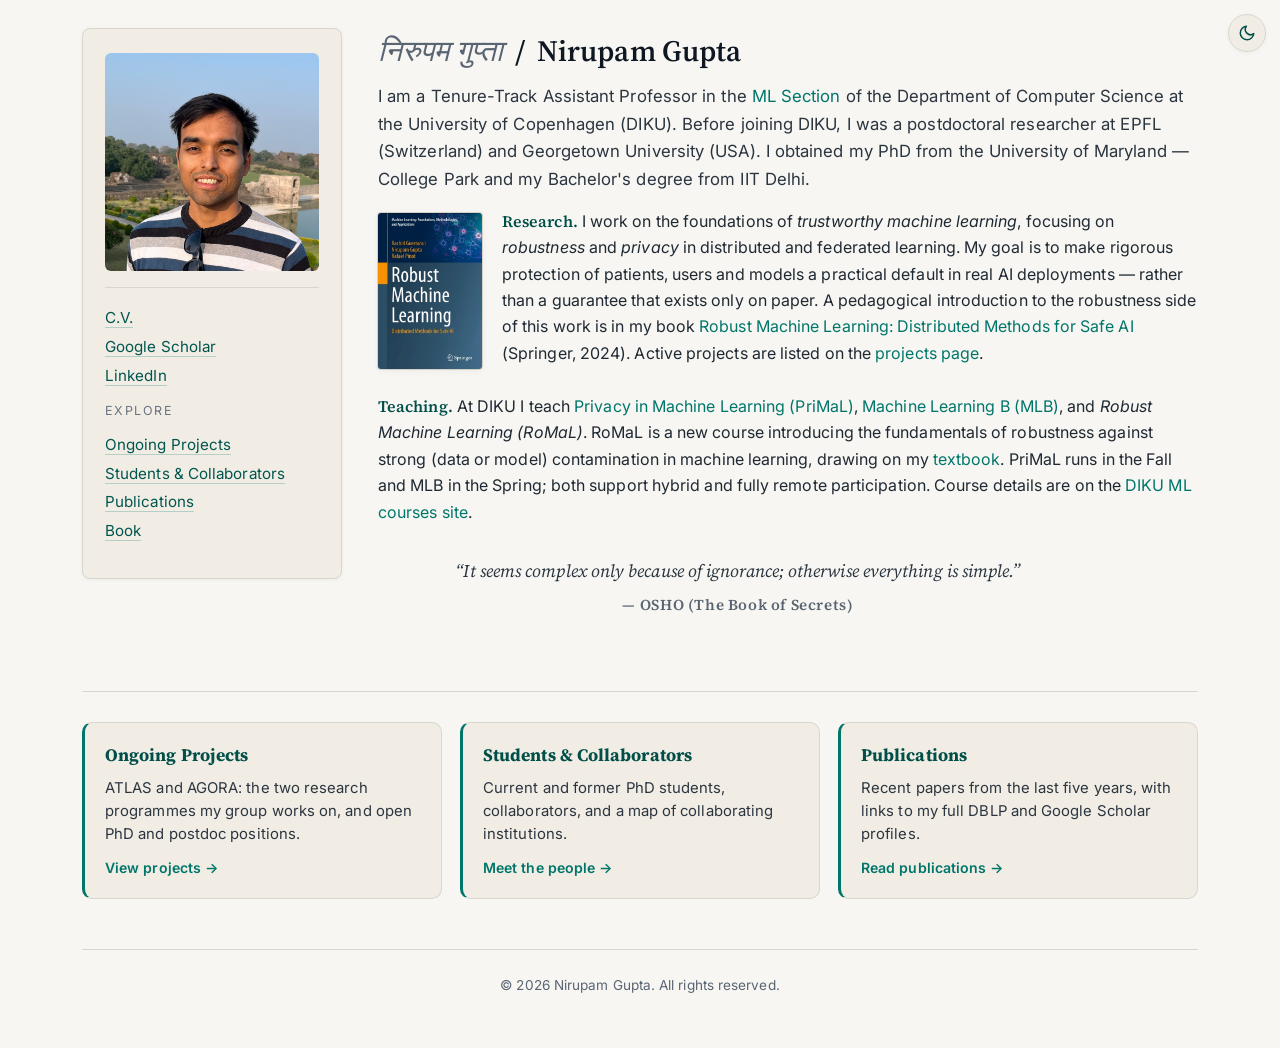
==== commit f9c1c985: "Add book cover thumbnail to homepage; tidy mobile theme toggle - Linked thumbnail of the Robust Mach" ====
--- a/index.html
+++ b/index.html
@@ -68,7 +68,12 @@
           and my Bachelor's degree from IIT Delhi.
         </p>
 
-        <p>
+        <p class="with-book">
+          <a class="book-cover" href="https://link.springer.com/book/10.1007/978-981-97-0688-4" target="_blank"
+             title="Robust Machine Learning: Distributed Methods for Safe AI (Springer, 2024)">
+            <img src="book_cover.jpg" width="360" height="541"
+                 alt="Cover of the book Robust Machine Learning: Distributed Methods for Safe AI, by Rachid Guerraoui, Nirupam Gupta and Rafael Pinot (Springer)">
+          </a>
           <span class="label">Research.</span>
           I work on the foundations of <em>trustworthy machine learning</em>, focusing on
           <em>robustness</em> and <em>privacy</em> in distributed and federated learning. My goal
--- a/style.css
+++ b/style.css
@@ -661,3 +661,34 @@
   body::after  { right: 0; transform: scaleX(-1); }  /* mirrored on the right */
 }
 @media print { body::before, body::after { display: none; } }
+
+/* ---------- Book cover thumbnail (homepage, Research paragraph) ---------- */
+/* the paragraph contains the floated cover, so the next paragraph never wraps around it */
+.with-book { display: flow-root; }
+.book-cover {
+  float: left;
+  width: 104px;
+  margin: 5px 20px 10px 0;
+  border-radius: 3px;
+  box-shadow: 0 2px 8px var(--shadow), 0 0 0 1px var(--rule);
+  transition: transform 0.2s, box-shadow 0.2s;
+}
+.book-cover img {
+  display: block;
+  width: 100%;
+  height: auto;
+  border-radius: 3px;
+}
+.book-cover:hover {
+  transform: translateY(-2px) rotate(1deg);
+  box-shadow: 0 6px 16px var(--shadow), 0 0 0 1px var(--accent);
+}
+@media (max-width: 480px) {
+  .book-cover { width: 84px; margin-right: 14px; }
+}
+
+/* On screens without side margins, let the theme button scroll away with the page
+   instead of floating over the text. */
+@media (max-width: 1240px) {
+  .theme-toggle { position: absolute; }
+}
